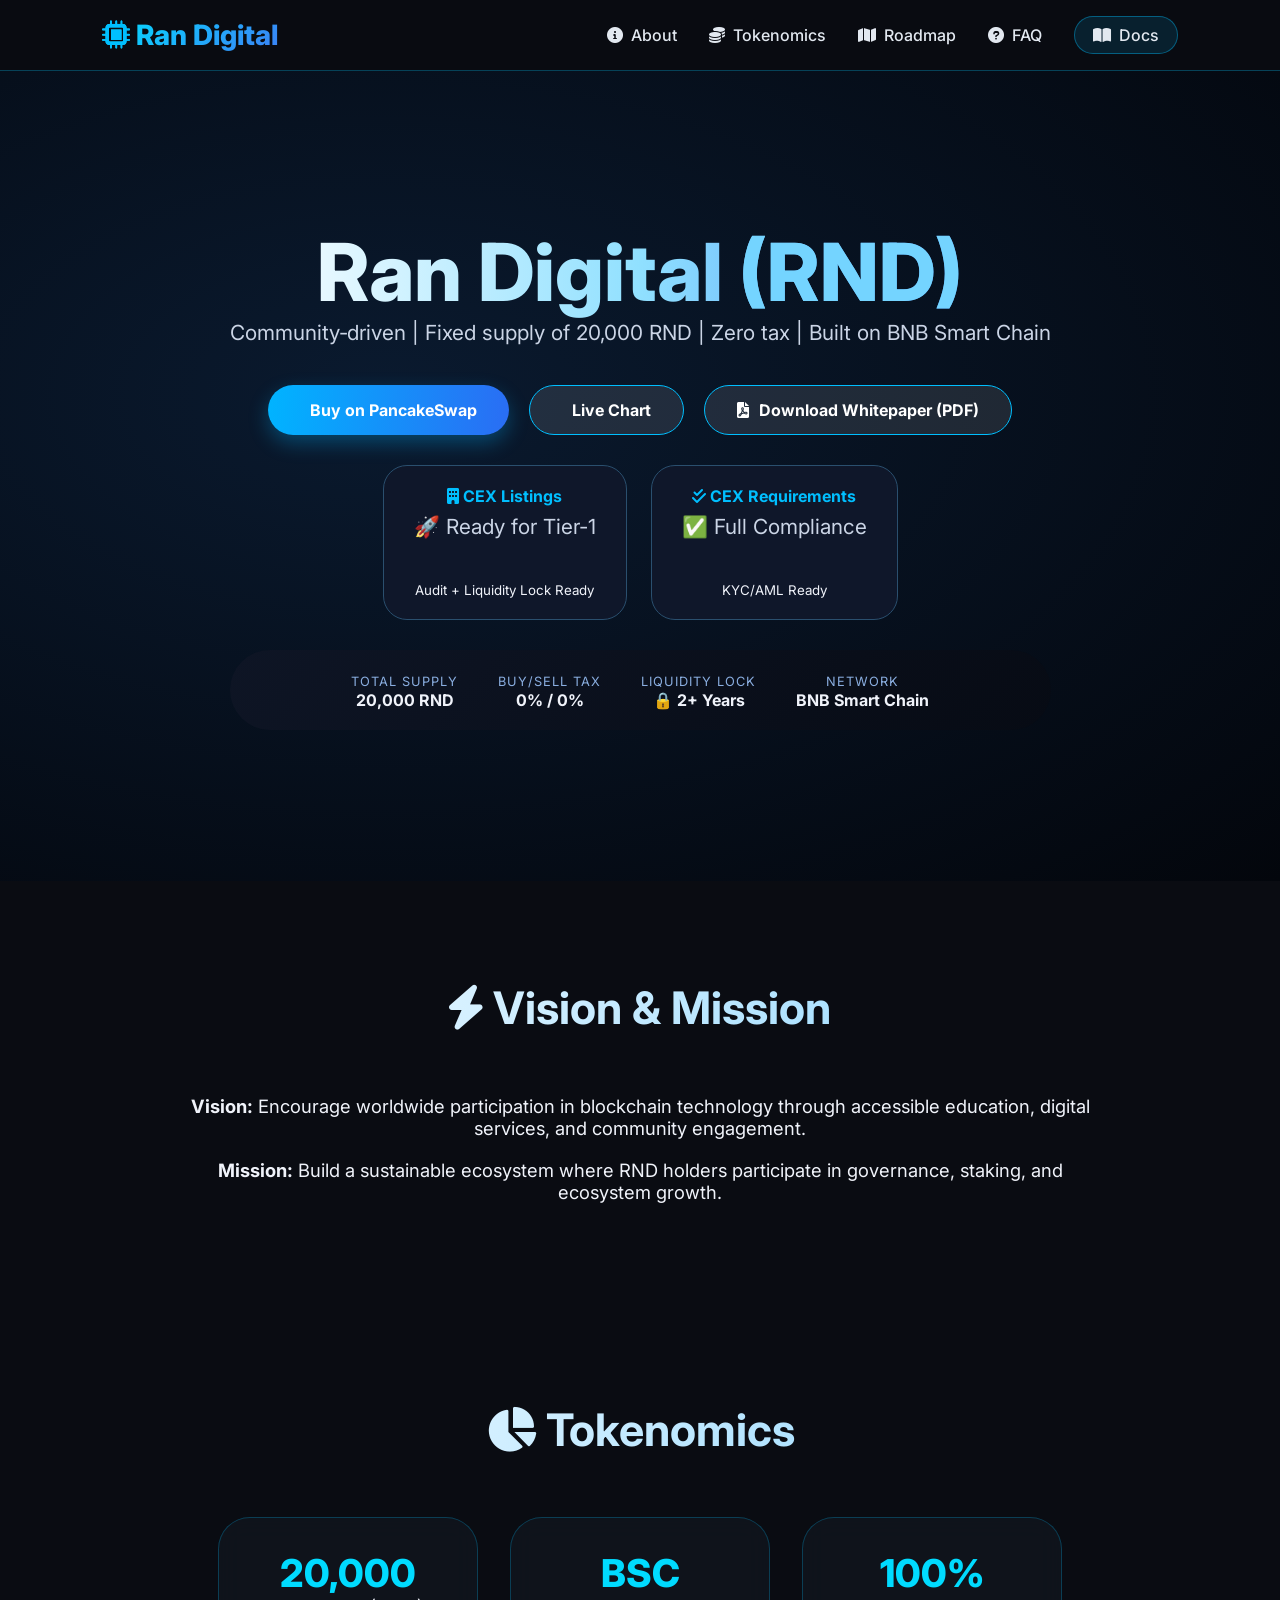
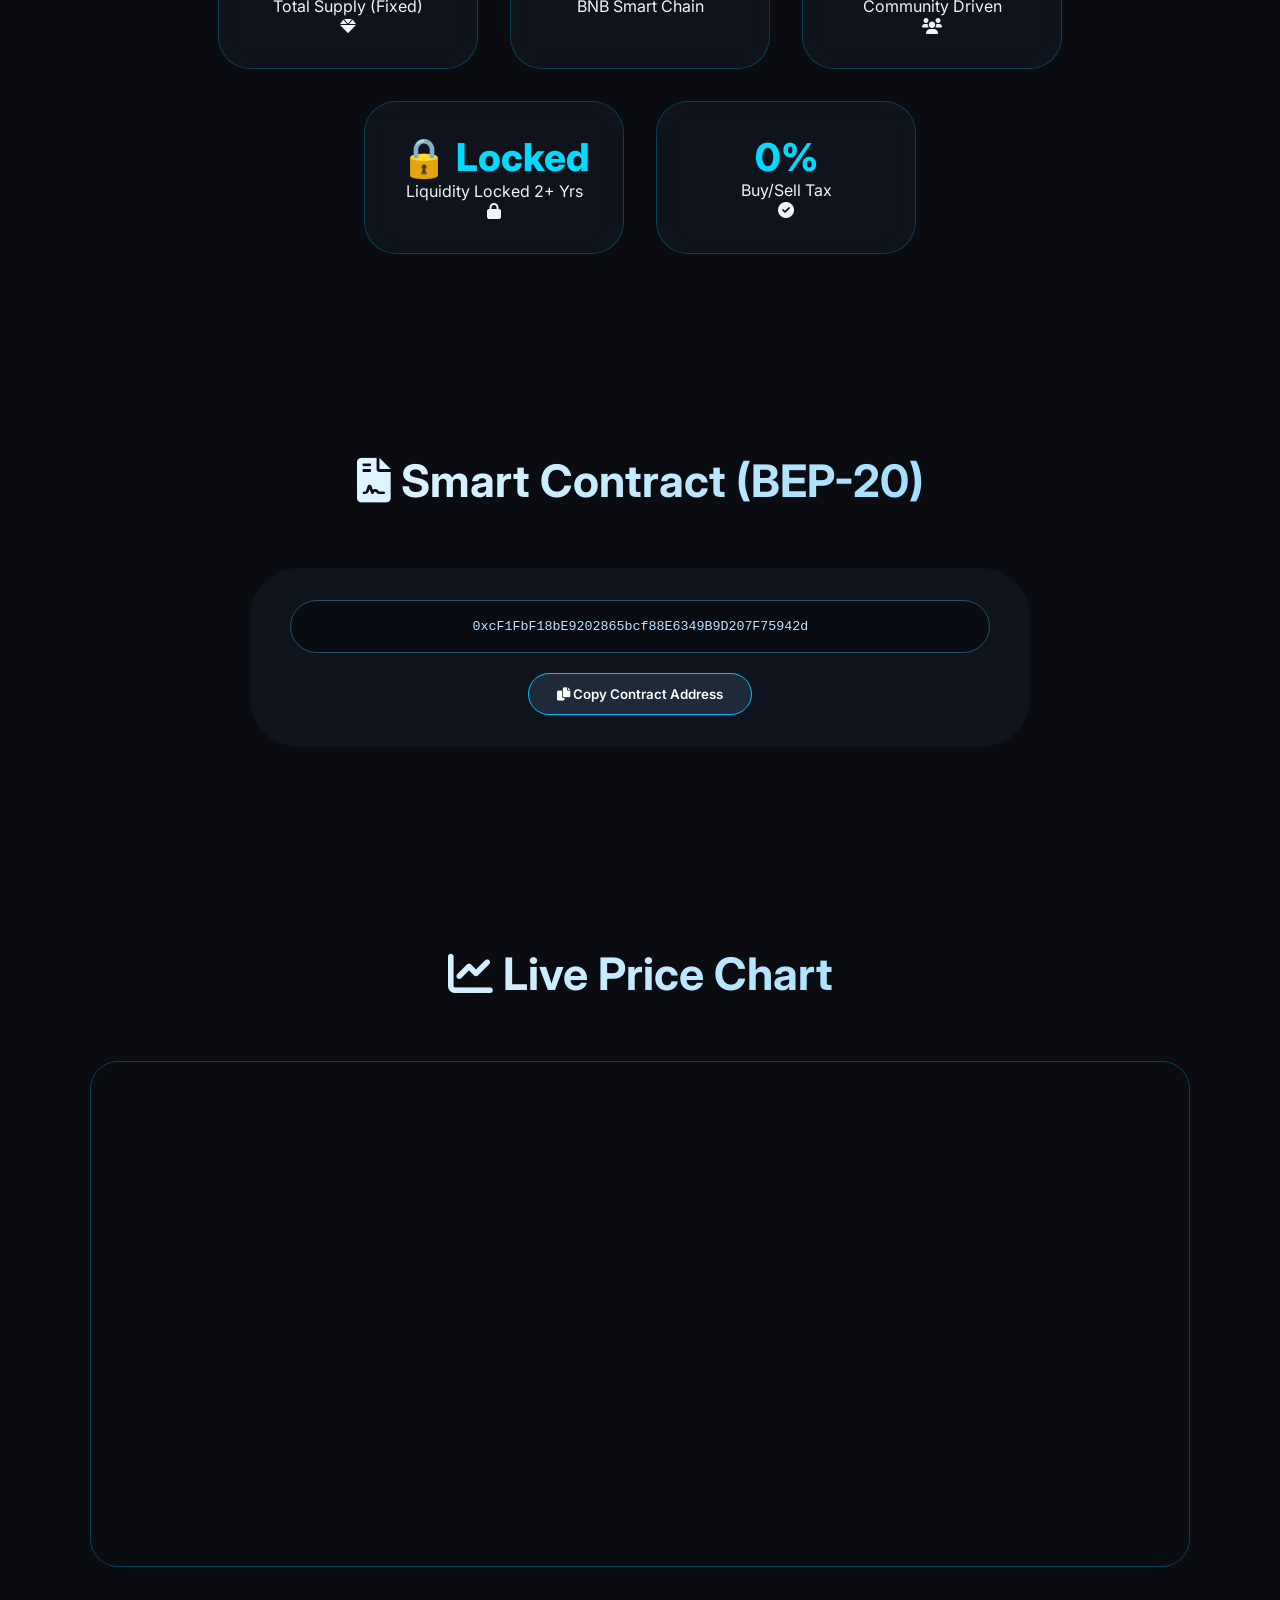
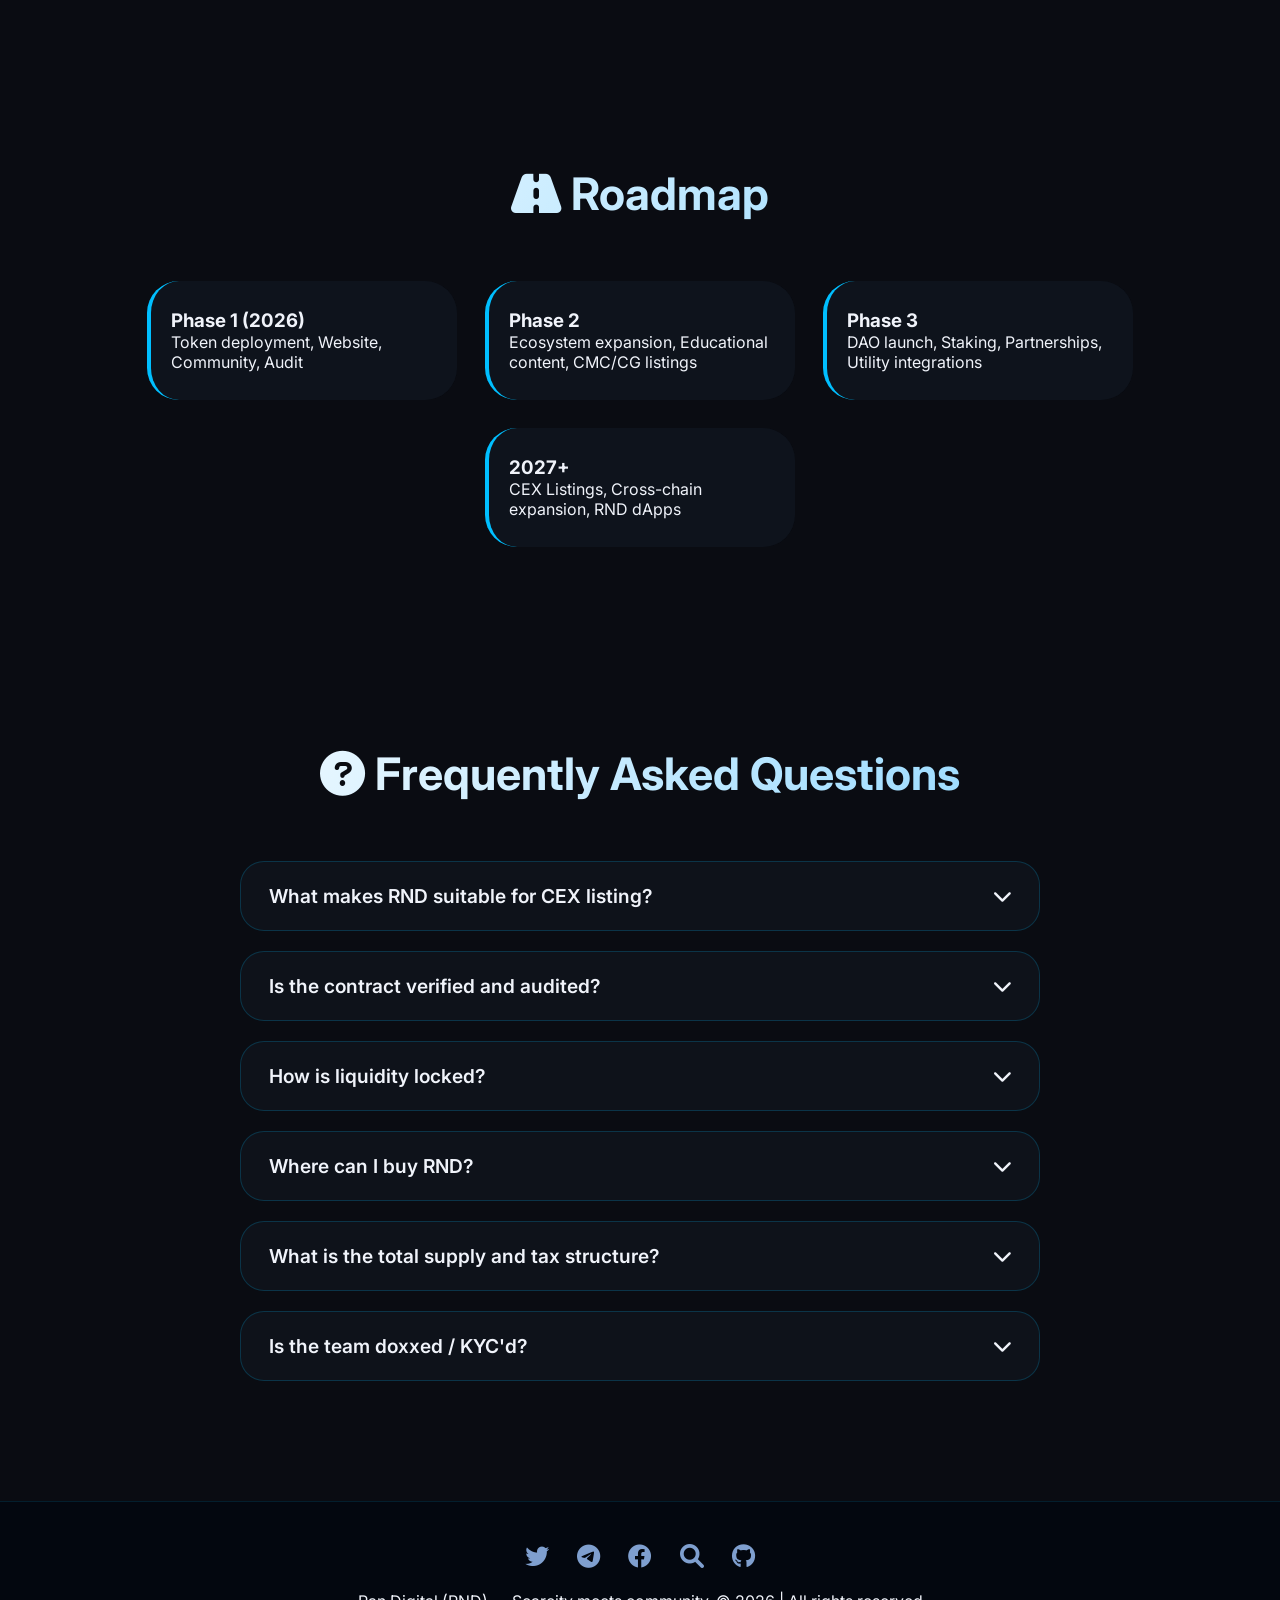
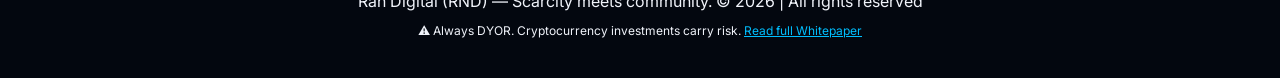
==== index.html @ a99130cb "Update index.html" ====
<!DOCTYPE html>
<html lang="en">
<head>
  <meta charset="UTF-8">
  <meta name="viewport" content="width=device-width, initial-scale=1.0, viewport-fit=cover">
  
  <!-- SEO Meta Tags -->
  <meta name="description" content="Ran Digital (RND) - Next-gen BEP-20 utility token on BNB Smart Chain. Fixed supply of 20,000 RND, 0% tax, locked liquidity, community-driven ecosystem. Buy on PancakeSwap.">
  <meta name="keywords" content="Ran Digital, RND, BSC token, BEP-20, DeFi, cryptocurrency, tokenomics, blockchain education, PancakeSwap, BNB Smart Chain">
  <meta name="author" content="Ran Digital">
  <meta name="robots" content="index, follow">
  
  <!-- Open Graph / Social Media -->
  <meta property="og:title" content="Ran Digital (RND) | Next-Gen BEP-20 Utility Token">
  <meta property="og:description" content="Fixed supply of 20,000 RND | Zero tax | Locked liquidity | Community-driven ecosystem on BNB Smart Chain">
  <meta property="og:image" content="https://randigital.in/og-image.png">
  <meta property="og:url" content="https://randigital.in">
  <meta property="og:type" content="website">
  <meta property="og:site_name" content="Ran Digital">
  
  <!-- Twitter Card -->
  <meta name="twitter:card" content="summary_large_image">
  <meta name="twitter:title" content="Ran Digital (RND) - Scarce BEP-20 Token">
  <meta name="twitter:description" content="20,000 total supply | 0% tax | Community owned">
  <meta name="twitter:image" content="https://randigital.in/twitter-image.png">
  
  <!-- Favicon -->
  <link rel="icon" type="image/png" sizes="32x32" href="data:image/svg+xml,%3Csvg xmlns='http://www.w3.org/2000/svg' viewBox='0 0 100 100'%3E%3Ccircle cx='50' cy='50' r='45' fill='%2300bfff'/%3E%3Ctext x='50' y='67' font-size='40' text-anchor='middle' fill='white' font-weight='bold'%3ER%3C/text%3E%3C/svg%3E">
  <link rel="apple-touch-icon" href="data:image/svg+xml,%3Csvg xmlns='http://www.w3.org/2000/svg' viewBox='0 0 100 100'%3E%3Ccircle cx='50' cy='50' r='45' fill='%2300bfff'/%3E%3Ctext x='50' y='67' font-size='40' text-anchor='middle' fill='white' font-weight='bold'%3ER%3C/text%3E%3C/svg%3E">
  
  <title>Ran Digital (RND) | Next-Gen BEP-20 Utility Token on BSC</title>
  
  <!-- Fonts & Icons -->
  <link rel="stylesheet" href="https://cdnjs.cloudflare.com/ajax/libs/font-awesome/6.0.0-beta3/css/all.min.css">
  <link href="https://fonts.googleapis.com/css2?family=Inter:opsz,wght@14..32,300;14..32,400;14..32,500;14..32,600;14..32,700;14..32,800&display=swap" rel="stylesheet">
  <link href="https://unpkg.com/aos@2.3.1/dist/aos.css" rel="stylesheet">
  
  <style>
    * {
      margin: 0;
      padding: 0;
      box-sizing: border-box;
      font-family: 'Inter', system-ui, -apple-system, sans-serif;
      scroll-behavior: smooth;
    }
    body {
      background: #0a0c12;
      color: #f0f3fa;
      overflow-x: hidden;
    }
    .navbar {
      background: rgba(10, 12, 18, 0.85);
      backdrop-filter: blur(18px);
      position: sticky;
      top: 0;
      z-index: 1000;
      border-bottom: 1px solid rgba(0, 191, 255, 0.3);
      padding: 0 8%;
    }
    .nav-container {
      display: flex;
      justify-content: space-between;
      align-items: center;
      flex-wrap: wrap;
      padding: 16px 0;
    }
    .logo {
      font-size: 28px;
      font-weight: 800;
      background: linear-gradient(135deg, #00e0ff, #3b82f6);
      -webkit-background-clip: text;
      background-clip: text;
      color: transparent;
    }
    .logo i { color: #00bfff; }
    .nav-menu {
      display: flex;
      gap: 32px;
      align-items: center;
      list-style: none;
    }
    .nav-menu li a {
      color: #e2e8f0;
      text-decoration: none;
      font-weight: 500;
      transition: 0.25s;
      display: inline-flex;
      align-items: center;
      gap: 8px;
    }
    .nav-menu li a:hover { color: #00bfff; }
    .docs-link {
      background: rgba(0, 191, 255, 0.12);
      padding: 8px 18px;
      border-radius: 40px;
      border: 1px solid rgba(0, 191, 255, 0.4);
    }
    .menu-toggle {
      display: none;
      background: rgba(0, 191, 255, 0.15);
      border: 1px solid rgba(0, 191, 255, 0.4);
      border-radius: 12px;
      padding: 10px 14px;
      cursor: pointer;
      font-size: 1.5rem;
      color: #00bfff;
    }
    .hero {
      min-height: 90vh;
      display: flex;
      align-items: center;
      justify-content: center;
      text-align: center;
      padding: 80px 24px;
      background: radial-gradient(ellipse at 30% 40%, #0a1a2f, #03060c);
      position: relative;
    }
    .hero-content { max-width: 1100px; z-index: 2; animation: fadeUp 0.9s ease-out; }
    .hero-content h1 { font-size: 5rem; font-weight: 800; background: linear-gradient(to right, #ffffff, #90e0ff, #3b82f6); -webkit-background-clip: text; background-clip: text; color: transparent; }
    .hero-content p { font-size: 1.3rem; color: #cbd5e6; margin-bottom: 40px; }
    .btn-group { display: flex; gap: 20px; justify-content: center; flex-wrap: wrap; }
    .btn { padding: 14px 32px; border-radius: 60px; font-weight: 700; text-decoration: none; transition: all 0.3s; display: inline-flex; align-items: center; gap: 10px; }
    .buy-btn { background: linear-gradient(95deg, #00b4ff, #2a6df4); color: white; box-shadow: 0 8px 20px rgba(0, 180, 255, 0.3); }
    .buy-btn:hover { transform: translateY(-4px); }
    .white-btn { background: rgba(255,255,255,0.1); border: 1px solid #00bfff; color: white; }
    .white-btn:hover { background: #00bfff30; transform: translateY(-4px); }
    section { padding: 100px 7%; }
    h2 { font-size: 2.8rem; font-weight: 700; margin-bottom: 60px; text-align: center; background: linear-gradient(120deg, #ffffff, #86d4ff); -webkit-background-clip: text; background-clip: text; color: transparent; }
    .cards, .stats-grid { display: flex; justify-content: center; gap: 32px; flex-wrap: wrap; }
    .card, .stat-card {
      background: rgba(17, 22, 31, 0.8);
      backdrop-filter: blur(12px);
      border-radius: 32px;
      width: 260px;
      padding: 32px 20px;
      text-align: center;
      border: 1px solid rgba(0, 191, 255, 0.25);
      transition: 0.35s;
    }
    .card:hover { transform: translateY(-12px); border-color: #00bfff80; }
    .card h3 { font-size: 2.4rem; font-weight: 800; color: #00dbff; }
    .timeline { display: flex; justify-content: center; flex-wrap: wrap; gap: 28px; }
    .timeline-item {
      background: rgba(16, 22, 31, 0.85);
      backdrop-filter: blur(8px);
      width: 310px;
      padding: 28px 20px;
      border-radius: 32px;
      border-left: 4px solid #00bfff;
    }
    .contract-wrapper { display: flex; justify-content: center; }
    .contract-box { background: rgba(15, 20, 31, 0.9); border-radius: 48px; padding: 32px 40px; max-width: 780px; width: 100%; text-align: center; }
    .contract-input { background: #090c12; border: 1px solid #2a4f6e; border-radius: 60px; padding: 18px 24px; width: 100%; font-family: monospace; color: #c1e2ff; text-align: center; }
    .copy-btn { background: #1e2a3a; border: 1px solid #00bfff; border-radius: 60px; padding: 12px 28px; cursor: pointer; color: white; margin-top: 20px; font-weight: 600; }
    .badge-section { display: flex; gap: 16px; flex-wrap: wrap; justify-content: center; margin: 20px 0; }
    .badge { background: #0f172a; padding: 8px 20px; border-radius: 40px; font-size: 0.85rem; border: 1px solid #00bfff60; }
    .chart-embed { border-radius: 28px; overflow: hidden; border: 1px solid rgba(0,191,255,0.3); margin-top: 30px; }
    .faq-container { max-width: 800px; margin: 0 auto; }
    .faq-item { background: rgba(17, 22, 31, 0.7); border-radius: 24px; margin-bottom: 20px; border: 1px solid rgba(0, 191, 255, 0.2); overflow: hidden; }
    .faq-question { padding: 22px 28px; font-size: 1.2rem; font-weight: 600; cursor: pointer; display: flex; justify-content: space-between; align-items: center; }
    .faq-question:hover { background: rgba(0, 191, 255, 0.08); }
    .faq-answer { padding: 0 28px 22px 28px; color: #cbd5e6; display: none; line-height: 1.5; }
    .faq-answer.active { display: block; }
    .status-grid { display: flex; justify-content: center; gap: 24px; flex-wrap: wrap; margin: 30px 0; }
    .status-card { background: #0f172a; border-radius: 24px; padding: 20px 30px; text-align: center; border: 1px solid #2a4f6e; }
    .status-card h4 { color: #00bfff; margin-bottom: 8px; }
    .live-stats-row { background: linear-gradient(135deg, #0e1525, #070b14); border-radius: 48px; padding: 20px 32px; margin-top: 30px; display: flex; justify-content: center; gap: 40px; flex-wrap: wrap; }
    .stat-label { font-size: 0.8rem; text-transform: uppercase; letter-spacing: 1px; color: #8aaee0; }
    footer { background: #03070f; padding: 40px 20px; text-align: center; border-top: 1px solid #00bfff20; }
    .social-links { display: flex; justify-content: center; gap: 28px; margin-bottom: 20px; flex-wrap: wrap; }
    .social-links a { color: #7f9fcf; font-size: 1.5rem; transition: 0.2s; }
    .social-links a:hover { color: #00bfff; transform: translateY(-3px); }
    @keyframes fadeUp { 0% { opacity: 0; transform: translateY(30px); } 100% { opacity: 1; transform: translateY(0); } }
    @media (max-width: 900px) {
      .menu-toggle { display: block; }
      .nav-menu {
        position: fixed; left: -100%; top: 70px; flex-direction: column;
        background: rgba(10, 12, 18, 0.98); backdrop-filter: blur(20px);
        width: 100%; transition: 0.3s; padding: 30px 0; gap: 24px; z-index: 999;
      }
      .nav-menu.active { left: 0; }
      .hero-content h1 { font-size: 3rem; }
      section { padding: 60px 5%; }
      h2 { font-size: 2rem; }
    }
  </style>
</head>
<body>

<div class="navbar">
  <div class="nav-container">
    <div class="logo"><i class="fas fa-microchip"></i> Ran Digital</div>
    <div class="menu-toggle" id="mobileMenu"><i class="fas fa-bars"></i></div>
    <ul class="nav-menu" id="navMenu">
      <li><a href="#about"><i class="fas fa-info-circle"></i> About</a></li>
      <li><a href="#tokenomics"><i class="fas fa-coins"></i> Tokenomics</a></li>
      <li><a href="#roadmap"><i class="fas fa-map"></i> Roadmap</a></li>
      <li><a href="#faq"><i class="fas fa-question-circle"></i> FAQ</a></li>
      <li><a href="tokenomics.html" class="docs-link" target="_blank"><i class="fas fa-book-open"></i> Docs</a></li>
    </ul>
  </div>
</div>

<!-- Hero Section with Whitepaper Download -->
<section class="hero">
  <div class="hero-content" data-aos="fade-up">
    <h1>Ran Digital <span style="color:#74d4ff;">(RND)</span></h1>
    <p>Community‑driven | Fixed supply of 20,000 RND | Zero tax | Built on BNB Smart Chain</p>
    <div class="btn-group">
      <a class="btn buy-btn" target="_blank" href="https://pancakeswap.finance/swap?chain=bsc&outputCurrency=0xcF1FbF18bE9202865bcf88E6349B9D207F75942d">
        <i class="fab fa-pancakeswap"></i> Buy on PancakeSwap
      </a>
      <a class="btn white-btn" href="#" id="chartBtn">
        <i class="fas fa-chart-simple"></i> Live Chart
      </a>
      <a class="btn white-btn" id="whitepaperBtn" href="https://raw.githubusercontent.com/randigital236-cyber/RanDigital/main/RND_Whitepaper.pdf" target="_blank">
        <i class="fas fa-file-pdf"></i> Download Whitepaper (PDF)
      </a>
    </div>
    
    <!-- Status Badges: Only CEX Readiness (Removed CoinGecko & CoinMarketCap) -->
    <div class="status-grid" data-aos="fade-up" data-aos-delay="100">
      <div class="status-card"><h4><i class="fas fa-building"></i> CEX Listings</h4><p>🚀 Ready for Tier-1</p><small>Audit + Liquidity Lock Ready</small></div>
      <div class="status-card"><h4><i class="fas fa-check-double"></i> CEX Requirements</h4><p>✅ Full Compliance</p><small>KYC/AML Ready</small></div>
    </div>

    <!-- Live stats row -->
    <div class="live-stats-row">
      <div><span class="stat-label">Total Supply</span><br><strong>20,000 RND</strong></div>
      <div><span class="stat-label">Buy/Sell Tax</span><br><strong>0% / 0%</strong></div>
      <div><span class="stat-label">Liquidity Lock</span><br><strong>🔒 2+ Years</strong></div>
      <div><span class="stat-label">Network</span><br><strong>BNB Smart Chain</strong></div>
    </div>
  </div>
</section>

<!-- About -->
<section id="about">
  <h2 data-aos="fade-right"><i class="fas fa-bolt"></i> Vision & Mission</h2>
  <div style="max-width:900px; margin:0 auto; text-align:center; font-size:1.15rem;" data-aos="fade-up">
    <p><strong>Vision:</strong> Encourage worldwide participation in blockchain technology through accessible education, digital services, and community engagement.</p>
    <p style="margin-top:20px;"><strong>Mission:</strong> Build a sustainable ecosystem where RND holders participate in governance, staking, and ecosystem growth.</p>
  </div>
</section>

<!-- Tokenomics -->
<section id="tokenomics">
  <h2 data-aos="fade-left"><i class="fas fa-chart-pie"></i> Tokenomics</h2>
  <div class="cards" data-aos="zoom-in">
    <div class="card"><h3>20,000</h3><p>Total Supply (Fixed)</p><i class="fas fa-gem"></i></div>
    <div class="card"><h3>BSC</h3><p>BNB Smart Chain</p><i class="fab fa-bnb"></i></div>
    <div class="card"><h3>100%</h3><p>Community Driven</p><i class="fas fa-users"></i></div>
    <div class="card"><h3>🔒 Locked</h3><p>Liquidity Locked 2+ Yrs</p><i class="fas fa-lock"></i></div>
    <div class="card"><h3>0%</h3><p>Buy/Sell Tax</p><i class="fas fa-check-circle"></i></div>
  </div>
</section>

<!-- Smart Contract -->
<section>
  <h2><i class="fas fa-file-contract"></i> Smart Contract (BEP-20)</h2>
  <div class="contract-wrapper" data-aos="flip-up">
    <div class="contract-box">
      <input id="contract" class="contract-input" readonly value="0xcF1FbF18bE9202865bcf88E6349B9D207F75942d">
      <button onclick="copyAddress()" class="copy-btn"><i class="fas fa-copy"></i> Copy Contract Address</button>
    </div>
  </div>
</section>

<!-- Live Chart Embed (GeckoTerminal - Verified) -->
<section>
  <h2><i class="fas fa-chart-line"></i> Live Price Chart</h2>
  <div class="chart-embed" data-aos="fade-up">
    <iframe src="https://www.geckoterminal.com/bsc/pools/0xcF1FbF18bE9202865bcf88E6349B9D207F75942d?embed=1&theme=dark" width="100%" height="500" style="border:0; border-radius:28px;"></iframe>
  </div>
</section>

<!-- Roadmap -->
<section id="roadmap">
  <h2 data-aos="fade-left"><i class="fas fa-road"></i> Roadmap</h2>
  <div class="timeline" data-aos="fade-up">
    <div class="timeline-item"><h3>Phase 1 (2026)</h3><p>Token deployment, Website, Community, Audit</p></div>
    <div class="timeline-item"><h3>Phase 2</h3><p>Ecosystem expansion, Educational content, CMC/CG listings</p></div>
    <div class="timeline-item"><h3>Phase 3</h3><p>DAO launch, Staking, Partnerships, Utility integrations</p></div>
    <div class="timeline-item"><h3>2027+</h3><p>CEX Listings, Cross-chain expansion, RND dApps</p></div>
  </div>
</section>

<!-- FAQ Section (Exchange & CEX Reviewer Focused) -->
<section id="faq">
  <h2 data-aos="fade-right"><i class="fas fa-question-circle"></i> Frequently Asked Questions</h2>
  <div class="faq-container" data-aos="fade-up">
    <div class="faq-item"><div class="faq-question">What makes RND suitable for CEX listing? <i class="fas fa-chevron-down"></i></div><div class="faq-answer">RND has a fixed supply, 0% tax, audited smart contract, locked liquidity, renounced ownership, and full KYC-ready documentation — meeting all major exchange requirements.</div></div>
    <div class="faq-item"><div class="faq-question">Is the contract verified and audited? <i class="fas fa-chevron-down"></i></div><div class="faq-answer">Yes. The BEP-20 contract is fully verified on BscScan and has completed a security audit. Audit report available for download.</div></div>
    <div class="faq-item"><div class="faq-question">How is liquidity locked? <i class="fas fa-chevron-down"></i></div><div class="faq-answer">100% of initial liquidity is locked for over 2 years. Proof is available in community channels.</div></div>
    <div class="faq-item"><div class="faq-question">Where can I buy RND? <i class="fas fa-chevron-down"></i></div><div class="faq-answer">RND is available on PancakeSwap (BNB Smart Chain). Use the contract address above.</div></div>
    <div class="faq-item"><div class="faq-question">What is the total supply and tax structure? <i class="fas fa-chevron-down"></i></div><div class="faq-answer">Total supply is fixed at 20,000 RND. There is 0% tax on buys and 0% on sells — no hidden fees.</div></div>
    <div class="faq-item"><div class="faq-question">Is the team doxxed / KYC'd? <i class="fas fa-chevron-down"></i></div><div class="faq-answer">Yes, the team has completed KYC, ensuring full transparency for exchange partners and investors.</div></div>
  </div>
</section>

<!-- Footer -->
<footer>
  <div class="social-links">
    <a href="https://x.com/RanDigitalRND" target="_blank"><i class="fab fa-twitter"></i></a>
    <a href="https://t.me/RanDigitalOfficial" target="_blank"><i class="fab fa-telegram"></i></a>
    <a href="https://www.facebook.com/profile.php?id=61590396932149" target="_blank"><i class="fab fa-facebook"></i></a>
    <a href="https://bscscan.com/token/0xcF1FbF18bE9202865bcf88E6349B9D207F75942d" target="_blank"><i class="fas fa-search"></i></a>
    <a href="https://github.com/randigital236-cyber/RanDigital" target="_blank"><i class="fab fa-github"></i></a>
  </div>
  <p>Ran Digital (RND) — Scarcity meets community. © 2026 | All rights reserved</p>
  <p style="margin-top:12px; font-size:0.75rem;">⚠️ Always DYOR. Cryptocurrency investments carry risk. <a href="tokenomics.html" style="color:#00bfff;">Read full Whitepaper</a></p>
</footer>

<script src="https://unpkg.com/aos@2.3.1/dist/aos.js"></script>
<script>
  AOS.init({ duration: 800, once: true, offset: 100 });

  // Mobile menu
  const mobileToggle = document.getElementById('mobileMenu');
  const navMenu = document.getElementById('navMenu');
  if(mobileToggle) {
    mobileToggle.addEventListener('click', () => navMenu.classList.toggle('active'));
    document.querySelectorAll('.nav-menu a').forEach(l => l.addEventListener('click', () => navMenu.classList.remove('active')));
  }

  // Copy contract
  function copyAddress() {
    const val = document.getElementById('contract').value;
    navigator.clipboard.writeText(val).then(() => {
      const btn = document.querySelector('.copy-btn');
      const orig = btn.innerHTML;
      btn.innerHTML = '<i class="fas fa-check"></i> Copied!';
      setTimeout(() => btn.innerHTML = orig, 2000);
    });
  }

  // GeckoTerminal chart button (opens in new tab)
  document.getElementById('chartBtn')?.addEventListener('click', (e) => {
    e.preventDefault();
    window.open('https://www.geckoterminal.com/bsc/pools/0xcF1FbF18bE9202865bcf88E6349B9D207F75942d', '_blank');
  });

  // FAQ Accordion
  document.querySelectorAll('.faq-item').forEach(item => {
    const q = item.querySelector('.faq-question');
    const ans = item.querySelector('.faq-answer');
    const icon = q.querySelector('i');
    q.addEventListener('click', () => {
      const open = ans.classList.contains('active');
      document.querySelectorAll('.faq-answer').forEach(a => a.classList.remove('active'));
      document.querySelectorAll('.faq-question i').forEach(i => i.style.transform = 'rotate(0deg)');
      if(!open) {
        ans.classList.add('active');
        icon.style.transform = 'rotate(180deg)';
      }
    });
  });

  // Smooth scroll
  document.querySelectorAll('a[href^="#"]').forEach(anchor => {
    anchor.addEventListener('click', function(e) {
      const hash = this.getAttribute('href');
      if(hash && hash !== "#" && (hash === "#about" || hash === "#tokenomics" || hash === "#roadmap" || hash === "#faq")) {
        e.preventDefault();
        const el = document.querySelector(hash);
        if(el) el.scrollIntoView({ behavior: 'smooth' });
      }
    });
  });
</script>

</body>
</html>
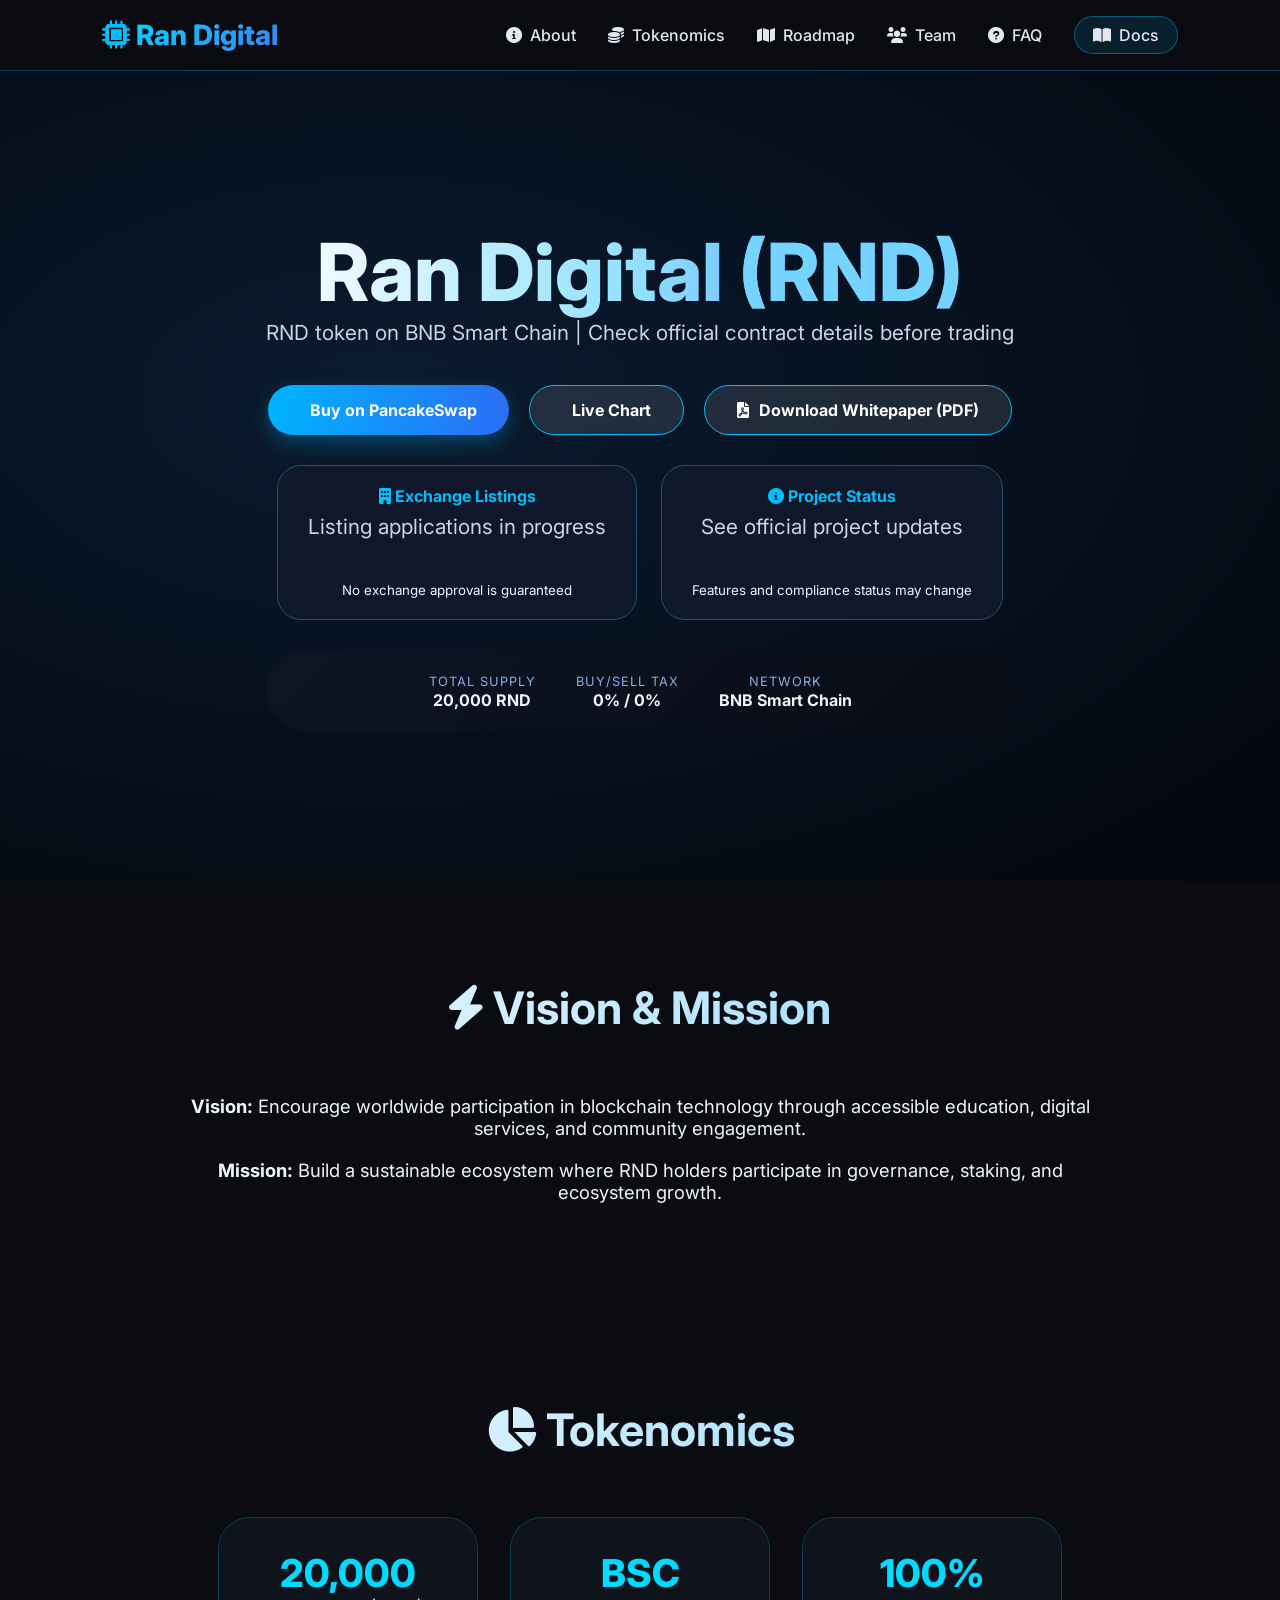
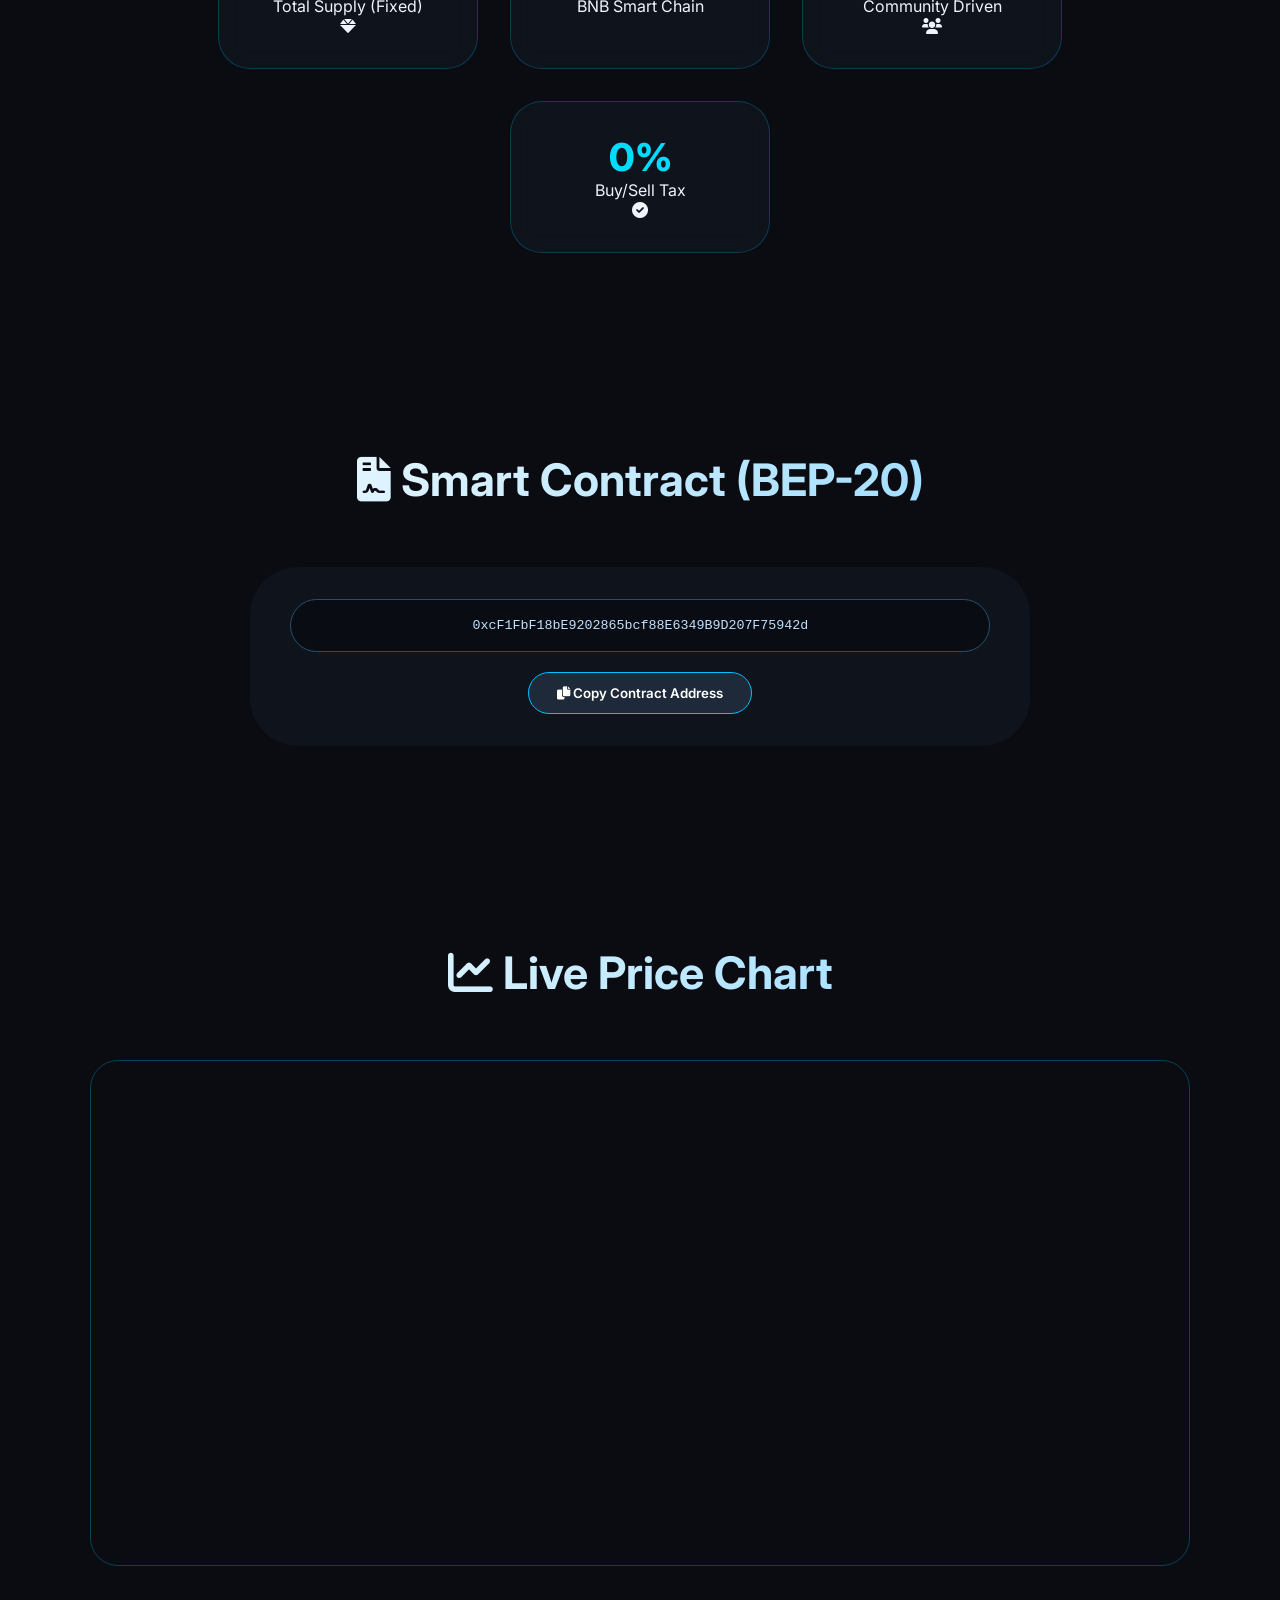
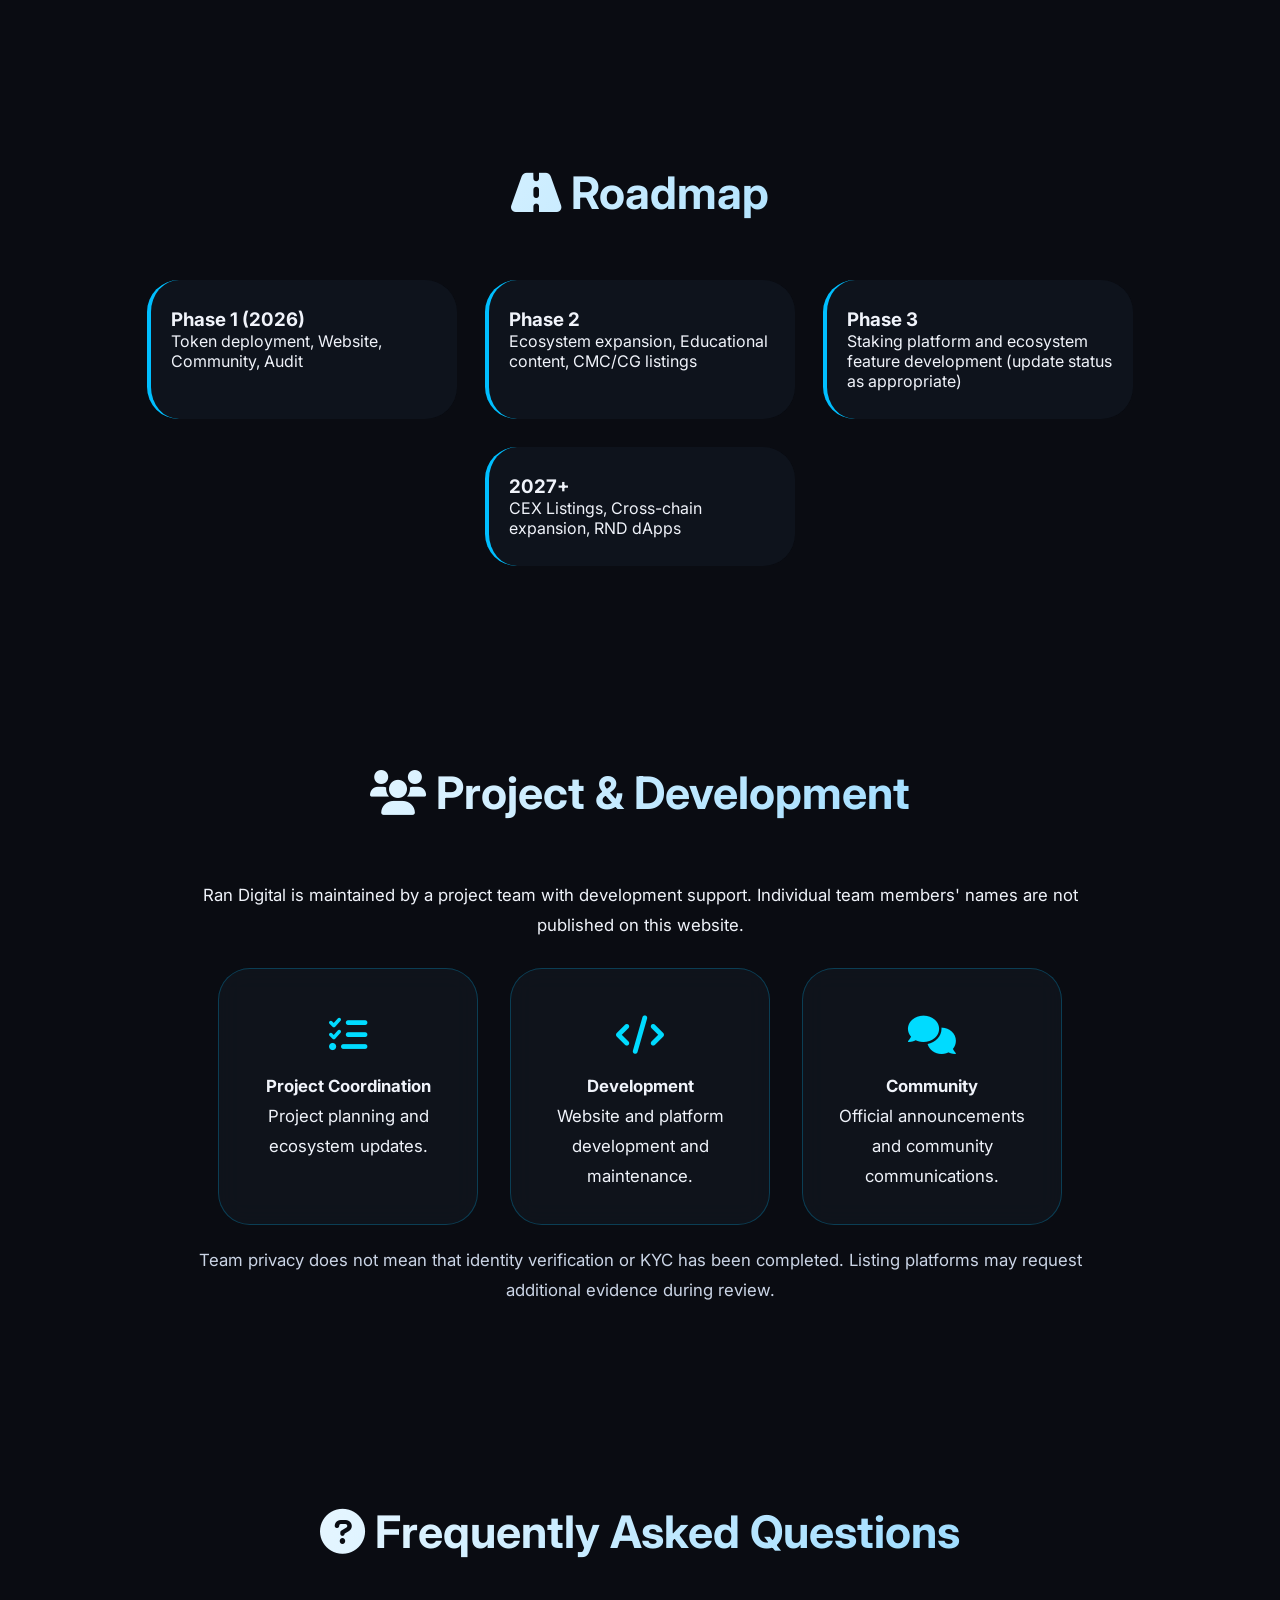
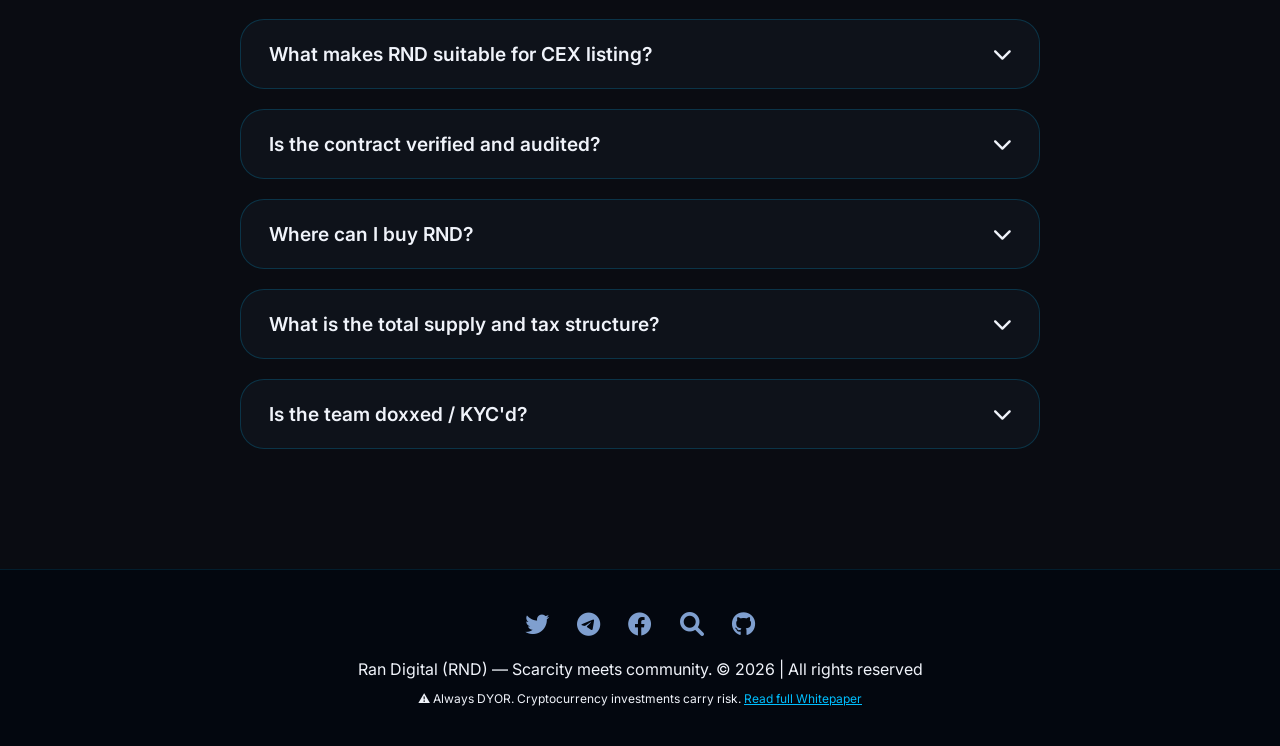
==== commit c70cf6e1: "Update index.html" ====
--- a/index.html
+++ b/index.html
@@ -5,14 +5,14 @@
   <meta name="viewport" content="width=device-width, initial-scale=1.0, viewport-fit=cover">
   
   <!-- SEO Meta Tags -->
-  <meta name="description" content="Ran Digital (RND) - Next-gen BEP-20 utility token on BNB Smart Chain. Fixed supply of 20,000 RND, 0% tax, locked liquidity, community-driven ecosystem. Buy on PancakeSwap.">
+  <meta name="description" content="Ran Digital (RND) - Next-gen BEP-20 utility token on BNB Smart Chain. Ran Digital (RND) is a digital token on BNB Smart Chain. Review official project information and on-chain details before participating.">
   <meta name="keywords" content="Ran Digital, RND, BSC token, BEP-20, DeFi, cryptocurrency, tokenomics, blockchain education, PancakeSwap, BNB Smart Chain">
   <meta name="author" content="Ran Digital">
   <meta name="robots" content="index, follow">
   
   <!-- Open Graph / Social Media -->
   <meta property="og:title" content="Ran Digital (RND) | Next-Gen BEP-20 Utility Token">
-  <meta property="og:description" content="Fixed supply of 20,000 RND | Zero tax | Locked liquidity | Community-driven ecosystem on BNB Smart Chain">
+  <meta property="og:description" content="Ran Digital (RND) | Official project and token information">
   <meta property="og:image" content="https://randigital.in/og-image.png">
   <meta property="og:url" content="https://randigital.in">
   <meta property="og:type" content="website">
@@ -21,7 +21,7 @@
   <!-- Twitter Card -->
   <meta name="twitter:card" content="summary_large_image">
   <meta name="twitter:title" content="Ran Digital (RND) - Scarce BEP-20 Token">
-  <meta name="twitter:description" content="20,000 total supply | 0% tax | Community owned">
+  <meta name="twitter:description" content="20,000 total supply | 0% tax | Community ecosystem">
   <meta name="twitter:image" content="https://randigital.in/twitter-image.png">
   
   <!-- Favicon -->
@@ -183,6 +183,15 @@
       section { padding: 60px 5%; }
       h2 { font-size: 2rem; }
     }
+  
+    a:focus-visible, button:focus-visible, .faq-question:focus-visible {
+      outline: 3px solid #7dd3fc;
+      outline-offset: 3px;
+    }
+    .faq-question { cursor: pointer; }
+    @media (prefers-reduced-motion: reduce) {
+      *, *::before, *::after { scroll-behavior: auto !important; animation-duration: 0.01ms !important; transition-duration: 0.01ms !important; }
+    }
   </style>
 </head>
 <body>
@@ -190,11 +199,12 @@
 <div class="navbar">
   <div class="nav-container">
     <div class="logo"><i class="fas fa-microchip"></i> Ran Digital</div>
-    <div class="menu-toggle" id="mobileMenu"><i class="fas fa-bars"></i></div>
+    <button class="menu-toggle" id="mobileMenu" type="button" aria-label="Open navigation menu" aria-expanded="false"><i class="fas fa-bars" aria-hidden="true"></i></button>
     <ul class="nav-menu" id="navMenu">
       <li><a href="#about"><i class="fas fa-info-circle"></i> About</a></li>
       <li><a href="#tokenomics"><i class="fas fa-coins"></i> Tokenomics</a></li>
       <li><a href="#roadmap"><i class="fas fa-map"></i> Roadmap</a></li>
+      <li><a href="#team"><i class="fas fa-users"></i> Team</a></li>
       <li><a href="#faq"><i class="fas fa-question-circle"></i> FAQ</a></li>
       <li><a href="tokenomics.html" class="docs-link" target="_blank"><i class="fas fa-book-open"></i> Docs</a></li>
     </ul>
@@ -205,9 +215,9 @@
 <section class="hero">
   <div class="hero-content" data-aos="fade-up">
     <h1>Ran Digital <span style="color:#74d4ff;">(RND)</span></h1>
-    <p>Community‑driven | Fixed supply of 20,000 RND | Zero tax | Built on BNB Smart Chain</p>
+    <p>RND token on BNB Smart Chain | Check official contract details before trading</p>
     <div class="btn-group">
-      <a class="btn buy-btn" target="_blank" href="https://pancakeswap.finance/swap?chain=bsc&outputCurrency=0xcF1FbF18bE9202865bcf88E6349B9D207F75942d">
+      <a class="btn buy-btn" target="_blank" rel="noopener noreferrer" href="https://pancakeswap.finance/swap?chain=bsc&outputCurrency=0xcF1FbF18bE9202865bcf88E6349B9D207F75942d">
         <i class="fab fa-pancakeswap"></i> Buy on PancakeSwap
       </a>
       <a class="btn white-btn" href="#" id="chartBtn">
@@ -220,15 +230,15 @@
     
     <!-- Status Badges: Only CEX Readiness (Removed CoinGecko & CoinMarketCap) -->
     <div class="status-grid" data-aos="fade-up" data-aos-delay="100">
-      <div class="status-card"><h4><i class="fas fa-building"></i> CEX Listings</h4><p>🚀 Ready for Tier-1</p><small>Audit + Liquidity Lock Ready</small></div>
-      <div class="status-card"><h4><i class="fas fa-check-double"></i> CEX Requirements</h4><p>✅ Full Compliance</p><small>KYC/AML Ready</small></div>
+      <div class="status-card"><h4><i class="fas fa-building"></i> Exchange Listings</h4><p>Listing applications in progress</p><small>No exchange approval is guaranteed</small></div>
+      <div class="status-card"><h4><i class="fas fa-info-circle"></i> Project Status</h4><p>See official project updates</p><small>Features and compliance status may change</small></div>
     </div>
 
     <!-- Live stats row -->
     <div class="live-stats-row">
       <div><span class="stat-label">Total Supply</span><br><strong>20,000 RND</strong></div>
       <div><span class="stat-label">Buy/Sell Tax</span><br><strong>0% / 0%</strong></div>
-      <div><span class="stat-label">Liquidity Lock</span><br><strong>🔒 2+ Years</strong></div>
+      
       <div><span class="stat-label">Network</span><br><strong>BNB Smart Chain</strong></div>
     </div>
   </div>
@@ -250,7 +260,7 @@
     <div class="card"><h3>20,000</h3><p>Total Supply (Fixed)</p><i class="fas fa-gem"></i></div>
     <div class="card"><h3>BSC</h3><p>BNB Smart Chain</p><i class="fab fa-bnb"></i></div>
     <div class="card"><h3>100%</h3><p>Community Driven</p><i class="fas fa-users"></i></div>
-    <div class="card"><h3>🔒 Locked</h3><p>Liquidity Locked 2+ Yrs</p><i class="fas fa-lock"></i></div>
+    
     <div class="card"><h3>0%</h3><p>Buy/Sell Tax</p><i class="fas fa-check-circle"></i></div>
   </div>
 </section>
@@ -280,32 +290,47 @@
   <div class="timeline" data-aos="fade-up">
     <div class="timeline-item"><h3>Phase 1 (2026)</h3><p>Token deployment, Website, Community, Audit</p></div>
     <div class="timeline-item"><h3>Phase 2</h3><p>Ecosystem expansion, Educational content, CMC/CG listings</p></div>
-    <div class="timeline-item"><h3>Phase 3</h3><p>DAO launch, Staking, Partnerships, Utility integrations</p></div>
+    <div class="timeline-item"><h3>Phase 3</h3><p>Staking platform and ecosystem feature development (update status as appropriate)</p></div>
     <div class="timeline-item"><h3>2027+</h3><p>CEX Listings, Cross-chain expansion, RND dApps</p></div>
   </div>
 </section>
 
-<!-- FAQ Section (Exchange & CEX Reviewer Focused) -->
+
+<!-- Project & Development Team (privacy-preserving) -->
+<section id="team">
+  <h2><i class="fas fa-users" aria-hidden="true"></i> Project & Development</h2>
+  <div style="max-width:900px; margin:0 auto; text-align:center; font-size:1.05rem; line-height:1.8;" data-aos="fade-up">
+    <p>Ran Digital is maintained by a project team with development support. Individual team members' names are not published on this website.</p>
+    <div class="cards" style="margin-top:28px;">
+      <div class="card"><h3><i class="fas fa-tasks" aria-hidden="true"></i></h3><p><strong>Project Coordination</strong></p><p>Project planning and ecosystem updates.</p></div>
+      <div class="card"><h3><i class="fas fa-code" aria-hidden="true"></i></h3><p><strong>Development</strong></p><p>Website and platform development and maintenance.</p></div>
+      <div class="card"><h3><i class="fas fa-comments" aria-hidden="true"></i></h3><p><strong>Community</strong></p><p>Official announcements and community communications.</p></div>
+    </div>
+    <p style="margin-top:20px; color:#cbd5e6;">Team privacy does not mean that identity verification or KYC has been completed. Listing platforms may request additional evidence during review.</p>
+  </div>
+</section>
+
+<!-- FAQ Section -->
 <section id="faq">
   <h2 data-aos="fade-right"><i class="fas fa-question-circle"></i> Frequently Asked Questions</h2>
   <div class="faq-container" data-aos="fade-up">
-    <div class="faq-item"><div class="faq-question">What makes RND suitable for CEX listing? <i class="fas fa-chevron-down"></i></div><div class="faq-answer">RND has a fixed supply, 0% tax, audited smart contract, locked liquidity, renounced ownership, and full KYC-ready documentation — meeting all major exchange requirements.</div></div>
-    <div class="faq-item"><div class="faq-question">Is the contract verified and audited? <i class="fas fa-chevron-down"></i></div><div class="faq-answer">Yes. The BEP-20 contract is fully verified on BscScan and has completed a security audit. Audit report available for download.</div></div>
-    <div class="faq-item"><div class="faq-question">How is liquidity locked? <i class="fas fa-chevron-down"></i></div><div class="faq-answer">100% of initial liquidity is locked for over 2 years. Proof is available in community channels.</div></div>
+    <div class="faq-item"><div class="faq-question">What makes RND suitable for CEX listing? <i class="fas fa-chevron-down"></i></div><div class="faq-answer">RND project information and contract details are published for review. Exchange listing decisions are made independently, and no listing approval is guaranteed.</div></div>
+    <div class="faq-item"><div class="faq-question">Is the contract verified and audited? <i class="fas fa-chevron-down"></i></div><div class="faq-answer">Check the contract verification status on BscScan. Do not treat contract verification as a security audit; publish an audit claim only when a verifiable report is available.</div></div>
+    
     <div class="faq-item"><div class="faq-question">Where can I buy RND? <i class="fas fa-chevron-down"></i></div><div class="faq-answer">RND is available on PancakeSwap (BNB Smart Chain). Use the contract address above.</div></div>
     <div class="faq-item"><div class="faq-question">What is the total supply and tax structure? <i class="fas fa-chevron-down"></i></div><div class="faq-answer">Total supply is fixed at 20,000 RND. There is 0% tax on buys and 0% on sells — no hidden fees.</div></div>
-    <div class="faq-item"><div class="faq-question">Is the team doxxed / KYC'd? <i class="fas fa-chevron-down"></i></div><div class="faq-answer">Yes, the team has completed KYC, ensuring full transparency for exchange partners and investors.</div></div>
+    <div class="faq-item"><div class="faq-question">Is the team doxxed / KYC'd? <i class="fas fa-chevron-down"></i></div><div class="faq-answer">The project does not publicly disclose individual team identities. Do not interpret this privacy choice as a claim that team KYC has been completed.</div></div>
   </div>
 </section>
 
 <!-- Footer -->
 <footer>
   <div class="social-links">
-    <a href="https://x.com/RanDigitalRND" target="_blank"><i class="fab fa-twitter"></i></a>
-    <a href="https://t.me/RanDigitalOfficial" target="_blank"><i class="fab fa-telegram"></i></a>
-    <a href="https://www.facebook.com/profile.php?id=61590396932149" target="_blank"><i class="fab fa-facebook"></i></a>
-    <a href="https://bscscan.com/token/0xcF1FbF18bE9202865bcf88E6349B9D207F75942d" target="_blank"><i class="fas fa-search"></i></a>
-    <a href="https://github.com/randigital236-cyber/RanDigital" target="_blank"><i class="fab fa-github"></i></a>
+    <a href="https://x.com/RanDigitalRND" target="_blank" rel="noopener noreferrer" aria-label="Ran Digital on X"><i class="fab fa-twitter" aria-hidden="true"></i></a>
+    <a href="https://t.me/RanDigitalOfficial" target="_blank" rel="noopener noreferrer" aria-label="Ran Digital on Telegram"><i class="fab fa-telegram" aria-hidden="true"></i></a>
+    <a href="https://www.facebook.com/profile.php?id=61590396932149" target="_blank" rel="noopener noreferrer" aria-label="Ran Digital on Facebook"><i class="fab fa-facebook" aria-hidden="true"></i></a>
+    <a href="https://bscscan.com/token/0xcF1FbF18bE9202865bcf88E6349B9D207F75942d" target="_blank" rel="noopener noreferrer" aria-label="View RND on BscScan"><i class="fas fa-search" aria-hidden="true"></i></a>
+    <a href="https://github.com/randigital236-cyber/RanDigital" target="_blank" rel="noopener noreferrer" aria-label="Ran Digital GitHub"><i class="fab fa-github" aria-hidden="true"></i></a>
   </div>
   <p>Ran Digital (RND) — Scarcity meets community. © 2026 | All rights reserved</p>
   <p style="margin-top:12px; font-size:0.75rem;">⚠️ Always DYOR. Cryptocurrency investments carry risk. <a href="tokenomics.html" style="color:#00bfff;">Read full Whitepaper</a></p>
@@ -319,14 +344,15 @@
   const mobileToggle = document.getElementById('mobileMenu');
   const navMenu = document.getElementById('navMenu');
   if(mobileToggle) {
-    mobileToggle.addEventListener('click', () => navMenu.classList.toggle('active'));
+    mobileToggle.addEventListener('click', () => { const isOpen = navMenu.classList.toggle('active'); mobileToggle.setAttribute('aria-expanded', String(isOpen)); });
     document.querySelectorAll('.nav-menu a').forEach(l => l.addEventListener('click', () => navMenu.classList.remove('active')));
   }
 
   // Copy contract
   function copyAddress() {
     const val = document.getElementById('contract').value;
-    navigator.clipboard.writeText(val).then(() => {
+    if (!navigator.clipboard) { window.prompt("Copy contract address:", val); return; }
+  navigator.clipboard.writeText(val).then(() => {
       const btn = document.querySelector('.copy-btn');
       const orig = btn.innerHTML;
       btn.innerHTML = '<i class="fas fa-check"></i> Copied!';
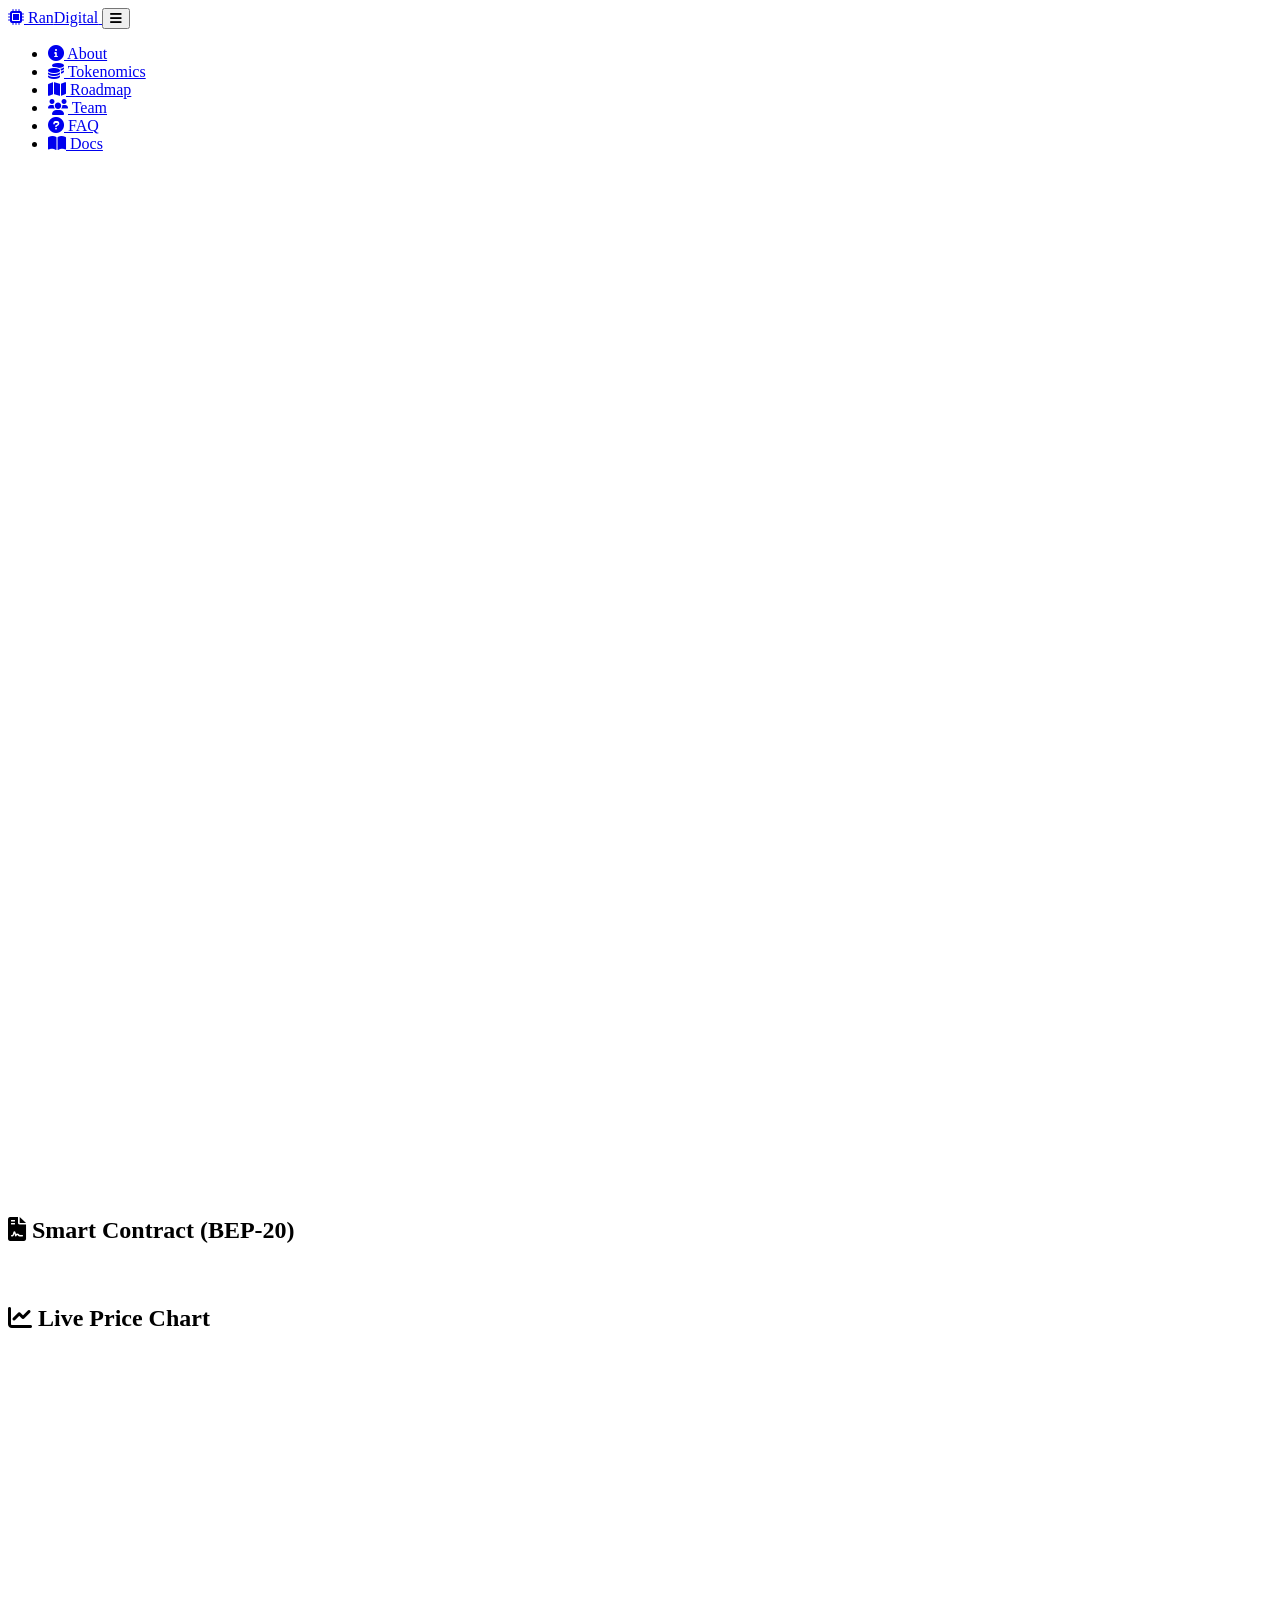
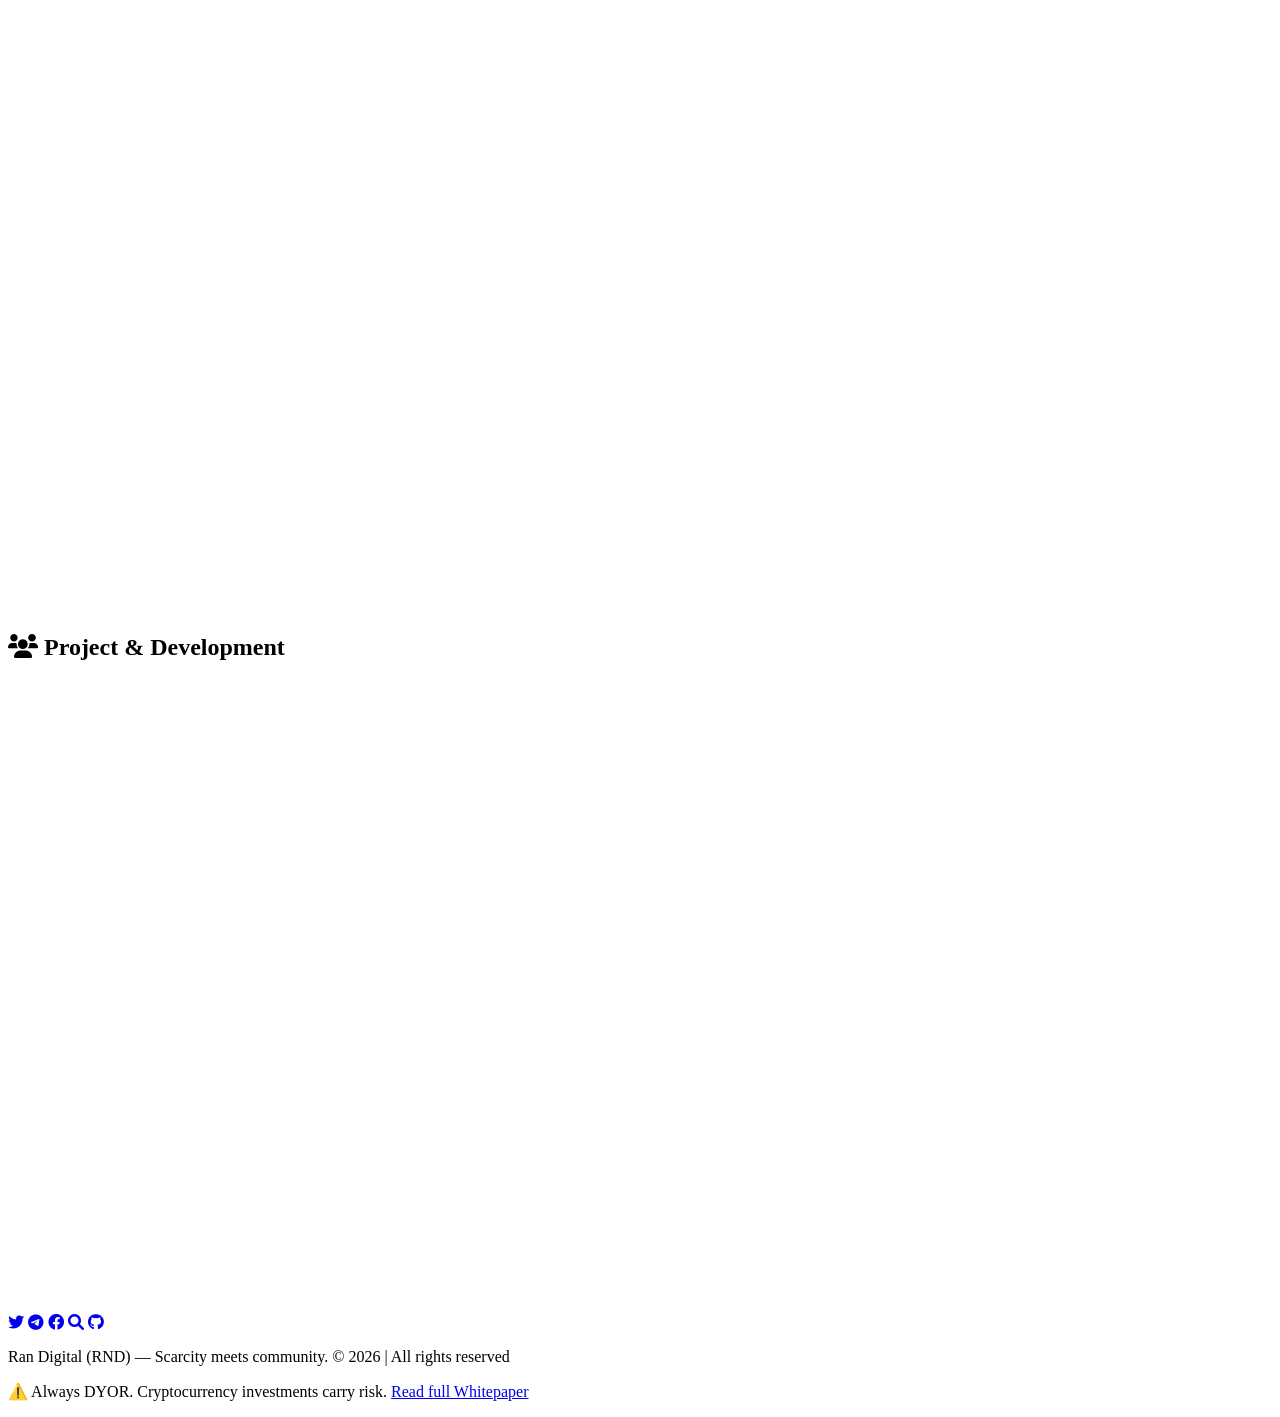
==== commit 31b315d4: "Update index.html" ====
--- a/index.html
+++ b/index.html
@@ -1,399 +1,226 @@
 <!DOCTYPE html>
 <html lang="en">
 <head>
-  <meta charset="UTF-8">
-  <meta name="viewport" content="width=device-width, initial-scale=1.0, viewport-fit=cover">
-  
+  <meta charset="UTF-8" />
+  <meta name="viewport" content="width=device-width, initial-scale=1.0, viewport-fit=cover" />
+
   <!-- SEO Meta Tags -->
-  <meta name="description" content="Ran Digital (RND) - Next-gen BEP-20 utility token on BNB Smart Chain. Ran Digital (RND) is a digital token on BNB Smart Chain. Review official project information and on-chain details before participating.">
-  <meta name="keywords" content="Ran Digital, RND, BSC token, BEP-20, DeFi, cryptocurrency, tokenomics, blockchain education, PancakeSwap, BNB Smart Chain">
-  <meta name="author" content="Ran Digital">
-  <meta name="robots" content="index, follow">
-  
+  <meta name="description" content="Ran Digital (RND) - Next-gen BEP-20 utility token on BNB Smart Chain. Ran Digital (RND) is a digital token on BNB Smart Chain. Review official project information and on-chain details before participating." />
+  <meta name="keywords" content="Ran Digital, RND, BSC token, BEP-20, DeFi, cryptocurrency, tokenomics, blockchain education, PancakeSwap, BNB Smart Chain" />
+  <meta name="author" content="Ran Digital" />
+  <meta name="robots" content="index, follow" />
+
   <!-- Open Graph / Social Media -->
-  <meta property="og:title" content="Ran Digital (RND) | Next-Gen BEP-20 Utility Token">
-  <meta property="og:description" content="Ran Digital (RND) | Official project and token information">
-  <meta property="og:image" content="https://randigital.in/og-image.png">
-  <meta property="og:url" content="https://randigital.in">
-  <meta property="og:type" content="website">
-  <meta property="og:site_name" content="Ran Digital">
-  
+  <meta property="og:title" content="Ran Digital (RND) | Next-Gen BEP-20 Utility Token" />
+  <meta property="og:description" content="Ran Digital (RND) | Official project and token information" />
+  <meta property="og:image" content="https://randigital.in/rnd-og-image.png" />
+  <meta property="og:url" content="https://randigital.in" />
+  <meta property="og:type" content="website" />
+  <meta property="og:site_name" content="Ran Digital" />
+
   <!-- Twitter Card -->
-  <meta name="twitter:card" content="summary_large_image">
-  <meta name="twitter:title" content="Ran Digital (RND) - Scarce BEP-20 Token">
-  <meta name="twitter:description" content="20,000 total supply | 0% tax | Community ecosystem">
-  <meta name="twitter:image" content="https://randigital.in/twitter-image.png">
-  
+  <meta name="twitter:card" content="summary_large_image" />
+  <meta name="twitter:title" content="Ran Digital (RND) - Scarce BEP-20 Token" />
+  <meta name="twitter:description" content="20,000 total supply | 0% tax | Community ecosystem" />
+  <meta name="twitter:image" content="https://randigital.in/rnd-twitter-image.png" />
+
   <!-- Favicon -->
-  <link rel="icon" type="image/png" sizes="32x32" href="data:image/svg+xml,%3Csvg xmlns='http://www.w3.org/2000/svg' viewBox='0 0 100 100'%3E%3Ccircle cx='50' cy='50' r='45' fill='%2300bfff'/%3E%3Ctext x='50' y='67' font-size='40' text-anchor='middle' fill='white' font-weight='bold'%3ER%3C/text%3E%3C/svg%3E">
-  <link rel="apple-touch-icon" href="data:image/svg+xml,%3Csvg xmlns='http://www.w3.org/2000/svg' viewBox='0 0 100 100'%3E%3Ccircle cx='50' cy='50' r='45' fill='%2300bfff'/%3E%3Ctext x='50' y='67' font-size='40' text-anchor='middle' fill='white' font-weight='bold'%3ER%3C/text%3E%3C/svg%3E">
-  
+  <link rel="icon" type="image/png" sizes="32x32" href="data:image/svg+xml,%3Csvg xmlns='http://www.w3.org/2000/svg' viewBox='0 0 100 100'%3E%3Ccircle cx='50' cy='50' r='45' fill='%2300bfff'/%3E%3Ctext x='50' y='67' font-size='40' text-anchor='middle' fill='white' font-weight='bold'%3ER%3C/text%3E%3C/svg%3E" />
+  <link rel="apple-touch-icon" href="data:image/svg+xml,%3Csvg xmlns='http://www.w3.org/2000/svg' viewBox='0 0 100 100'%3E%3Ccircle cx='50' cy='50' r='45' fill='%2300bfff'/%3E%3Ctext x='50' y='67' font-size='40' text-anchor='middle' fill='white' font-weight='bold'%3ER%3C/text%3E%3C/svg%3E" />
+
   <title>Ran Digital (RND) | Next-Gen BEP-20 Utility Token on BSC</title>
-  
+
   <!-- Fonts & Icons -->
-  <link rel="stylesheet" href="https://cdnjs.cloudflare.com/ajax/libs/font-awesome/6.0.0-beta3/css/all.min.css">
-  <link href="https://fonts.googleapis.com/css2?family=Inter:opsz,wght@14..32,300;14..32,400;14..32,500;14..32,600;14..32,700;14..32,800&display=swap" rel="stylesheet">
-  <link href="https://unpkg.com/aos@2.3.1/dist/aos.css" rel="stylesheet">
-  
-  <style>
-    * {
-      margin: 0;
-      padding: 0;
-      box-sizing: border-box;
-      font-family: 'Inter', system-ui, -apple-system, sans-serif;
-      scroll-behavior: smooth;
-    }
-    body {
-      background: #0a0c12;
-      color: #f0f3fa;
-      overflow-x: hidden;
-    }
-    .navbar {
-      background: rgba(10, 12, 18, 0.85);
-      backdrop-filter: blur(18px);
-      position: sticky;
-      top: 0;
-      z-index: 1000;
-      border-bottom: 1px solid rgba(0, 191, 255, 0.3);
-      padding: 0 8%;
-    }
-    .nav-container {
-      display: flex;
-      justify-content: space-between;
-      align-items: center;
-      flex-wrap: wrap;
-      padding: 16px 0;
-    }
-    .logo {
-      font-size: 28px;
-      font-weight: 800;
-      background: linear-gradient(135deg, #00e0ff, #3b82f6);
-      -webkit-background-clip: text;
-      background-clip: text;
-      color: transparent;
-    }
-    .logo i { color: #00bfff; }
-    .nav-menu {
-      display: flex;
-      gap: 32px;
-      align-items: center;
-      list-style: none;
-    }
-    .nav-menu li a {
-      color: #e2e8f0;
-      text-decoration: none;
-      font-weight: 500;
-      transition: 0.25s;
-      display: inline-flex;
-      align-items: center;
-      gap: 8px;
-    }
-    .nav-menu li a:hover { color: #00bfff; }
-    .docs-link {
-      background: rgba(0, 191, 255, 0.12);
-      padding: 8px 18px;
-      border-radius: 40px;
-      border: 1px solid rgba(0, 191, 255, 0.4);
-    }
-    .menu-toggle {
-      display: none;
-      background: rgba(0, 191, 255, 0.15);
-      border: 1px solid rgba(0, 191, 255, 0.4);
-      border-radius: 12px;
-      padding: 10px 14px;
-      cursor: pointer;
-      font-size: 1.5rem;
-      color: #00bfff;
-    }
-    .hero {
-      min-height: 90vh;
-      display: flex;
-      align-items: center;
-      justify-content: center;
-      text-align: center;
-      padding: 80px 24px;
-      background: radial-gradient(ellipse at 30% 40%, #0a1a2f, #03060c);
-      position: relative;
-    }
-    .hero-content { max-width: 1100px; z-index: 2; animation: fadeUp 0.9s ease-out; }
-    .hero-content h1 { font-size: 5rem; font-weight: 800; background: linear-gradient(to right, #ffffff, #90e0ff, #3b82f6); -webkit-background-clip: text; background-clip: text; color: transparent; }
-    .hero-content p { font-size: 1.3rem; color: #cbd5e6; margin-bottom: 40px; }
-    .btn-group { display: flex; gap: 20px; justify-content: center; flex-wrap: wrap; }
-    .btn { padding: 14px 32px; border-radius: 60px; font-weight: 700; text-decoration: none; transition: all 0.3s; display: inline-flex; align-items: center; gap: 10px; }
-    .buy-btn { background: linear-gradient(95deg, #00b4ff, #2a6df4); color: white; box-shadow: 0 8px 20px rgba(0, 180, 255, 0.3); }
-    .buy-btn:hover { transform: translateY(-4px); }
-    .white-btn { background: rgba(255,255,255,0.1); border: 1px solid #00bfff; color: white; }
-    .white-btn:hover { background: #00bfff30; transform: translateY(-4px); }
-    section { padding: 100px 7%; }
-    h2 { font-size: 2.8rem; font-weight: 700; margin-bottom: 60px; text-align: center; background: linear-gradient(120deg, #ffffff, #86d4ff); -webkit-background-clip: text; background-clip: text; color: transparent; }
-    .cards, .stats-grid { display: flex; justify-content: center; gap: 32px; flex-wrap: wrap; }
-    .card, .stat-card {
-      background: rgba(17, 22, 31, 0.8);
-      backdrop-filter: blur(12px);
-      border-radius: 32px;
-      width: 260px;
-      padding: 32px 20px;
-      text-align: center;
-      border: 1px solid rgba(0, 191, 255, 0.25);
-      transition: 0.35s;
-    }
-    .card:hover { transform: translateY(-12px); border-color: #00bfff80; }
-    .card h3 { font-size: 2.4rem; font-weight: 800; color: #00dbff; }
-    .timeline { display: flex; justify-content: center; flex-wrap: wrap; gap: 28px; }
-    .timeline-item {
-      background: rgba(16, 22, 31, 0.85);
-      backdrop-filter: blur(8px);
-      width: 310px;
-      padding: 28px 20px;
-      border-radius: 32px;
-      border-left: 4px solid #00bfff;
-    }
-    .contract-wrapper { display: flex; justify-content: center; }
-    .contract-box { background: rgba(15, 20, 31, 0.9); border-radius: 48px; padding: 32px 40px; max-width: 780px; width: 100%; text-align: center; }
-    .contract-input { background: #090c12; border: 1px solid #2a4f6e; border-radius: 60px; padding: 18px 24px; width: 100%; font-family: monospace; color: #c1e2ff; text-align: center; }
-    .copy-btn { background: #1e2a3a; border: 1px solid #00bfff; border-radius: 60px; padding: 12px 28px; cursor: pointer; color: white; margin-top: 20px; font-weight: 600; }
-    .badge-section { display: flex; gap: 16px; flex-wrap: wrap; justify-content: center; margin: 20px 0; }
-    .badge { background: #0f172a; padding: 8px 20px; border-radius: 40px; font-size: 0.85rem; border: 1px solid #00bfff60; }
-    .chart-embed { border-radius: 28px; overflow: hidden; border: 1px solid rgba(0,191,255,0.3); margin-top: 30px; }
-    .faq-container { max-width: 800px; margin: 0 auto; }
-    .faq-item { background: rgba(17, 22, 31, 0.7); border-radius: 24px; margin-bottom: 20px; border: 1px solid rgba(0, 191, 255, 0.2); overflow: hidden; }
-    .faq-question { padding: 22px 28px; font-size: 1.2rem; font-weight: 600; cursor: pointer; display: flex; justify-content: space-between; align-items: center; }
-    .faq-question:hover { background: rgba(0, 191, 255, 0.08); }
-    .faq-answer { padding: 0 28px 22px 28px; color: #cbd5e6; display: none; line-height: 1.5; }
-    .faq-answer.active { display: block; }
-    .status-grid { display: flex; justify-content: center; gap: 24px; flex-wrap: wrap; margin: 30px 0; }
-    .status-card { background: #0f172a; border-radius: 24px; padding: 20px 30px; text-align: center; border: 1px solid #2a4f6e; }
-    .status-card h4 { color: #00bfff; margin-bottom: 8px; }
-    .live-stats-row { background: linear-gradient(135deg, #0e1525, #070b14); border-radius: 48px; padding: 20px 32px; margin-top: 30px; display: flex; justify-content: center; gap: 40px; flex-wrap: wrap; }
-    .stat-label { font-size: 0.8rem; text-transform: uppercase; letter-spacing: 1px; color: #8aaee0; }
-    footer { background: #03070f; padding: 40px 20px; text-align: center; border-top: 1px solid #00bfff20; }
-    .social-links { display: flex; justify-content: center; gap: 28px; margin-bottom: 20px; flex-wrap: wrap; }
-    .social-links a { color: #7f9fcf; font-size: 1.5rem; transition: 0.2s; }
-    .social-links a:hover { color: #00bfff; transform: translateY(-3px); }
-    @keyframes fadeUp { 0% { opacity: 0; transform: translateY(30px); } 100% { opacity: 1; transform: translateY(0); } }
-    @media (max-width: 900px) {
-      .menu-toggle { display: block; }
-      .nav-menu {
-        position: fixed; left: -100%; top: 70px; flex-direction: column;
-        background: rgba(10, 12, 18, 0.98); backdrop-filter: blur(20px);
-        width: 100%; transition: 0.3s; padding: 30px 0; gap: 24px; z-index: 999;
-      }
-      .nav-menu.active { left: 0; }
-      .hero-content h1 { font-size: 3rem; }
-      section { padding: 60px 5%; }
-      h2 { font-size: 2rem; }
-    }
-  
-    a:focus-visible, button:focus-visible, .faq-question:focus-visible {
-      outline: 3px solid #7dd3fc;
-      outline-offset: 3px;
-    }
-    .faq-question { cursor: pointer; }
-    @media (prefers-reduced-motion: reduce) {
-      *, *::before, *::after { scroll-behavior: auto !important; animation-duration: 0.01ms !important; transition-duration: 0.01ms !important; }
-    }
-  </style>
+  <link rel="stylesheet" href="https://cdnjs.cloudflare.com/ajax/libs/font-awesome/6.0.0-beta3/css/all.min.css" />
+  <link href="https://fonts.googleapis.com/css2?family=Inter:opsz,wght@14..32,300;14..32,400;14..32,500;14..32,600;14..32,700;14..32,800&family=Space+Grotesk:wght@500;600;700&display=swap" rel="stylesheet" />
+  <link href="https://unpkg.com/aos@2.3.1/dist/aos.css" rel="stylesheet" />
+
+  <!-- Styles -->
+  <link rel="stylesheet" href="rnd.css" />
 </head>
 <body>
 
-<div class="navbar">
-  <div class="nav-container">
-    <div class="logo"><i class="fas fa-microchip"></i> Ran Digital</div>
-    <button class="menu-toggle" id="mobileMenu" type="button" aria-label="Open navigation menu" aria-expanded="false"><i class="fas fa-bars" aria-hidden="true"></i></button>
-    <ul class="nav-menu" id="navMenu">
-      <li><a href="#about"><i class="fas fa-info-circle"></i> About</a></li>
-      <li><a href="#tokenomics"><i class="fas fa-coins"></i> Tokenomics</a></li>
-      <li><a href="#roadmap"><i class="fas fa-map"></i> Roadmap</a></li>
-      <li><a href="#team"><i class="fas fa-users"></i> Team</a></li>
-      <li><a href="#faq"><i class="fas fa-question-circle"></i> FAQ</a></li>
-      <li><a href="tokenomics.html" class="docs-link" target="_blank"><i class="fas fa-book-open"></i> Docs</a></li>
-    </ul>
+  <!-- Animated Background -->
+  <div class="bg-orbs" aria-hidden="true">
+    <span class="orb orb-1"></span>
+    <span class="orb orb-2"></span>
+    <span class="orb orb-3"></span>
+    <div class="grid-overlay"></div>
   </div>
-</div>
-
-<!-- Hero Section with Whitepaper Download -->
-<section class="hero">
-  <div class="hero-content" data-aos="fade-up">
-    <h1>Ran Digital <span style="color:#74d4ff;">(RND)</span></h1>
-    <p>RND token on BNB Smart Chain | Check official contract details before trading</p>
-    <div class="btn-group">
-      <a class="btn buy-btn" target="_blank" rel="noopener noreferrer" href="https://pancakeswap.finance/swap?chain=bsc&outputCurrency=0xcF1FbF18bE9202865bcf88E6349B9D207F75942d">
-        <i class="fab fa-pancakeswap"></i> Buy on PancakeSwap
+
+  <!-- Navbar -->
+  <header class="navbar">
+    <div class="nav-container">
+      <a href="#" class="logo">
+        <span class="logo-mark"><i class="fas fa-microchip"></i></span>
+        <span class="logo-text">Ran<span>Digital</span></span>
       </a>
-      <a class="btn white-btn" href="#" id="chartBtn">
-        <i class="fas fa-chart-simple"></i> Live Chart
-      </a>
-      <a class="btn white-btn" id="whitepaperBtn" href="https://raw.githubusercontent.com/randigital236-cyber/RanDigital/main/RND_Whitepaper.pdf" target="_blank">
-        <i class="fas fa-file-pdf"></i> Download Whitepaper (PDF)
-      </a>
-    </div>
-    
-    <!-- Status Badges: Only CEX Readiness (Removed CoinGecko & CoinMarketCap) -->
-    <div class="status-grid" data-aos="fade-up" data-aos-delay="100">
-      <div class="status-card"><h4><i class="fas fa-building"></i> Exchange Listings</h4><p>Listing applications in progress</p><small>No exchange approval is guaranteed</small></div>
-      <div class="status-card"><h4><i class="fas fa-info-circle"></i> Project Status</h4><p>See official project updates</p><small>Features and compliance status may change</small></div>
-    </div>
-
-    <!-- Live stats row -->
-    <div class="live-stats-row">
-      <div><span class="stat-label">Total Supply</span><br><strong>20,000 RND</strong></div>
-      <div><span class="stat-label">Buy/Sell Tax</span><br><strong>0% / 0%</strong></div>
-      
-      <div><span class="stat-label">Network</span><br><strong>BNB Smart Chain</strong></div>
-    </div>
-  </div>
-</section>
-
-<!-- About -->
-<section id="about">
-  <h2 data-aos="fade-right"><i class="fas fa-bolt"></i> Vision & Mission</h2>
-  <div style="max-width:900px; margin:0 auto; text-align:center; font-size:1.15rem;" data-aos="fade-up">
-    <p><strong>Vision:</strong> Encourage worldwide participation in blockchain technology through accessible education, digital services, and community engagement.</p>
-    <p style="margin-top:20px;"><strong>Mission:</strong> Build a sustainable ecosystem where RND holders participate in governance, staking, and ecosystem growth.</p>
-  </div>
-</section>
-
-<!-- Tokenomics -->
-<section id="tokenomics">
-  <h2 data-aos="fade-left"><i class="fas fa-chart-pie"></i> Tokenomics</h2>
-  <div class="cards" data-aos="zoom-in">
-    <div class="card"><h3>20,000</h3><p>Total Supply (Fixed)</p><i class="fas fa-gem"></i></div>
-    <div class="card"><h3>BSC</h3><p>BNB Smart Chain</p><i class="fab fa-bnb"></i></div>
-    <div class="card"><h3>100%</h3><p>Community Driven</p><i class="fas fa-users"></i></div>
-    
-    <div class="card"><h3>0%</h3><p>Buy/Sell Tax</p><i class="fas fa-check-circle"></i></div>
-  </div>
-</section>
-
-<!-- Smart Contract -->
-<section>
-  <h2><i class="fas fa-file-contract"></i> Smart Contract (BEP-20)</h2>
-  <div class="contract-wrapper" data-aos="flip-up">
-    <div class="contract-box">
-      <input id="contract" class="contract-input" readonly value="0xcF1FbF18bE9202865bcf88E6349B9D207F75942d">
-      <button onclick="copyAddress()" class="copy-btn"><i class="fas fa-copy"></i> Copy Contract Address</button>
-    </div>
-  </div>
-</section>
-
-<!-- Live Chart Embed (GeckoTerminal - Verified) -->
-<section>
-  <h2><i class="fas fa-chart-line"></i> Live Price Chart</h2>
-  <div class="chart-embed" data-aos="fade-up">
-    <iframe src="https://www.geckoterminal.com/bsc/pools/0xcF1FbF18bE9202865bcf88E6349B9D207F75942d?embed=1&theme=dark" width="100%" height="500" style="border:0; border-radius:28px;"></iframe>
-  </div>
-</section>
-
-<!-- Roadmap -->
-<section id="roadmap">
-  <h2 data-aos="fade-left"><i class="fas fa-road"></i> Roadmap</h2>
-  <div class="timeline" data-aos="fade-up">
-    <div class="timeline-item"><h3>Phase 1 (2026)</h3><p>Token deployment, Website, Community, Audit</p></div>
-    <div class="timeline-item"><h3>Phase 2</h3><p>Ecosystem expansion, Educational content, CMC/CG listings</p></div>
-    <div class="timeline-item"><h3>Phase 3</h3><p>Staking platform and ecosystem feature development (update status as appropriate)</p></div>
-    <div class="timeline-item"><h3>2027+</h3><p>CEX Listings, Cross-chain expansion, RND dApps</p></div>
-  </div>
-</section>
-
-
-<!-- Project & Development Team (privacy-preserving) -->
-<section id="team">
-  <h2><i class="fas fa-users" aria-hidden="true"></i> Project & Development</h2>
-  <div style="max-width:900px; margin:0 auto; text-align:center; font-size:1.05rem; line-height:1.8;" data-aos="fade-up">
-    <p>Ran Digital is maintained by a project team with development support. Individual team members' names are not published on this website.</p>
-    <div class="cards" style="margin-top:28px;">
-      <div class="card"><h3><i class="fas fa-tasks" aria-hidden="true"></i></h3><p><strong>Project Coordination</strong></p><p>Project planning and ecosystem updates.</p></div>
-      <div class="card"><h3><i class="fas fa-code" aria-hidden="true"></i></h3><p><strong>Development</strong></p><p>Website and platform development and maintenance.</p></div>
-      <div class="card"><h3><i class="fas fa-comments" aria-hidden="true"></i></h3><p><strong>Community</strong></p><p>Official announcements and community communications.</p></div>
-    </div>
-    <p style="margin-top:20px; color:#cbd5e6;">Team privacy does not mean that identity verification or KYC has been completed. Listing platforms may request additional evidence during review.</p>
-  </div>
-</section>
-
-<!-- FAQ Section -->
-<section id="faq">
-  <h2 data-aos="fade-right"><i class="fas fa-question-circle"></i> Frequently Asked Questions</h2>
-  <div class="faq-container" data-aos="fade-up">
-    <div class="faq-item"><div class="faq-question">What makes RND suitable for CEX listing? <i class="fas fa-chevron-down"></i></div><div class="faq-answer">RND project information and contract details are published for review. Exchange listing decisions are made independently, and no listing approval is guaranteed.</div></div>
-    <div class="faq-item"><div class="faq-question">Is the contract verified and audited? <i class="fas fa-chevron-down"></i></div><div class="faq-answer">Check the contract verification status on BscScan. Do not treat contract verification as a security audit; publish an audit claim only when a verifiable report is available.</div></div>
-    
-    <div class="faq-item"><div class="faq-question">Where can I buy RND? <i class="fas fa-chevron-down"></i></div><div class="faq-answer">RND is available on PancakeSwap (BNB Smart Chain). Use the contract address above.</div></div>
-    <div class="faq-item"><div class="faq-question">What is the total supply and tax structure? <i class="fas fa-chevron-down"></i></div><div class="faq-answer">Total supply is fixed at 20,000 RND. There is 0% tax on buys and 0% on sells — no hidden fees.</div></div>
-    <div class="faq-item"><div class="faq-question">Is the team doxxed / KYC'd? <i class="fas fa-chevron-down"></i></div><div class="faq-answer">The project does not publicly disclose individual team identities. Do not interpret this privacy choice as a claim that team KYC has been completed.</div></div>
-  </div>
-</section>
-
-<!-- Footer -->
-<footer>
-  <div class="social-links">
-    <a href="https://x.com/RanDigitalRND" target="_blank" rel="noopener noreferrer" aria-label="Ran Digital on X"><i class="fab fa-twitter" aria-hidden="true"></i></a>
-    <a href="https://t.me/RanDigitalOfficial" target="_blank" rel="noopener noreferrer" aria-label="Ran Digital on Telegram"><i class="fab fa-telegram" aria-hidden="true"></i></a>
-    <a href="https://www.facebook.com/profile.php?id=61590396932149" target="_blank" rel="noopener noreferrer" aria-label="Ran Digital on Facebook"><i class="fab fa-facebook" aria-hidden="true"></i></a>
-    <a href="https://bscscan.com/token/0xcF1FbF18bE9202865bcf88E6349B9D207F75942d" target="_blank" rel="noopener noreferrer" aria-label="View RND on BscScan"><i class="fas fa-search" aria-hidden="true"></i></a>
-    <a href="https://github.com/randigital236-cyber/RanDigital" target="_blank" rel="noopener noreferrer" aria-label="Ran Digital GitHub"><i class="fab fa-github" aria-hidden="true"></i></a>
-  </div>
-  <p>Ran Digital (RND) — Scarcity meets community. © 2026 | All rights reserved</p>
-  <p style="margin-top:12px; font-size:0.75rem;">⚠️ Always DYOR. Cryptocurrency investments carry risk. <a href="tokenomics.html" style="color:#00bfff;">Read full Whitepaper</a></p>
-</footer>
-
-<script src="https://unpkg.com/aos@2.3.1/dist/aos.js"></script>
-<script>
-  AOS.init({ duration: 800, once: true, offset: 100 });
-
-  // Mobile menu
-  const mobileToggle = document.getElementById('mobileMenu');
-  const navMenu = document.getElementById('navMenu');
-  if(mobileToggle) {
-    mobileToggle.addEventListener('click', () => { const isOpen = navMenu.classList.toggle('active'); mobileToggle.setAttribute('aria-expanded', String(isOpen)); });
-    document.querySelectorAll('.nav-menu a').forEach(l => l.addEventListener('click', () => navMenu.classList.remove('active')));
-  }
-
-  // Copy contract
-  function copyAddress() {
-    const val = document.getElementById('contract').value;
-    if (!navigator.clipboard) { window.prompt("Copy contract address:", val); return; }
-  navigator.clipboard.writeText(val).then(() => {
-      const btn = document.querySelector('.copy-btn');
-      const orig = btn.innerHTML;
-      btn.innerHTML = '<i class="fas fa-check"></i> Copied!';
-      setTimeout(() => btn.innerHTML = orig, 2000);
-    });
-  }
-
-  // GeckoTerminal chart button (opens in new tab)
-  document.getElementById('chartBtn')?.addEventListener('click', (e) => {
-    e.preventDefault();
-    window.open('https://www.geckoterminal.com/bsc/pools/0xcF1FbF18bE9202865bcf88E6349B9D207F75942d', '_blank');
-  });
-
-  // FAQ Accordion
-  document.querySelectorAll('.faq-item').forEach(item => {
-    const q = item.querySelector('.faq-question');
-    const ans = item.querySelector('.faq-answer');
-    const icon = q.querySelector('i');
-    q.addEventListener('click', () => {
-      const open = ans.classList.contains('active');
-      document.querySelectorAll('.faq-answer').forEach(a => a.classList.remove('active'));
-      document.querySelectorAll('.faq-question i').forEach(i => i.style.transform = 'rotate(0deg)');
-      if(!open) {
-        ans.classList.add('active');
-        icon.style.transform = 'rotate(180deg)';
-      }
-    });
-  });
-
-  // Smooth scroll
-  document.querySelectorAll('a[href^="#"]').forEach(anchor => {
-    anchor.addEventListener('click', function(e) {
-      const hash = this.getAttribute('href');
-      if(hash && hash !== "#" && (hash === "#about" || hash === "#tokenomics" || hash === "#roadmap" || hash === "#faq")) {
-        e.preventDefault();
-        const el = document.querySelector(hash);
-        if(el) el.scrollIntoView({ behavior: 'smooth' });
-      }
-    });
-  });
-</script>
-
+
+      <button class="menu-toggle" id="mobileMenu" type="button" aria-label="Open navigation menu" aria-expanded="false">
+        <i class="fas fa-bars" aria-hidden="true"></i>
+      </button>
+
+      <nav>
+        <ul class="nav-menu" id="navMenu">
+          <li><a href="#about"><i class="fas fa-info-circle"></i> About</a></li>
+          <li><a href="rnd-tokenomics.html"><i class="fas fa-coins"></i> Tokenomics</a></li>
+          <li><a href="#roadmap"><i class="fas fa-map"></i> Roadmap</a></li>
+          <li><a href="#team"><i class="fas fa-users"></i> Team</a></li>
+          <li><a href="#faq"><i class="fas fa-question-circle"></i> FAQ</a></li>
+          <li><a href="rnd-tokenomics.html" class="docs-link" target="_blank"><i class="fas fa-book-open"></i> Docs</a></li>
+        </ul>
+      </nav>
+    </div>
+  </header>
+
+  <!-- Hero Section -->
+  <section class="hero">
+    <div class="hero-content" data-aos="fade-up">
+      <span class="hero-badge"><i class="fas fa-bolt"></i> Live on BNB Smart Chain</span>
+      <h1>Ran Digital <span class="grad-text">(RND)</span></h1>
+      <p class="hero-sub">A scarce, community-driven BEP-20 utility token. Check official contract details before trading.</p>
+
+      <div class="btn-group">
+        <a class="btn buy-btn" target="_blank" rel="noopener noreferrer" href="https://pancakeswap.finance/swap?chain=bsc&outputCurrency=0xcF1FbF18bE9202865bcf88E6349B9D207F75942d">
+          <i class="fab fa-pancakeswap"></i> Buy on PancakeSwap
+        </a>
+        <a class="btn white-btn" href="#" id="chartBtn">
+          <i class="fas fa-chart-simple"></i> Live Chart
+        </a>
+        <a class="btn white-btn" id="whitepaperBtn" href="https://raw.githubusercontent.com/randigital236-cyber/RanDigital/main/RND_Whitepaper.pdf" target="_blank">
+          <i class="fas fa-file-pdf"></i> Whitepaper
+        </a>
+      </div>
+
+      <!-- Status Cards -->
+      <div class="status-grid" data-aos="fade-up" data-aos-delay="100">
+        <div class="status-card">
+          <h4><i class="fas fa-building"></i> Exchange Listings</h4>
+          <p>Listing applications in progress</p>
+          <small>No exchange approval is guaranteed</small>
+        </div>
+        <div class="status-card">
+          <h4><i class="fas fa-info-circle"></i> Project Status</h4>
+          <p>See official project updates</p>
+          <small>Features and compliance status may change</small>
+        </div>
+      </div>
+
+      <!-- Live Stats -->
+      <div class="live-stats-row">
+        <div class="live-stat"><span class="stat-label">Total Supply</span><strong>20,000 RND</strong></div>
+        <div class="live-stat"><span class="stat-label">Buy/Sell Tax</span><strong>0% / 0%</strong></div>
+        <div class="live-stat"><span class="stat-label">Network</span><strong>BNB Smart Chain</strong></div>
+      </div>
+    </div>
+  </section>
+
+  <!-- About -->
+  <section id="about">
+    <h2 data-aos="fade-right"><i class="fas fa-bolt"></i> Vision &amp; Mission</h2>
+    <div class="section-narrow" data-aos="fade-up">
+      <p><strong>Vision:</strong> Encourage worldwide participation in blockchain technology through accessible education, digital services, and community engagement.</p>
+      <p><strong>Mission:</strong> Build a sustainable ecosystem where RND holders participate in governance, staking, and ecosystem growth.</p>
+    </div>
+  </section>
+
+  <!-- Tokenomics -->
+  <section id="tokenomics">
+    <h2 data-aos="fade-left"><i class="fas fa-chart-pie"></i> Tokenomics</h2>
+    <div class="cards" data-aos="zoom-in">
+      <div class="card"><h3>20,000</h3><p>Total Supply (Fixed)</p><i class="fas fa-gem"></i></div>
+      <div class="card"><h3>BSC</h3><p>BNB Smart Chain</p><i class="fab fa-bnb"></i></div>
+      <div class="card"><h3>100%</h3><p>Community Driven</p><i class="fas fa-users"></i></div>
+      <div class="card"><h3>0%</h3><p>Buy/Sell Tax</p><i class="fas fa-check-circle"></i></div>
+    </div>
+  </section>
+
+  <!-- Smart Contract -->
+  <section>
+    <h2><i class="fas fa-file-contract"></i> Smart Contract (BEP-20)</h2>
+    <div class="contract-wrapper" data-aos="flip-up">
+      <div class="contract-box">
+        <input id="contract" class="contract-input" readonly value="0xcF1FbF18bE9202865bcf88E6349B9D207F75942d" />
+        <button onclick="copyAddress()" class="copy-btn"><i class="fas fa-copy"></i> Copy Contract Address</button>
+      </div>
+    </div>
+  </section>
+
+  <!-- Live Chart Embed -->
+  <section>
+    <h2><i class="fas fa-chart-line"></i> Live Price Chart</h2>
+    <div class="chart-embed" data-aos="fade-up">
+      <iframe src="https://www.geckoterminal.com/bsc/pools/0xcF1FbF18bE9202865bcf88E6349B9D207F75942d?embed=1&theme=dark" width="100%" height="500" style="border:0; border-radius:28px;" loading="lazy" title="RND Live Price Chart"></iframe>
+    </div>
+  </section>
+
+  <!-- Roadmap -->
+  <section id="roadmap">
+    <h2 data-aos="fade-left"><i class="fas fa-road"></i> Roadmap</h2>
+    <div class="timeline" data-aos="fade-up">
+      <div class="timeline-item"><h3>Phase 1 (2026)</h3><p>Token deployment, Website, Community, Audit</p></div>
+      <div class="timeline-item"><h3>Phase 2</h3><p>Ecosystem expansion, Educational content, CMC/CG listings</p></div>
+      <div class="timeline-item"><h3>Phase 3</h3><p>Staking platform and ecosystem feature development (update status as appropriate)</p></div>
+      <div class="timeline-item"><h3>2027+</h3><p>CEX Listings, Cross-chain expansion, RND dApps</p></div>
+    </div>
+  </section>
+
+  <!-- Team -->
+  <section id="team">
+    <h2><i class="fas fa-users"></i> Project &amp; Development</h2>
+    <div class="section-narrow" data-aos="fade-up">
+      <p>Ran Digital is maintained by a project team with development support. Individual team members' names are not published on this website.</p>
+      <div class="cards cards-team">
+        <div class="card"><h3><i class="fas fa-tasks"></i></h3><p><strong>Project Coordination</strong></p><p>Project planning and ecosystem updates.</p></div>
+        <div class="card"><h3><i class="fas fa-code"></i></h3><p><strong>Development</strong></p><p>Website and platform development and maintenance.</p></div>
+        <div class="card"><h3><i class="fas fa-comments"></i></h3><p><strong>Community</strong></p><p>Official announcements and community communications.</p></div>
+      </div>
+      <p class="muted-note">Team privacy does not mean that identity verification or KYC has been completed. Listing platforms may request additional evidence during review.</p>
+    </div>
+  </section>
+
+  <!-- FAQ -->
+  <section id="faq">
+    <h2 data-aos="fade-right"><i class="fas fa-question-circle"></i> Frequently Asked Questions</h2>
+    <div class="faq-container" data-aos="fade-up">
+      <div class="faq-item">
+        <div class="faq-question">What makes RND suitable for CEX listing? <i class="fas fa-chevron-down"></i></div>
+        <div class="faq-answer">RND project information and contract details are published for review. Exchange listing decisions are made independently, and no listing approval is guaranteed.</div>
+      </div>
+      <div class="faq-item">
+        <div class="faq-question">Is the contract verified and audited? <i class="fas fa-chevron-down"></i></div>
+        <div class="faq-answer">Check the contract verification status on BscScan. Do not treat contract verification as a security audit; publish an audit claim only when a verifiable report is available.</div>
+      </div>
+      <div class="faq-item">
+        <div class="faq-question">Where can I buy RND? <i class="fas fa-chevron-down"></i></div>
+        <div class="faq-answer">RND is available on PancakeSwap (BNB Smart Chain). Use the contract address above.</div>
+      </div>
+      <div class="faq-item">
+        <div class="faq-question">What is the total supply and tax structure? <i class="fas fa-chevron-down"></i></div>
+        <div class="faq-answer">Total supply is fixed at 20,000 RND. There is 0% tax on buys and 0% on sells — no hidden fees.</div>
+      </div>
+      <div class="faq-item">
+        <div class="faq-question">Is the team doxxed / KYC'd? <i class="fas fa-chevron-down"></i></div>
+        <div class="faq-answer">The project does not publicly disclose individual team identities. Do not interpret this privacy choice as a claim that team KYC has been completed.</div>
+      </div>
+    </div>
+  </section>
+
+  <!-- Footer -->
+  <footer>
+    <div class="social-links">
+      <a href="https://x.com/RanDigitalRND" target="_blank" rel="noopener noreferrer" aria-label="Ran Digital on X"><i class="fab fa-twitter"></i></a>
+      <a href="https://t.me/RanDigitalOfficial" target="_blank" rel="noopener noreferrer" aria-label="Ran Digital on Telegram"><i class="fab fa-telegram"></i></a>
+      <a href="https://www.facebook.com/profile.php?id=61590396932149" target="_blank" rel="noopener noreferrer" aria-label="Ran Digital on Facebook"><i class="fab fa-facebook"></i></a>
+      <a href="https://bscscan.com/token/0xcF1FbF18bE9202865bcf88E6349B9D207F75942d" target="_blank" rel="noopener noreferrer" aria-label="View RND on BscScan"><i class="fas fa-search"></i></a>
+      <a href="https://github.com/randigital236-cyber/RanDigital" target="_blank" rel="noopener noreferrer" aria-label="Ran Digital GitHub"><i class="fab fa-github"></i></a>
+    </div>
+    <p>Ran Digital (RND) — Scarcity meets community. © 2026 | All rights reserved</p>
+    <p class="disclaimer">⚠️ Always DYOR. Cryptocurrency investments carry risk. <a href="rnd-tokenomics.html">Read full Whitepaper</a></p>
+  </footer>
+
+  <!-- Scripts -->
+  <script src="https://unpkg.com/aos@2.3.1/dist/aos.js"></script>
+  <script src="rnd.js"></script>
 </body>
 </html>
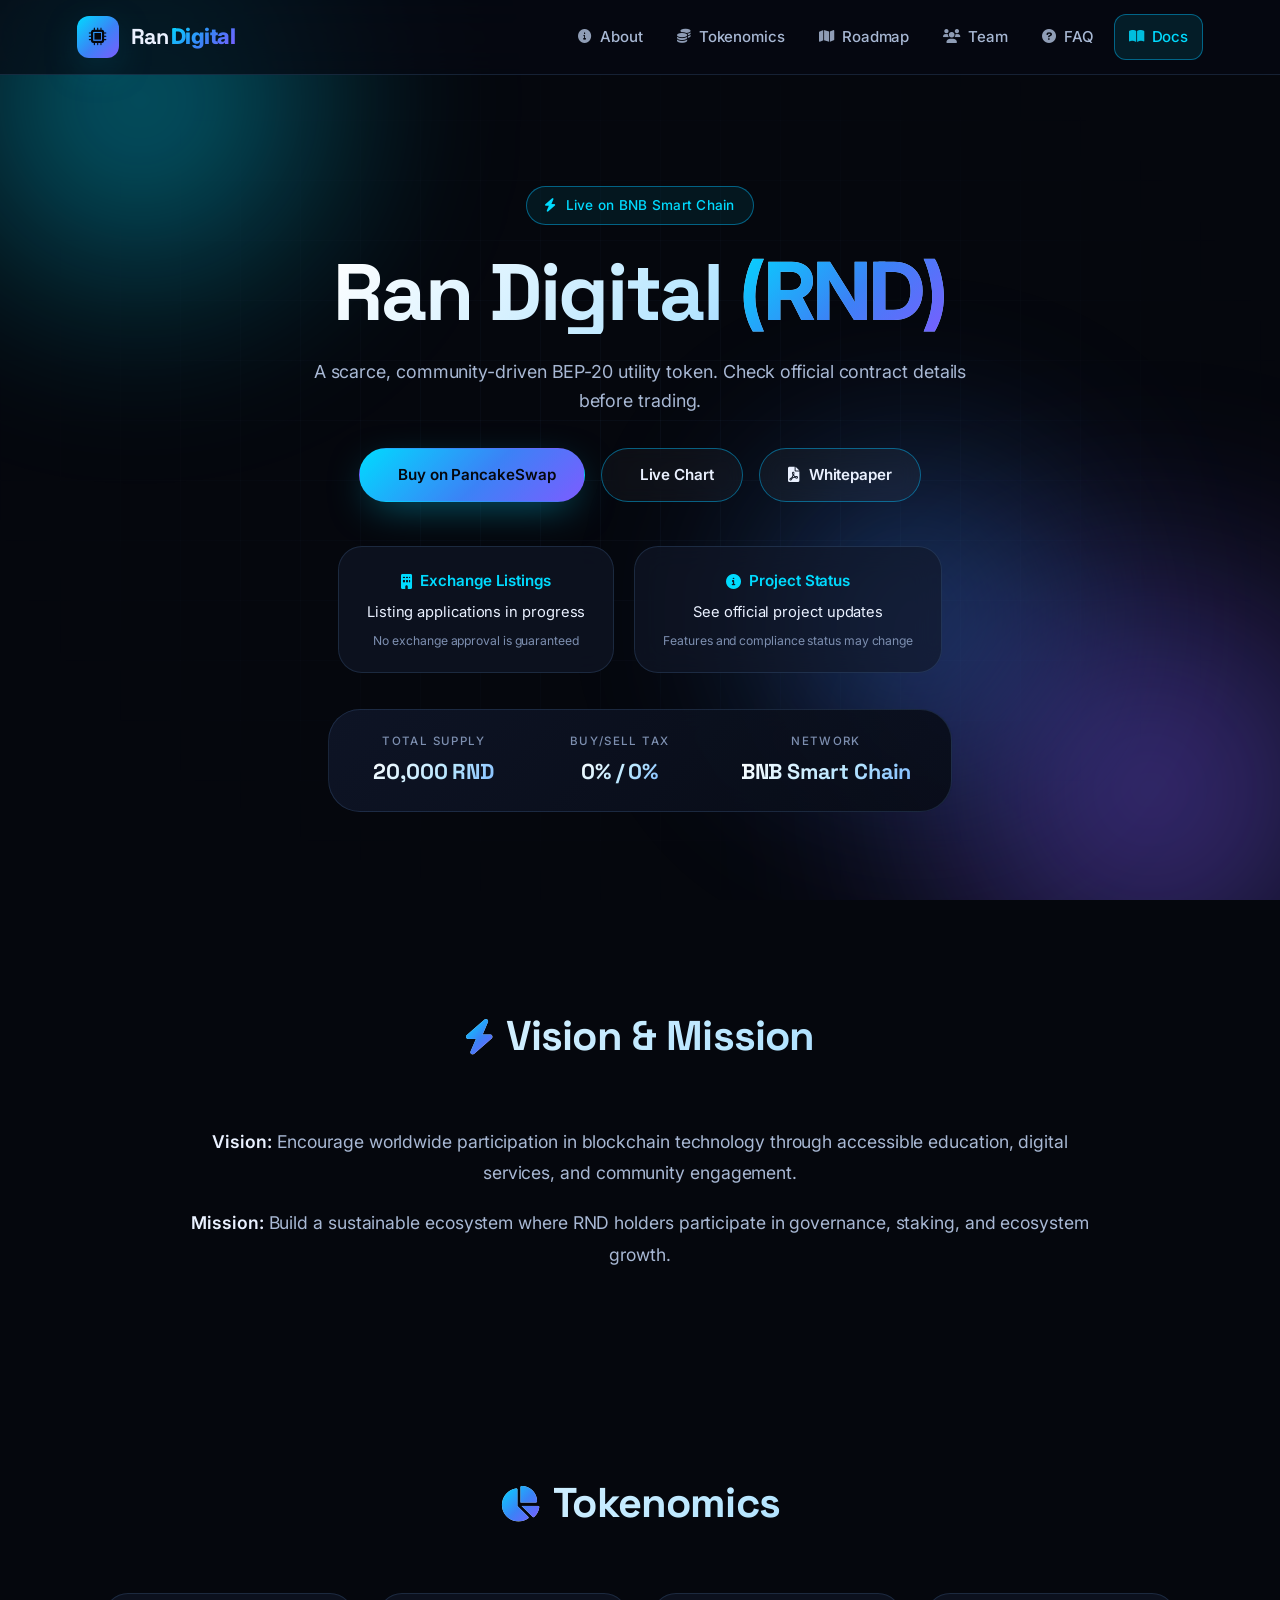
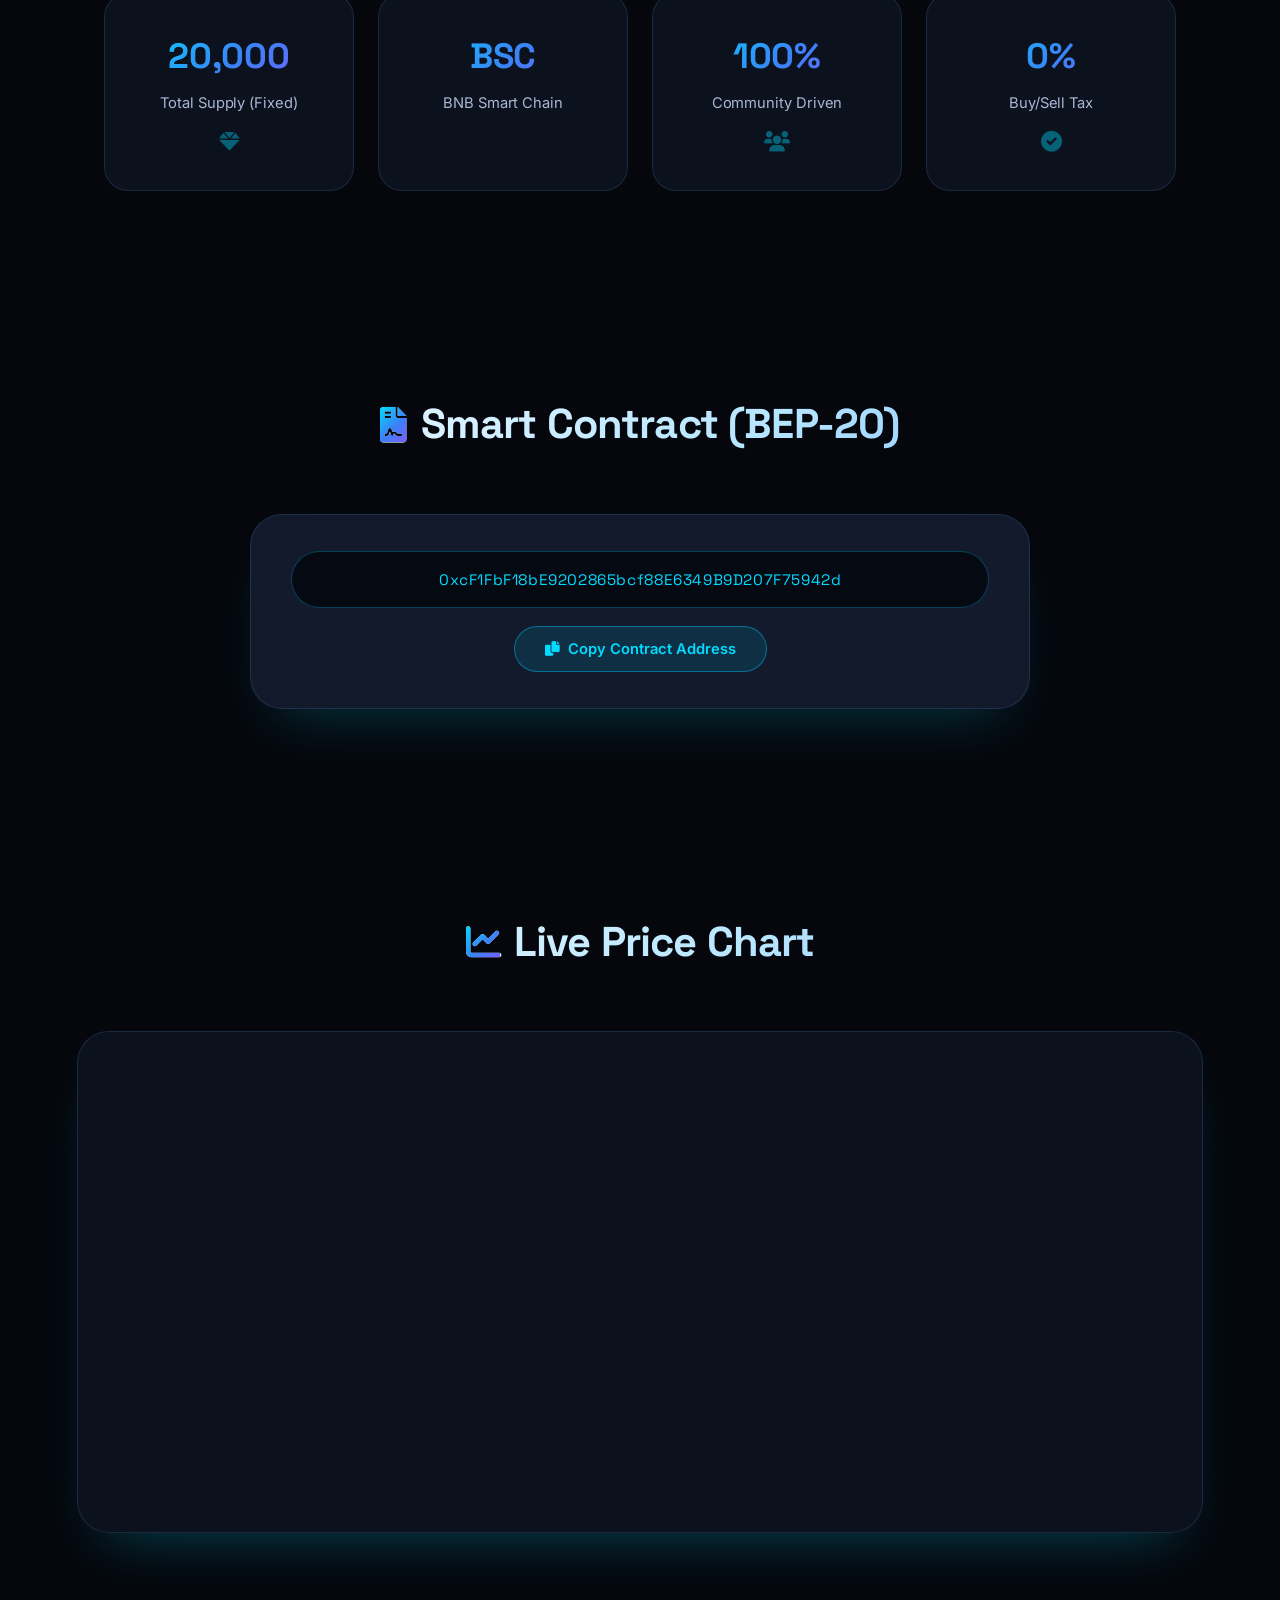
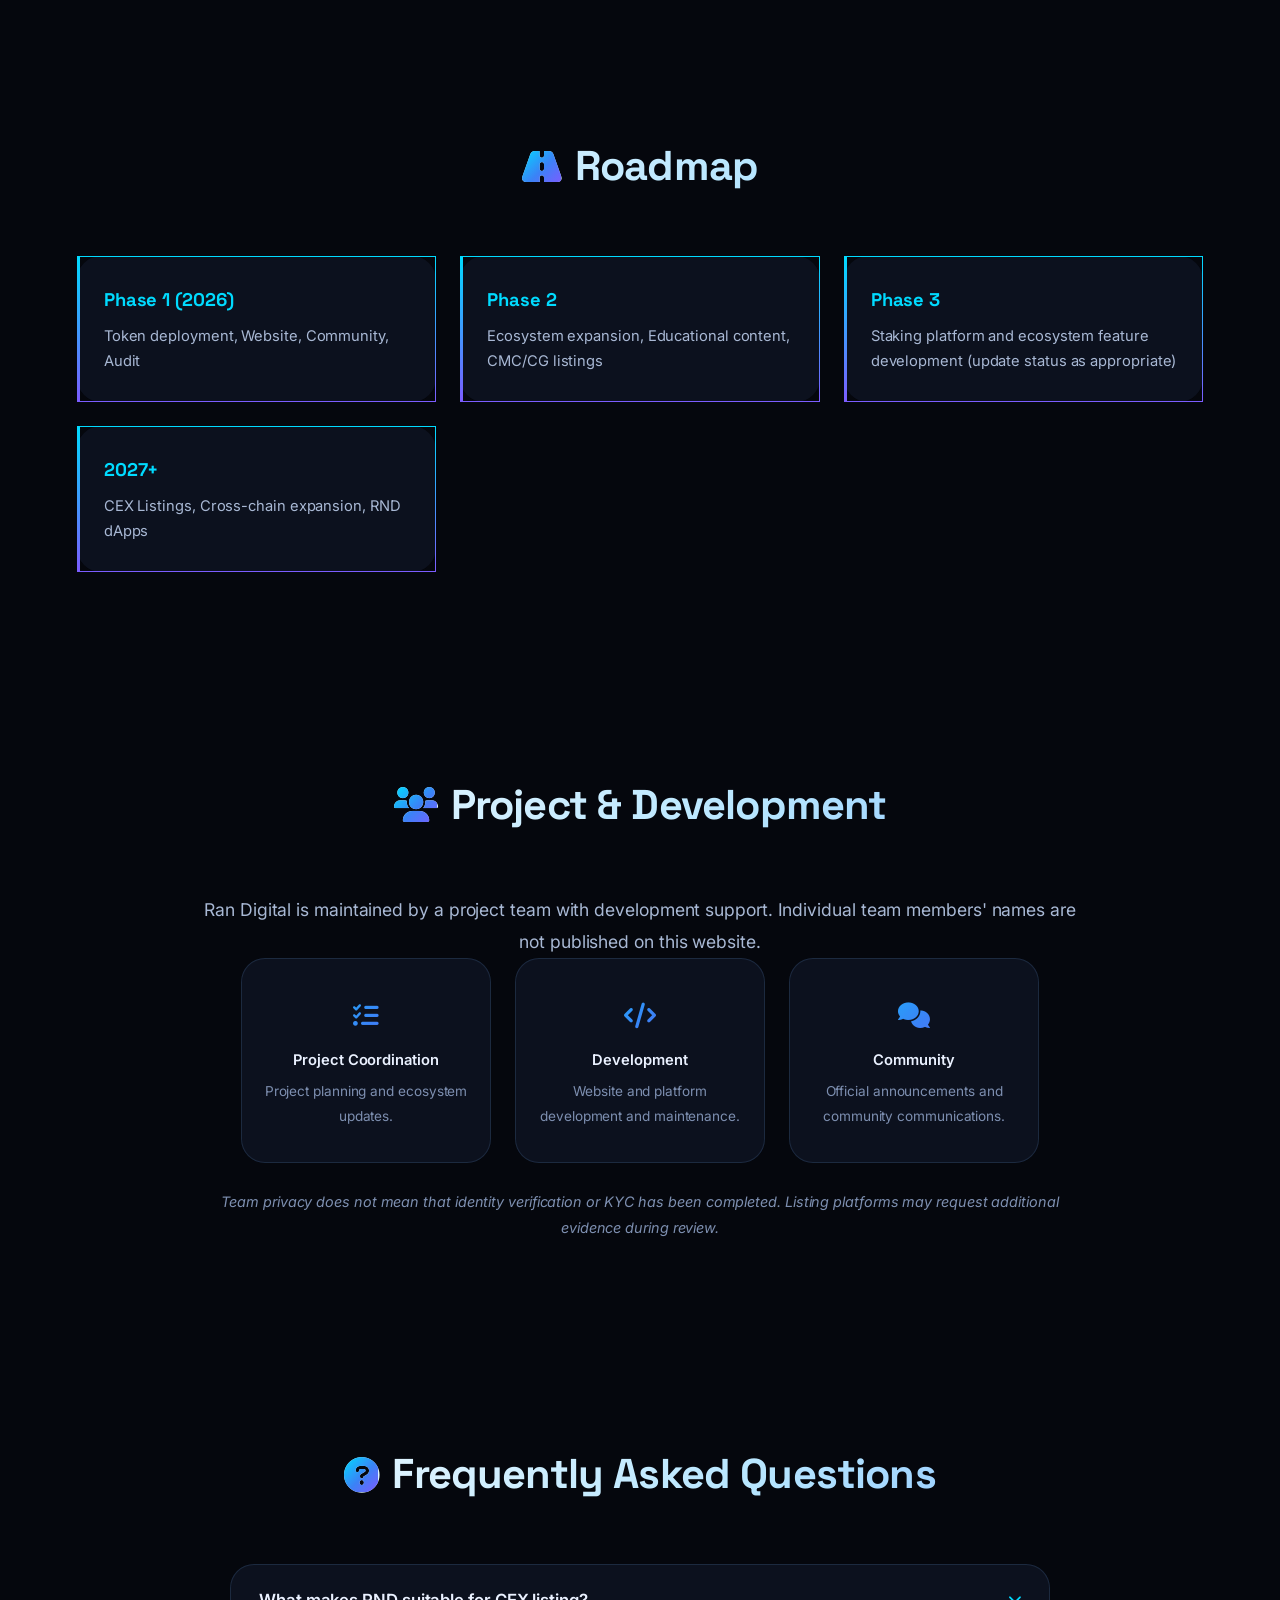
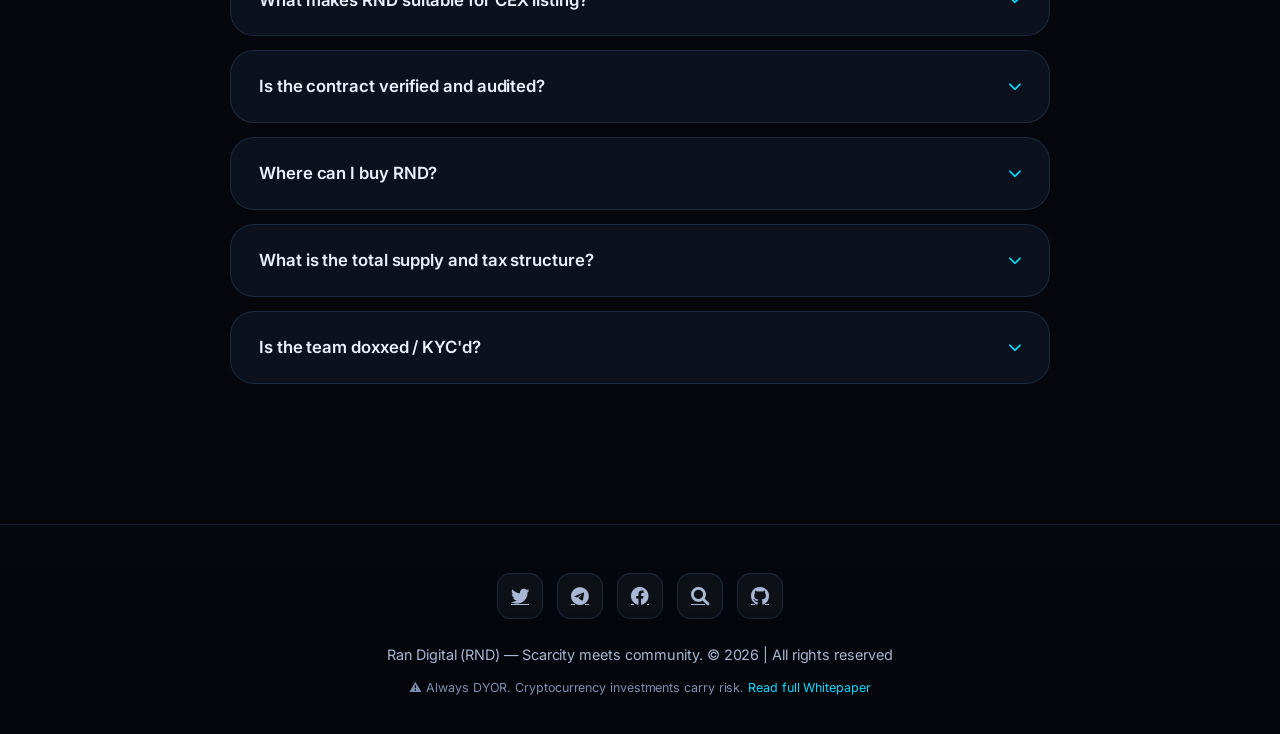
==== commit 4df762db: "Update index.html" ====
--- a/index.html
+++ b/index.html
@@ -56,7 +56,7 @@
         <span class="logo-text">Ran<span>Digital</span></span>
       </a>
 
-      <button class="menu-toggle" id="mobileMenu" type="button" aria-label="Open navigation menu" aria-expanded="false">
+      <button class="menu-toggle" id="mobileMenu" type="button" aria-label="Open navigation menu" aria-expanded="false" aria-controls="navMenu">
         <i class="fas fa-bars" aria-hidden="true"></i>
       </button>
 
@@ -67,7 +67,7 @@
           <li><a href="#roadmap"><i class="fas fa-map"></i> Roadmap</a></li>
           <li><a href="#team"><i class="fas fa-users"></i> Team</a></li>
           <li><a href="#faq"><i class="fas fa-question-circle"></i> FAQ</a></li>
-          <li><a href="rnd-tokenomics.html" class="docs-link" target="_blank"><i class="fas fa-book-open"></i> Docs</a></li>
+          <li><a href="rnd-tokenomics.html" class="docs-link" target="_blank" rel="noopener"><i class="fas fa-book-open"></i> Docs</a></li>
         </ul>
       </nav>
     </div>
@@ -87,7 +87,7 @@
         <a class="btn white-btn" href="#" id="chartBtn">
           <i class="fas fa-chart-simple"></i> Live Chart
         </a>
-        <a class="btn white-btn" id="whitepaperBtn" href="https://raw.githubusercontent.com/randigital236-cyber/RanDigital/main/RND_Whitepaper.pdf" target="_blank">
+        <a class="btn white-btn" id="whitepaperBtn" href="https://raw.githubusercontent.com/randigital236-cyber/RanDigital/main/RND_Whitepaper.pdf" target="_blank" rel="noopener">
           <i class="fas fa-file-pdf"></i> Whitepaper
         </a>
       </div>
@@ -140,8 +140,8 @@
     <h2><i class="fas fa-file-contract"></i> Smart Contract (BEP-20)</h2>
     <div class="contract-wrapper" data-aos="flip-up">
       <div class="contract-box">
-        <input id="contract" class="contract-input" readonly value="0xcF1FbF18bE9202865bcf88E6349B9D207F75942d" />
-        <button onclick="copyAddress()" class="copy-btn"><i class="fas fa-copy"></i> Copy Contract Address</button>
+        <input id="contract" class="contract-input" readonly value="0xcF1FbF18bE9202865bcf88E6349B9D207F75942d" aria-label="RND contract address" />
+        <button onclick="copyAddress()" class="copy-btn" type="button"><i class="fas fa-copy"></i> Copy Contract Address</button>
       </div>
     </div>
   </section>
@@ -184,23 +184,23 @@
     <h2 data-aos="fade-right"><i class="fas fa-question-circle"></i> Frequently Asked Questions</h2>
     <div class="faq-container" data-aos="fade-up">
       <div class="faq-item">
-        <div class="faq-question">What makes RND suitable for CEX listing? <i class="fas fa-chevron-down"></i></div>
+        <div class="faq-question" role="button" tabindex="0" aria-expanded="false">What makes RND suitable for CEX listing? <i class="fas fa-chevron-down"></i></div>
         <div class="faq-answer">RND project information and contract details are published for review. Exchange listing decisions are made independently, and no listing approval is guaranteed.</div>
       </div>
       <div class="faq-item">
-        <div class="faq-question">Is the contract verified and audited? <i class="fas fa-chevron-down"></i></div>
+        <div class="faq-question" role="button" tabindex="0" aria-expanded="false">Is the contract verified and audited? <i class="fas fa-chevron-down"></i></div>
         <div class="faq-answer">Check the contract verification status on BscScan. Do not treat contract verification as a security audit; publish an audit claim only when a verifiable report is available.</div>
       </div>
       <div class="faq-item">
-        <div class="faq-question">Where can I buy RND? <i class="fas fa-chevron-down"></i></div>
+        <div class="faq-question" role="button" tabindex="0" aria-expanded="false">Where can I buy RND? <i class="fas fa-chevron-down"></i></div>
         <div class="faq-answer">RND is available on PancakeSwap (BNB Smart Chain). Use the contract address above.</div>
       </div>
       <div class="faq-item">
-        <div class="faq-question">What is the total supply and tax structure? <i class="fas fa-chevron-down"></i></div>
+        <div class="faq-question" role="button" tabindex="0" aria-expanded="false">What is the total supply and tax structure? <i class="fas fa-chevron-down"></i></div>
         <div class="faq-answer">Total supply is fixed at 20,000 RND. There is 0% tax on buys and 0% on sells — no hidden fees.</div>
       </div>
       <div class="faq-item">
-        <div class="faq-question">Is the team doxxed / KYC'd? <i class="fas fa-chevron-down"></i></div>
+        <div class="faq-question" role="button" tabindex="0" aria-expanded="false">Is the team doxxed / KYC'd? <i class="fas fa-chevron-down"></i></div>
         <div class="faq-answer">The project does not publicly disclose individual team identities. Do not interpret this privacy choice as a claim that team KYC has been completed.</div>
       </div>
     </div>
--- a/rnd.css
+++ b/rnd.css
@@ -0,0 +1,877 @@
+/* =========================================================
+   Ran Digital (RND) — Professional Blockchain UI
+   ========================================================= */
+
+/* ---------- Design Tokens ---------- */
+:root {
+  --bg-0: #05070d;
+  --bg-1: #0a0e18;
+  --bg-2: #0f1424;
+  --surface: rgba(18, 24, 40, 0.65);
+  --surface-strong: rgba(22, 30, 50, 0.85);
+  --border: rgba(120, 180, 255, 0.15);
+  --border-strong: rgba(0, 191, 255, 0.45);
+  --text: #eaf1ff;
+  --text-dim: #a8b8d4;
+  --text-muted: #7d8fb0;
+  --cyan: #00dbff;
+  --blue: #3b82f6;
+  --violet: #7c5cff;
+  --grad-primary: linear-gradient(135deg, #00dbff 0%, #3b82f6 55%, #7c5cff 100%);
+  --grad-soft: linear-gradient(135deg, #ffffff 0%, #b7e6ff 60%, #7cb8ff 100%);
+  --shadow-glow: 0 12px 40px -12px rgba(0, 219, 255, 0.5);
+  --radius-lg: 24px;
+  --radius-xl: 32px;
+  --radius-pill: 999px;
+  --nav-height: 72px;
+}
+
+/* ---------- Reset ---------- */
+* {
+  margin: 0;
+  padding: 0;
+  box-sizing: border-box;
+  font-family: 'Inter', system-ui, -apple-system, sans-serif;
+  scroll-behavior: smooth;
+  -webkit-tap-highlight-color: transparent;
+}
+
+html, body { overflow-x: hidden; }
+
+body {
+  background: var(--bg-0);
+  color: var(--text);
+  min-height: 100vh;
+  line-height: 1.6;
+  font-weight: 400;
+  letter-spacing: -0.005em;
+  position: relative;
+}
+
+/* Body scroll lock when mobile menu is open */
+body.nav-open { overflow: hidden; }
+
+/* ---------- Animated Background ---------- */
+.bg-orbs {
+  position: fixed;
+  inset: 0;
+  z-index: -1;
+  overflow: hidden;
+  pointer-events: none;
+}
+.orb {
+  position: absolute;
+  border-radius: 50%;
+  filter: blur(90px);
+  opacity: 0.55;
+  animation: float 18s ease-in-out infinite;
+}
+.orb-1 {
+  width: 520px; height: 520px;
+  background: radial-gradient(circle, #00dbff 0%, transparent 70%);
+  top: -160px; left: -120px;
+}
+.orb-2 {
+  width: 620px; height: 620px;
+  background: radial-gradient(circle, #7c5cff 0%, transparent 70%);
+  bottom: -200px; right: -180px;
+  animation-delay: -6s;
+}
+.orb-3 {
+  width: 420px; height: 420px;
+  background: radial-gradient(circle, #3b82f6 0%, transparent 70%);
+  top: 45%; left: 55%;
+  animation-delay: -12s;
+}
+.grid-overlay {
+  position: absolute;
+  inset: 0;
+  background-image:
+    linear-gradient(rgba(120, 180, 255, 0.05) 1px, transparent 1px),
+    linear-gradient(90deg, rgba(120, 180, 255, 0.05) 1px, transparent 1px);
+  background-size: 60px 60px;
+  mask-image: radial-gradient(ellipse at center, rgba(0,0,0,0.8), transparent 75%);
+  -webkit-mask-image: radial-gradient(ellipse at center, rgba(0,0,0,0.8), transparent 75%);
+}
+@keyframes float {
+  0%, 100% { transform: translate(0, 0) scale(1); }
+  50% { transform: translate(40px, -30px) scale(1.08); }
+}
+
+/* ---------- Navbar ---------- */
+.navbar {
+  position: sticky;
+  top: 0;
+  z-index: 1000;
+  background: rgba(6, 9, 18, 0.72);
+  backdrop-filter: blur(20px);
+  -webkit-backdrop-filter: blur(20px);
+  border-bottom: 1px solid var(--border);
+  padding: 0 clamp(16px, 6vw, 90px);
+  transition: background 0.3s ease;
+}
+.nav-container {
+  display: flex;
+  justify-content: space-between;
+  align-items: center;
+  flex-wrap: nowrap;
+  gap: 16px;
+  padding: 14px 0;
+  max-width: 1400px;
+  margin: 0 auto;
+  min-height: var(--nav-height);
+}
+.logo {
+  display: inline-flex;
+  align-items: center;
+  gap: 12px;
+  text-decoration: none;
+  font-weight: 800;
+  font-size: 1.35rem;
+  letter-spacing: -0.02em;
+  flex-shrink: 0;
+}
+.logo-mark {
+  width: 42px;
+  height: 42px;
+  display: grid;
+  place-items: center;
+  border-radius: 12px;
+  background: var(--grad-primary);
+  color: #05070d;
+  font-size: 1.1rem;
+  box-shadow: var(--shadow-glow);
+  flex-shrink: 0;
+}
+.logo-text { color: var(--text); font-family: 'Space Grotesk', sans-serif; }
+.logo-text span {
+  background: var(--grad-primary);
+  -webkit-background-clip: text;
+  background-clip: text;
+  color: transparent;
+  margin-left: 2px;
+}
+
+.nav-menu {
+  display: flex;
+  gap: 6px;
+  align-items: center;
+  list-style: none;
+}
+.nav-menu li a {
+  color: var(--text-dim);
+  text-decoration: none;
+  font-weight: 500;
+  font-size: 0.94rem;
+  padding: 10px 14px;
+  border-radius: 12px;
+  transition: 0.25s ease;
+  display: inline-flex;
+  align-items: center;
+  gap: 8px;
+}
+.nav-menu li a:hover {
+  color: var(--text);
+  background: rgba(0, 191, 255, 0.08);
+}
+.nav-menu li a i { font-size: 0.85rem; opacity: 0.85; }
+.docs-link {
+  background: rgba(0, 219, 255, 0.1) !important;
+  border: 1px solid var(--border-strong);
+  color: var(--cyan) !important;
+}
+.docs-link:hover { background: rgba(0, 219, 255, 0.2) !important; }
+
+.menu-toggle {
+  display: none;
+  background: rgba(0, 219, 255, 0.1);
+  border: 1px solid var(--border-strong);
+  border-radius: 12px;
+  padding: 10px 14px;
+  cursor: pointer;
+  font-size: 1.2rem;
+  color: var(--cyan);
+  transition: 0.25s;
+  margin-left: auto;
+  flex-shrink: 0;
+}
+.menu-toggle:hover { background: rgba(0, 219, 255, 0.2); }
+
+/* ---------- Hero ---------- */
+.hero {
+  min-height: 92vh;
+  display: flex;
+  align-items: center;
+  justify-content: center;
+  text-align: center;
+  padding: 90px clamp(20px, 5vw, 60px) 70px;
+  position: relative;
+}
+.hero-content {
+  max-width: 1080px;
+  z-index: 2;
+  display: flex;
+  flex-direction: column;
+  align-items: center;
+  gap: 24px;
+}
+.hero-badge {
+  display: inline-flex;
+  align-items: center;
+  gap: 10px;
+  padding: 8px 18px;
+  border-radius: var(--radius-pill);
+  background: rgba(0, 219, 255, 0.08);
+  border: 1px solid var(--border-strong);
+  color: var(--cyan);
+  font-size: 0.85rem;
+  font-weight: 500;
+  letter-spacing: 0.02em;
+}
+.hero-badge i { animation: pulse 2s infinite; }
+@keyframes pulse {
+  0%, 100% { opacity: 1; }
+  50% { opacity: 0.4; }
+}
+
+.hero-content h1 {
+  font-family: 'Space Grotesk', 'Inter', sans-serif;
+  font-size: clamp(2.4rem, 6.5vw, 5rem);
+  font-weight: 700;
+  line-height: 1.05;
+  letter-spacing: -0.03em;
+  background: var(--grad-soft);
+  -webkit-background-clip: text;
+  background-clip: text;
+  color: transparent;
+}
+.hero-content h1 .grad-text {
+  background: var(--grad-primary);
+  -webkit-background-clip: text;
+  background-clip: text;
+  color: transparent;
+}
+.hero-sub {
+  font-size: clamp(1rem, 1.4vw, 1.2rem);
+  color: var(--text-dim);
+  max-width: 680px;
+  margin: 0 auto;
+}
+
+/* ---------- Buttons ---------- */
+.btn-group {
+  display: flex;
+  gap: 16px;
+  justify-content: center;
+  flex-wrap: wrap;
+  margin-top: 8px;
+}
+.btn {
+  padding: 14px 28px;
+  border-radius: var(--radius-pill);
+  font-weight: 600;
+  font-size: 0.95rem;
+  text-decoration: none;
+  transition: all 0.3s cubic-bezier(0.4, 0, 0.2, 1);
+  display: inline-flex;
+  align-items: center;
+  gap: 10px;
+  border: 1px solid transparent;
+  cursor: pointer;
+}
+.buy-btn {
+  background: var(--grad-primary);
+  color: #05070d;
+  box-shadow: var(--shadow-glow);
+}
+.buy-btn:hover {
+  transform: translateY(-3px);
+  box-shadow: 0 18px 45px -12px rgba(0, 219, 255, 0.7);
+}
+.white-btn {
+  background: rgba(255, 255, 255, 0.04);
+  border-color: var(--border-strong);
+  color: var(--text);
+  backdrop-filter: blur(10px);
+}
+.white-btn:hover {
+  background: rgba(0, 219, 255, 0.12);
+  border-color: var(--cyan);
+  transform: translateY(-3px);
+}
+
+/* ---------- Status Grid ---------- */
+.status-grid {
+  display: flex;
+  justify-content: center;
+  gap: 20px;
+  flex-wrap: wrap;
+  margin-top: 20px;
+  width: 100%;
+}
+.status-card {
+  background: var(--surface);
+  border: 1px solid var(--border);
+  border-radius: var(--radius-lg);
+  padding: 22px 28px;
+  min-width: 260px;
+  text-align: center;
+  backdrop-filter: blur(14px);
+  -webkit-backdrop-filter: blur(14px);
+  transition: 0.3s;
+}
+.status-card:hover {
+  border-color: var(--border-strong);
+  transform: translateY(-3px);
+}
+.status-card h4 {
+  color: var(--cyan);
+  font-size: 0.95rem;
+  font-weight: 600;
+  margin-bottom: 8px;
+  display: flex;
+  align-items: center;
+  justify-content: center;
+  gap: 8px;
+}
+.status-card p { color: var(--text); font-size: 0.92rem; }
+.status-card small {
+  display: block;
+  margin-top: 6px;
+  color: var(--text-muted);
+  font-size: 0.76rem;
+}
+
+/* ---------- Live Stats ---------- */
+.live-stats-row {
+  background: linear-gradient(135deg, rgba(15, 22, 40, 0.9), rgba(8, 12, 22, 0.9));
+  border: 1px solid var(--border);
+  border-radius: var(--radius-xl);
+  padding: 22px 40px;
+  margin-top: 12px;
+  display: flex;
+  justify-content: center;
+  gap: 56px;
+  flex-wrap: wrap;
+  backdrop-filter: blur(14px);
+}
+.live-stat {
+  display: flex;
+  flex-direction: column;
+  align-items: center;
+  gap: 4px;
+  min-width: 130px;
+}
+.stat-label {
+  font-size: 0.72rem;
+  text-transform: uppercase;
+  letter-spacing: 0.12em;
+  color: var(--text-muted);
+  font-weight: 500;
+}
+.live-stat strong {
+  font-family: 'Space Grotesk', sans-serif;
+  font-size: 1.35rem;
+  font-weight: 700;
+  background: var(--grad-soft);
+  -webkit-background-clip: text;
+  background-clip: text;
+  color: transparent;
+}
+
+/* ---------- Sections ---------- */
+section {
+  padding: 100px clamp(20px, 6vw, 90px);
+  max-width: 1400px;
+  margin: 0 auto;
+  position: relative;
+}
+h2 {
+  font-family: 'Space Grotesk', sans-serif;
+  font-size: clamp(1.8rem, 3.5vw, 2.6rem);
+  font-weight: 700;
+  margin-bottom: 56px;
+  text-align: center;
+  letter-spacing: -0.02em;
+  background: var(--grad-soft);
+  -webkit-background-clip: text;
+  background-clip: text;
+  color: transparent;
+  display: flex;
+  align-items: center;
+  justify-content: center;
+  gap: 14px;
+  flex-wrap: wrap;
+}
+h2 i {
+  background: var(--grad-primary);
+  -webkit-background-clip: text;
+  background-clip: text;
+  color: transparent;
+  font-size: 0.85em;
+}
+
+.section-narrow {
+  max-width: 900px;
+  margin: 0 auto;
+  text-align: center;
+  font-size: 1.1rem;
+  color: var(--text-dim);
+  line-height: 1.8;
+}
+.section-narrow p + p { margin-top: 18px; }
+.section-narrow strong { color: var(--text); font-weight: 600; }
+
+/* ---------- Cards ---------- */
+.cards {
+  display: flex;
+  justify-content: center;
+  gap: 24px;
+  flex-wrap: wrap;
+}
+.card {
+  background: var(--surface);
+  backdrop-filter: blur(14px);
+  -webkit-backdrop-filter: blur(14px);
+  border: 1px solid var(--border);
+  border-radius: var(--radius-lg);
+  width: 250px;
+  padding: 34px 22px;
+  text-align: center;
+  transition: 0.35s cubic-bezier(0.4, 0, 0.2, 1);
+  position: relative;
+  overflow: hidden;
+}
+.card::before {
+  content: '';
+  position: absolute;
+  inset: 0;
+  border-radius: inherit;
+  padding: 1px;
+  background: linear-gradient(135deg, rgba(0, 219, 255, 0.5), transparent 60%);
+  -webkit-mask: linear-gradient(#000 0 0) content-box, linear-gradient(#000 0 0);
+  -webkit-mask-composite: xor;
+  mask-composite: exclude;
+  opacity: 0;
+  transition: opacity 0.35s;
+  pointer-events: none;
+}
+.card:hover {
+  transform: translateY(-8px);
+  border-color: transparent;
+  box-shadow: 0 20px 45px -20px rgba(0, 219, 255, 0.5);
+}
+.card:hover::before { opacity: 1; }
+.card h3 {
+  font-family: 'Space Grotesk', sans-serif;
+  font-size: 2.2rem;
+  font-weight: 700;
+  background: var(--grad-primary);
+  -webkit-background-clip: text;
+  background-clip: text;
+  color: transparent;
+  margin-bottom: 8px;
+}
+.card p { color: var(--text-dim); font-size: 0.92rem; }
+.card > i {
+  display: inline-block;
+  margin-top: 16px;
+  font-size: 1.3rem;
+  color: rgba(0, 219, 255, 0.4);
+  transition: 0.3s;
+}
+.card:hover > i { color: var(--cyan); transform: scale(1.15); }
+
+.cards-team .card h3 { font-size: 1.6rem; }
+.cards-team .card p + p { margin-top: 6px; color: var(--text-muted); font-size: 0.85rem; }
+
+.muted-note {
+  margin-top: 26px;
+  color: var(--text-muted);
+  font-size: 0.9rem;
+  font-style: italic;
+}
+
+/* ---------- Timeline ---------- */
+.timeline {
+  display: grid;
+  grid-template-columns: repeat(auto-fit, minmax(280px, 1fr));
+  gap: 24px;
+  max-width: 1200px;
+  margin: 0 auto;
+}
+.timeline-item {
+  background: var(--surface);
+  backdrop-filter: blur(14px);
+  border: 1px solid var(--border);
+  border-left: 3px solid transparent;
+  border-image: linear-gradient(180deg, var(--cyan), var(--violet)) 1;
+  border-radius: var(--radius-lg);
+  padding: 28px 24px;
+  transition: 0.35s;
+  position: relative;
+}
+.timeline-item:hover {
+  transform: translateY(-6px);
+  box-shadow: 0 20px 45px -22px rgba(0, 219, 255, 0.5);
+}
+.timeline-item h3 {
+  font-family: 'Space Grotesk', sans-serif;
+  font-size: 1.15rem;
+  font-weight: 700;
+  color: var(--cyan);
+  margin-bottom: 10px;
+}
+.timeline-item p { color: var(--text-dim); font-size: 0.92rem; line-height: 1.65; }
+
+/* ---------- Contract Box ---------- */
+.contract-wrapper {
+  display: flex;
+  justify-content: center;
+}
+.contract-box {
+  background: var(--surface-strong);
+  backdrop-filter: blur(18px);
+  border: 1px solid var(--border);
+  border-radius: var(--radius-xl);
+  padding: 36px 40px;
+  max-width: 780px;
+  width: 100%;
+  text-align: center;
+  box-shadow: 0 30px 60px -30px rgba(0, 219, 255, 0.25);
+}
+.contract-input {
+  background: rgba(5, 8, 16, 0.9);
+  border: 1px solid rgba(0, 191, 255, 0.3);
+  border-radius: var(--radius-pill);
+  padding: 18px 24px;
+  width: 100%;
+  font-family: 'Space Grotesk', monospace;
+  font-size: 0.95rem;
+  letter-spacing: 0.04em;
+  color: var(--cyan);
+  text-align: center;
+  outline: none;
+  transition: 0.3s;
+}
+.contract-input:focus { border-color: var(--cyan); box-shadow: 0 0 0 4px rgba(0, 219, 255, 0.15); }
+.copy-btn {
+  background: rgba(0, 219, 255, 0.12);
+  border: 1px solid var(--border-strong);
+  border-radius: var(--radius-pill);
+  padding: 13px 30px;
+  cursor: pointer;
+  color: var(--cyan);
+  margin-top: 18px;
+  font-weight: 600;
+  font-size: 0.92rem;
+  font-family: inherit;
+  transition: 0.3s;
+  display: inline-flex;
+  align-items: center;
+  gap: 8px;
+}
+.copy-btn:hover {
+  background: var(--grad-primary);
+  color: #05070d;
+  transform: translateY(-2px);
+  box-shadow: var(--shadow-glow);
+}
+
+/* ---------- Chart Embed ---------- */
+.chart-embed {
+  border-radius: var(--radius-xl);
+  overflow: hidden;
+  border: 1px solid var(--border);
+  box-shadow: 0 30px 60px -30px rgba(0, 219, 255, 0.3);
+  background: var(--surface);
+}
+.chart-embed iframe { display: block; }
+
+/* ---------- FAQ ---------- */
+.faq-container {
+  max-width: 820px;
+  margin: 0 auto;
+  display: flex;
+  flex-direction: column;
+  gap: 14px;
+}
+.faq-item {
+  background: var(--surface);
+  backdrop-filter: blur(14px);
+  border: 1px solid var(--border);
+  border-radius: var(--radius-lg);
+  overflow: hidden;
+  transition: border-color 0.3s, box-shadow 0.3s;
+}
+.faq-item:hover { border-color: rgba(0, 219, 255, 0.35); }
+.faq-question {
+  padding: 22px 28px;
+  font-size: 1.05rem;
+  font-weight: 600;
+  cursor: pointer;
+  display: flex;
+  justify-content: space-between;
+  align-items: center;
+  gap: 16px;
+  color: var(--text);
+  transition: background 0.25s;
+  user-select: none;
+}
+.faq-question:hover { background: rgba(0, 219, 255, 0.05); }
+.faq-question i {
+  color: var(--cyan);
+  transition: transform 0.3s ease;
+  font-size: 0.85rem;
+  flex-shrink: 0;
+}
+.faq-answer {
+  padding: 0 28px;
+  color: var(--text-dim);
+  line-height: 1.7;
+  font-size: 0.94rem;
+  max-height: 0;
+  overflow: hidden;
+  transition: max-height 0.4s ease, padding 0.4s ease;
+}
+.faq-answer.active {
+  max-height: 320px;
+  padding: 0 28px 22px;
+}
+
+/* ---------- Footer ---------- */
+footer {
+  background: linear-gradient(180deg, rgba(6, 9, 18, 0.5), rgba(3, 5, 10, 1));
+  border-top: 1px solid var(--border);
+  padding: 48px 24px 36px;
+  text-align: center;
+  margin-top: 40px;
+}
+.social-links {
+  display: flex;
+  justify-content: center;
+  gap: 14px;
+  margin-bottom: 24px;
+  flex-wrap: wrap;
+}
+.social-links a {
+  width: 46px;
+  height: 46px;
+  display: grid;
+  place-items: center;
+  border-radius: 14px;
+  background: rgba(255, 255, 255, 0.04);
+  border: 1px solid var(--border);
+  color: var(--text-dim);
+  font-size: 1.15rem;
+  transition: 0.3s;
+}
+.social-links a:hover {
+  color: var(--cyan);
+  border-color: var(--border-strong);
+  background: rgba(0, 219, 255, 0.1);
+  transform: translateY(-3px);
+}
+footer p { color: var(--text-dim); font-size: 0.9rem; }
+.disclaimer {
+  margin-top: 12px;
+  font-size: 0.78rem !important;
+  color: var(--text-muted) !important;
+}
+.disclaimer a { color: var(--cyan); text-decoration: none; }
+.disclaimer a:hover { text-decoration: underline; }
+
+/* ---------- Focus States (Accessibility) ---------- */
+a:focus-visible,
+button:focus-visible,
+.faq-question:focus-visible,
+.contract-input:focus-visible {
+  outline: 2px solid var(--cyan);
+  outline-offset: 3px;
+}
+
+/* ---------- Reduced Motion ---------- */
+@media (prefers-reduced-motion: reduce) {
+  *, *::before, *::after {
+    scroll-behavior: auto !important;
+    animation-duration: 0.01ms !important;
+    transition-duration: 0.01ms !important;
+  }
+  .orb { animation: none; }
+}
+
+/* =========================================================
+   RESPONSIVE — Mobile Navbar (Final, hardened)
+   ========================================================= */
+
+/* ---------- Tablet / Mobile (≤960px) ---------- */
+@media (max-width: 960px) {
+
+  .navbar {
+    width: 100%;
+    padding-left: 16px;
+    padding-right: 16px;
+  }
+
+  .nav-container {
+    display: flex;
+    flex-direction: row;
+    justify-content: space-between;
+    align-items: center;
+    flex-wrap: nowrap;
+    width: 100%;
+    min-height: var(--nav-height);
+    gap: 12px;
+  }
+
+  .logo {
+    flex: 0 1 auto;
+    min-width: 0;
+    margin-right: auto;
+    overflow: hidden;
+    white-space: nowrap;
+    text-overflow: ellipsis;
+  }
+
+  .nav-container > nav {
+    position: static;
+    display: contents;
+  }
+
+  .menu-toggle {
+    display: inline-flex;
+    align-items: center;
+    justify-content: center;
+    width: 44px;
+    height: 44px;
+    padding: 0;
+    margin: 0 0 0 auto;
+    flex: 0 0 44px;
+    order: 2;
+    position: relative;
+    z-index: 1002;
+    cursor: pointer;
+  }
+
+  .nav-menu {
+    position: fixed;
+    top: calc(var(--nav-height) + 12px);
+    left: 12px;
+    right: 12px;
+    width: auto;
+    max-width: none;
+    box-sizing: border-box;
+    display: flex;
+    flex-direction: column;
+    align-items: stretch;
+    padding: 16px;
+    gap: 6px;
+    background: rgba(6, 9, 18, 0.98);
+    border: 1px solid var(--border);
+    border-radius: 16px;
+    box-shadow: 0 20px 40px -20px rgba(0, 0, 0, 0.7);
+    transform: translateY(-150%);
+    opacity: 0;
+    visibility: hidden;
+    pointer-events: none;
+    transition:
+      transform 0.3s ease,
+      opacity 0.3s ease,
+      visibility 0.3s ease;
+    z-index: 1001;
+    max-height: calc(100vh - var(--nav-height) - 24px);
+    overflow-y: auto;
+    -webkit-overflow-scrolling: touch;
+  }
+
+  .nav-menu.active {
+    transform: translateY(0);
+    opacity: 1;
+    visibility: visible;
+    pointer-events: auto;
+  }
+
+  .nav-menu li,
+  .nav-menu li a {
+    width: 100%;
+  }
+
+  .nav-menu li a {
+    display: flex;
+    align-items: center;
+    padding: 14px 16px;
+    font-size: 1rem;
+  }
+
+  .docs-link {
+    justify-content: flex-start;
+    text-align: left;
+  }
+
+  /* Sections / layout */
+  section { padding: 70px 20px; }
+  h2 { margin-bottom: 40px; }
+  .live-stats-row { gap: 28px; padding: 22px 24px; }
+  .contract-box { padding: 28px 24px; }
+}
+
+/* ---------- Small phones (≤560px) ---------- */
+@media (max-width: 560px) {
+  .navbar {
+    padding-left: 12px;
+    padding-right: 12px;
+  }
+
+  .nav-container {
+    gap: 8px;
+  }
+
+  .logo {
+    font-size: 1.05rem;
+    gap: 8px;
+  }
+
+  .logo-mark {
+    width: 34px;
+    height: 34px;
+    border-radius: 10px;
+    font-size: 0.9rem;
+  }
+
+  .menu-toggle {
+    width: 44px;
+    height: 44px;
+    flex-basis: 44px;
+    font-size: 1.05rem;
+  }
+
+  .nav-menu {
+    left: 8px;
+    right: 8px;
+    padding: 14px;
+  }
+
+  .nav-menu li a {
+    padding: 13px 14px;
+    font-size: 0.98rem;
+  }
+
+  .hero { padding: 70px 18px 50px; min-height: auto; }
+  .btn { width: 100%; justify-content: center; }
+  .btn-group { flex-direction: column; align-items: stretch; gap: 12px; }
+  .card { width: 100%; }
+  .timeline { grid-template-columns: 1fr; }
+  .live-stat { min-width: 100px; }
+  .live-stat strong { font-size: 1.1rem; }
+  .status-card { min-width: 100%; }
+  .faq-question { font-size: 0.95rem; padding: 18px 20px; }
+  .faq-answer.active { padding: 0 20px 18px; }
+  .social-links a { width: 42px; height: 42px; font-size: 1rem; }
+}
+
+/* ---------- Very small phones (≤380px) ---------- */
+@media (max-width: 380px) {
+  .logo-text { font-size: 1rem; }
+  .logo-mark { width: 32px; height: 32px; font-size: 0.85rem; }
+  .menu-toggle { width: 42px; height: 42px; flex-basis: 42px; }
+}
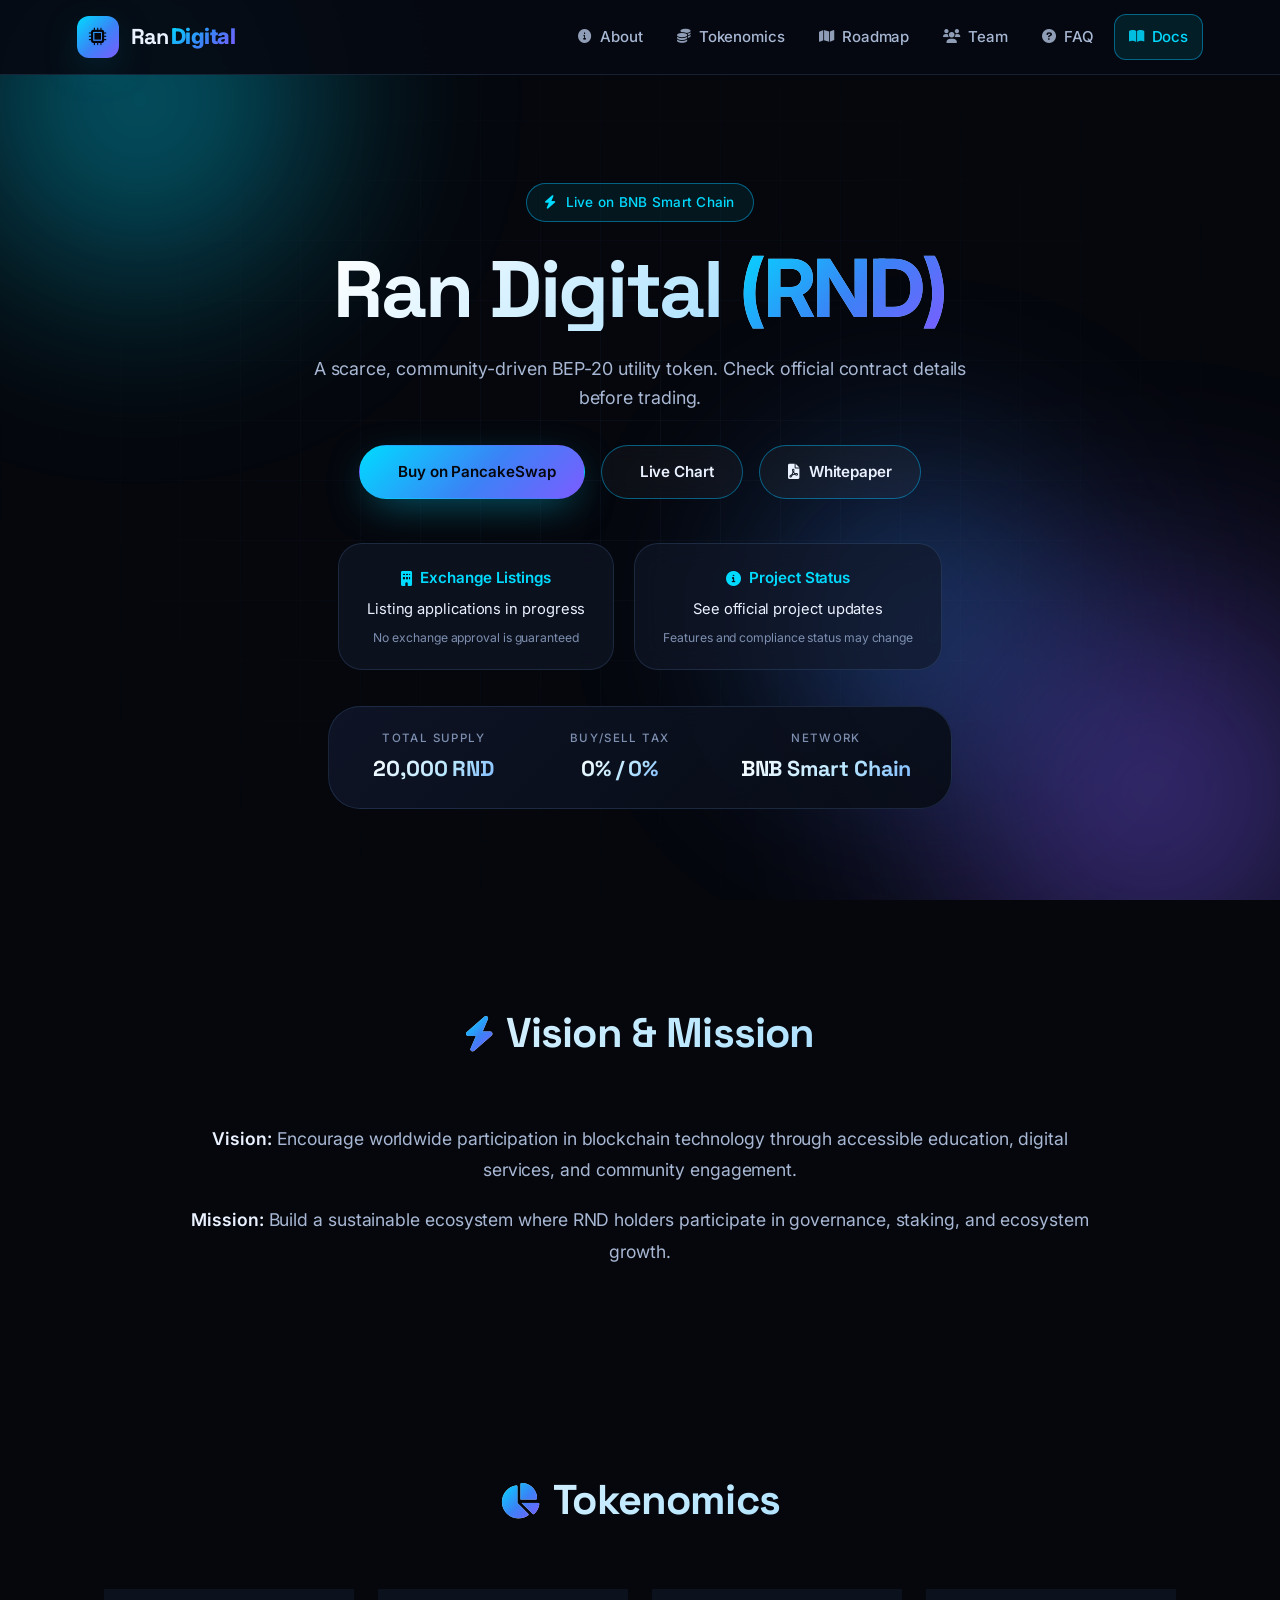
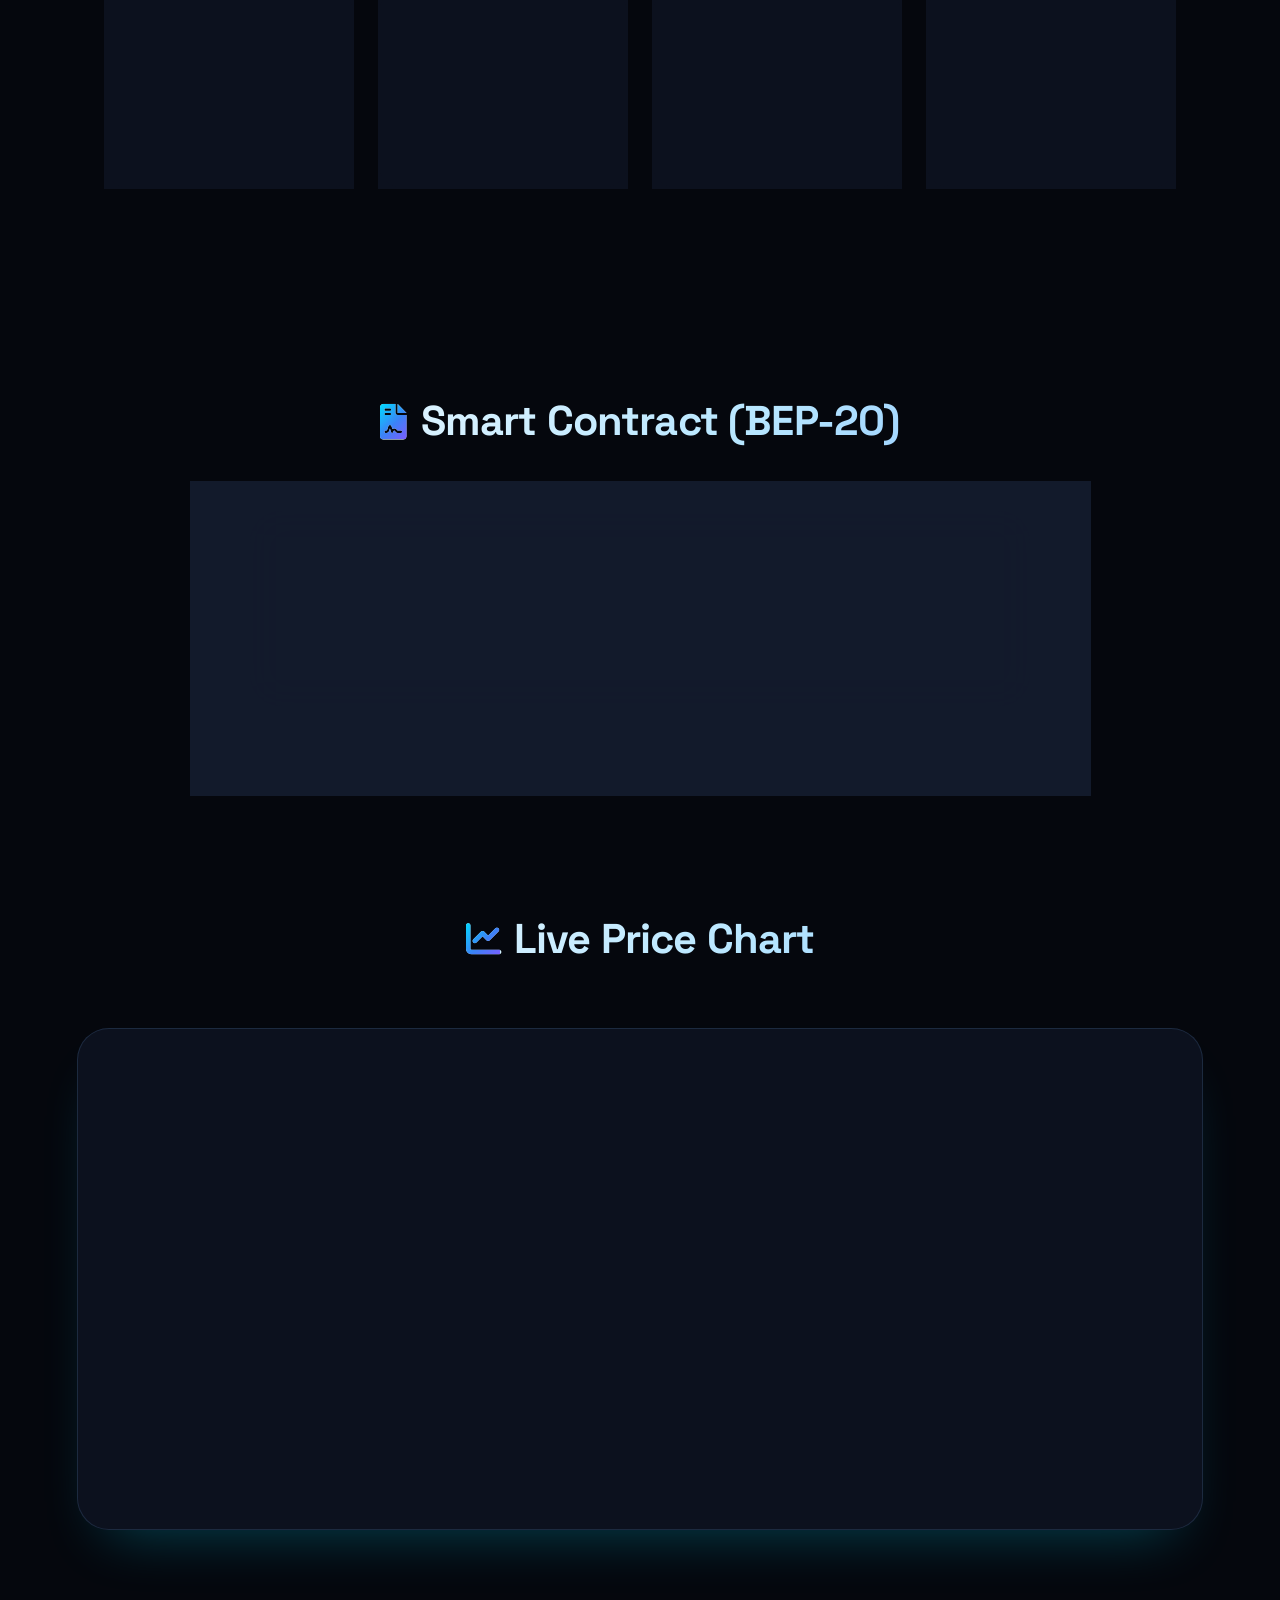
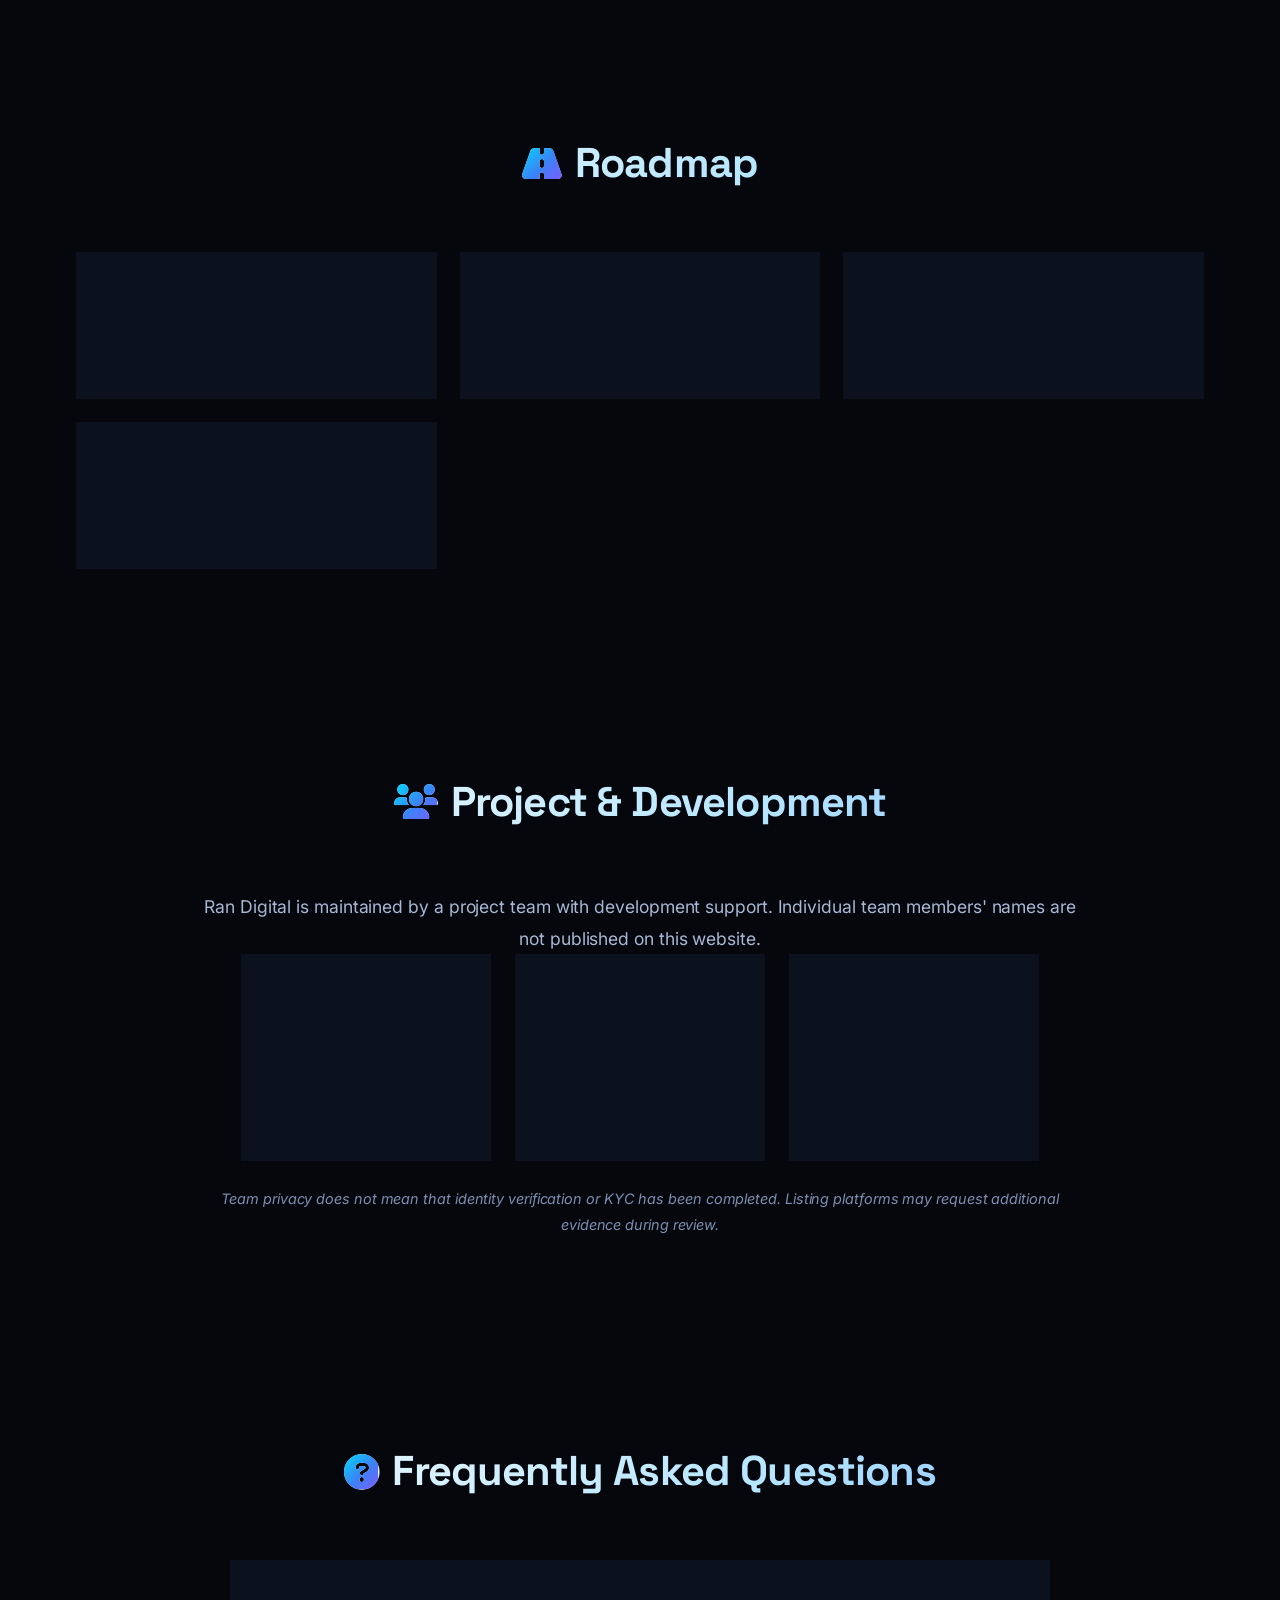
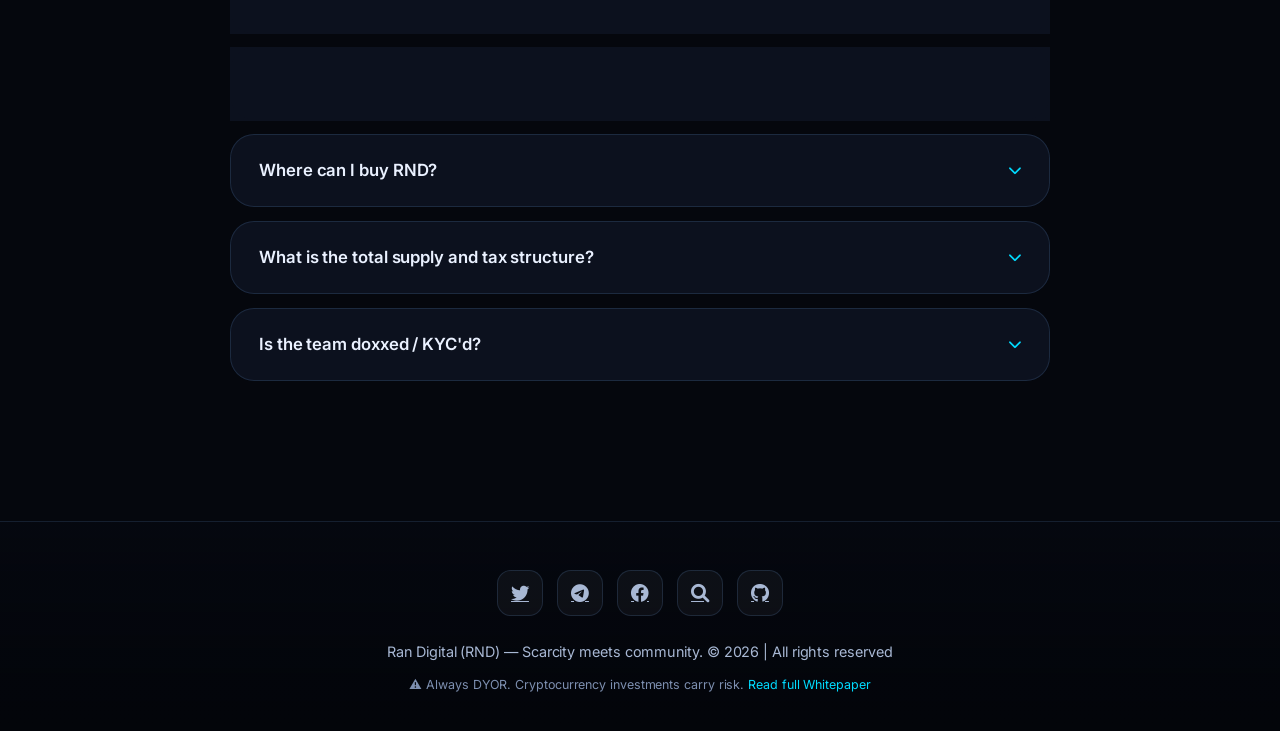
==== commit 12e17708: "Update index.html" ====
--- a/index.html
+++ b/index.html
@@ -48,7 +48,7 @@
     <div class="grid-overlay"></div>
   </div>
 
-  <!-- Navbar -->
+  <!-- Navbar (fixed) -->
   <header class="navbar">
     <div class="nav-container">
       <a href="#" class="logo">
--- a/rnd.css
+++ b/rnd.css
@@ -1,5 +1,6 @@
 /* =========================================================
    Ran Digital (RND) — Professional Blockchain UI
+   Fixed Navbar Version
    ========================================================= */
 
 /* ---------- Design Tokens ---------- */
@@ -32,10 +33,13 @@
   padding: 0;
   box-sizing: border-box;
   font-family: 'Inter', system-ui, -apple-system, sans-serif;
+  -webkit-tap-highlight-color: transparent;
+}
+
+html {
   scroll-behavior: smooth;
-  -webkit-tap-highlight-color: transparent;
-}
-
+  scroll-padding-top: calc(var(--nav-height) + 12px);
+}
 html, body { overflow-x: hidden; }
 
 body {
@@ -46,10 +50,13 @@
   font-weight: 400;
   letter-spacing: -0.005em;
   position: relative;
-}
-
-/* Body scroll lock when mobile menu is open */
-body.nav-open { overflow: hidden; }
+  padding-top: var(--nav-height);   /* ← content navbar के नीचे न छिपे */
+}
+
+/* Scroll lock जब mobile menu खुला हो */
+body.nav-open {
+  overflow: hidden;
+}
 
 /* ---------- Animated Background ---------- */
 .bg-orbs {
@@ -98,17 +105,20 @@
   50% { transform: translate(40px, -30px) scale(1.08); }
 }
 
-/* ---------- Navbar ---------- */
+/* ---------- Navbar (Fixed) ---------- */
 .navbar {
-  position: sticky;
+  position: fixed;
   top: 0;
+  left: 0;
+  right: 0;
+  width: 100%;
   z-index: 1000;
-  background: rgba(6, 9, 18, 0.72);
+  background: rgba(6, 9, 18, 0.92);
   backdrop-filter: blur(20px);
   -webkit-backdrop-filter: blur(20px);
   border-bottom: 1px solid var(--border);
   padding: 0 clamp(16px, 6vw, 90px);
-  transition: background 0.3s ease;
+  transition: background 0.3s ease, box-shadow 0.3s ease;
 }
 .nav-container {
   display: flex;
@@ -681,7 +691,7 @@
 .disclaimer a { color: var(--cyan); text-decoration: none; }
 .disclaimer a:hover { text-decoration: underline; }
 
-/* ---------- Focus States (Accessibility) ---------- */
+/* ---------- Focus States ---------- */
 a:focus-visible,
 button:focus-visible,
 .faq-question:focus-visible,
@@ -701,25 +711,18 @@
 }
 
 /* =========================================================
-   RESPONSIVE — Mobile Navbar (Final, hardened)
+   RESPONSIVE — Mobile Navbar (Fixed version)
    ========================================================= */
 
 /* ---------- Tablet / Mobile (≤960px) ---------- */
 @media (max-width: 960px) {
 
   .navbar {
-    width: 100%;
     padding-left: 16px;
     padding-right: 16px;
   }
 
   .nav-container {
-    display: flex;
-    flex-direction: row;
-    justify-content: space-between;
-    align-items: center;
-    flex-wrap: nowrap;
-    width: 100%;
     min-height: var(--nav-height);
     gap: 12px;
   }
@@ -808,7 +811,6 @@
     text-align: left;
   }
 
-  /* Sections / layout */
   section { padding: 70px 20px; }
   h2 { margin-bottom: 40px; }
   .live-stats-row { gap: 28px; padding: 22px 24px; }
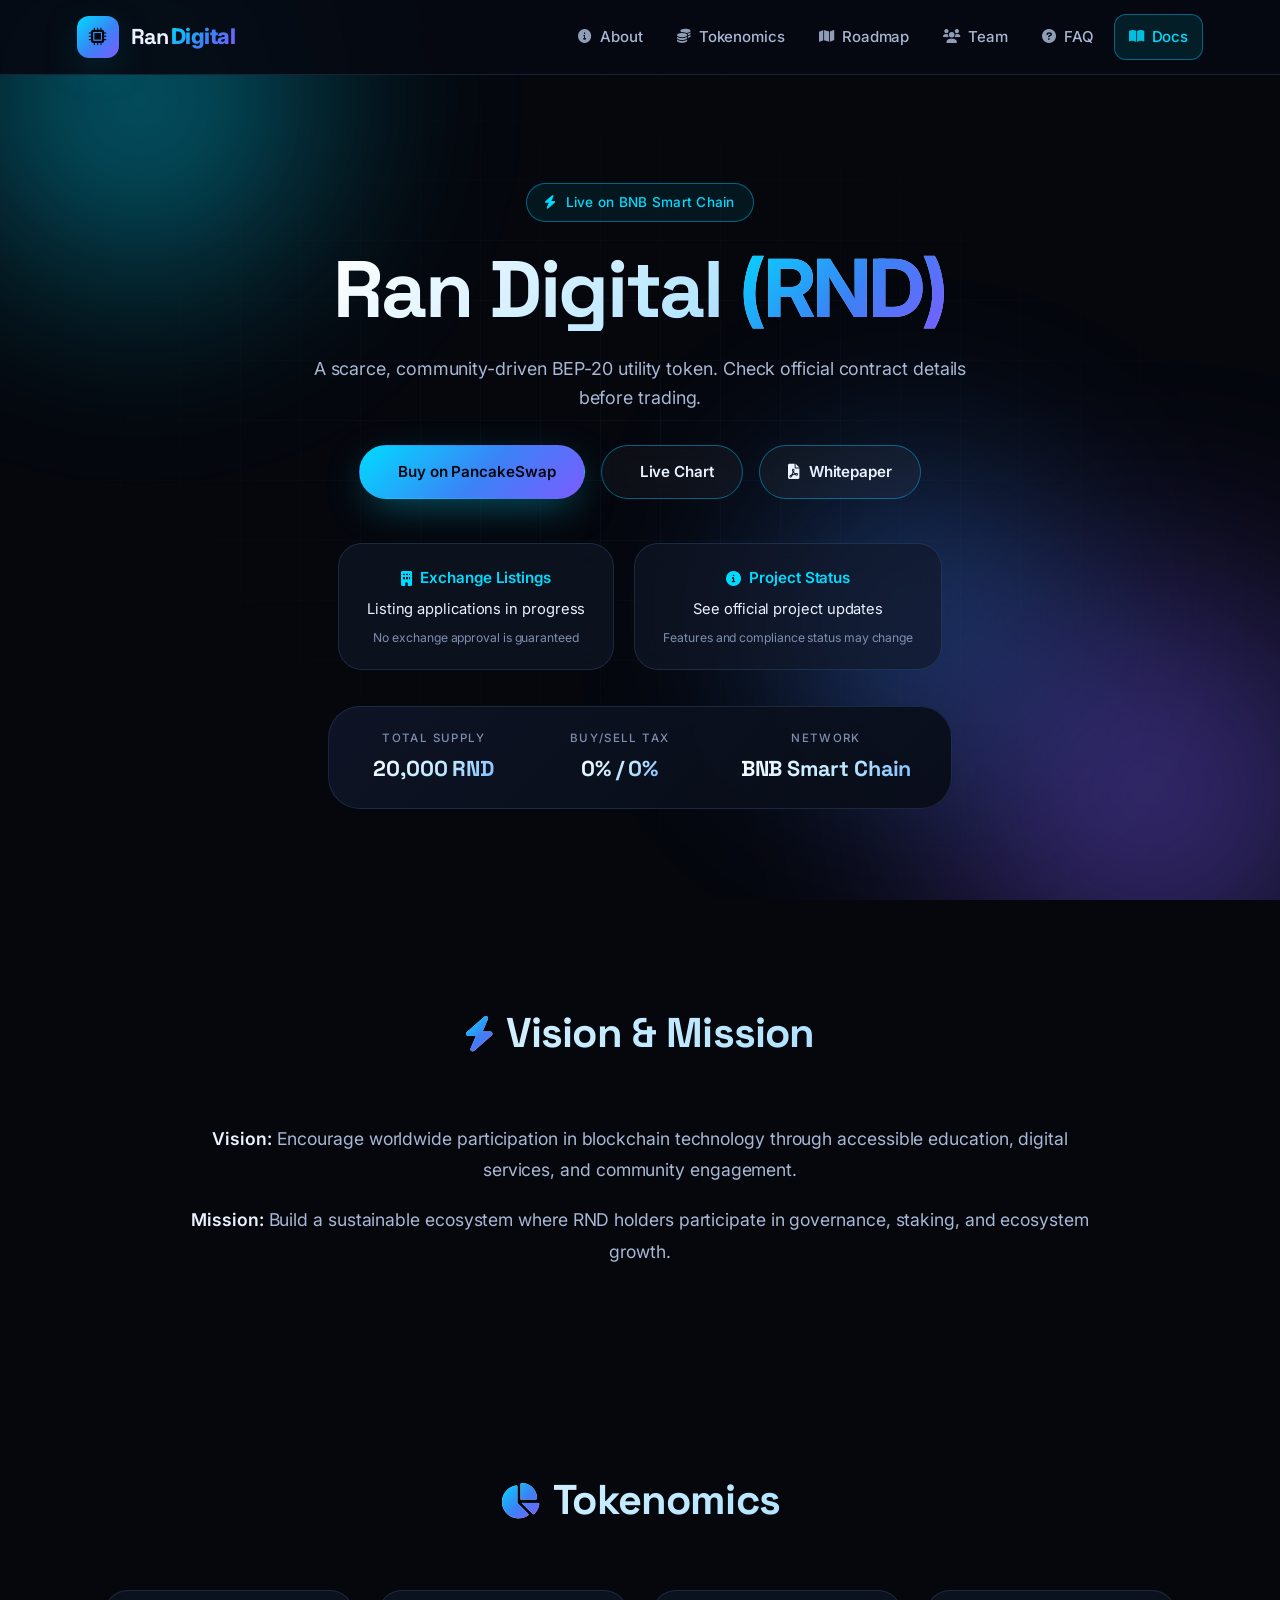
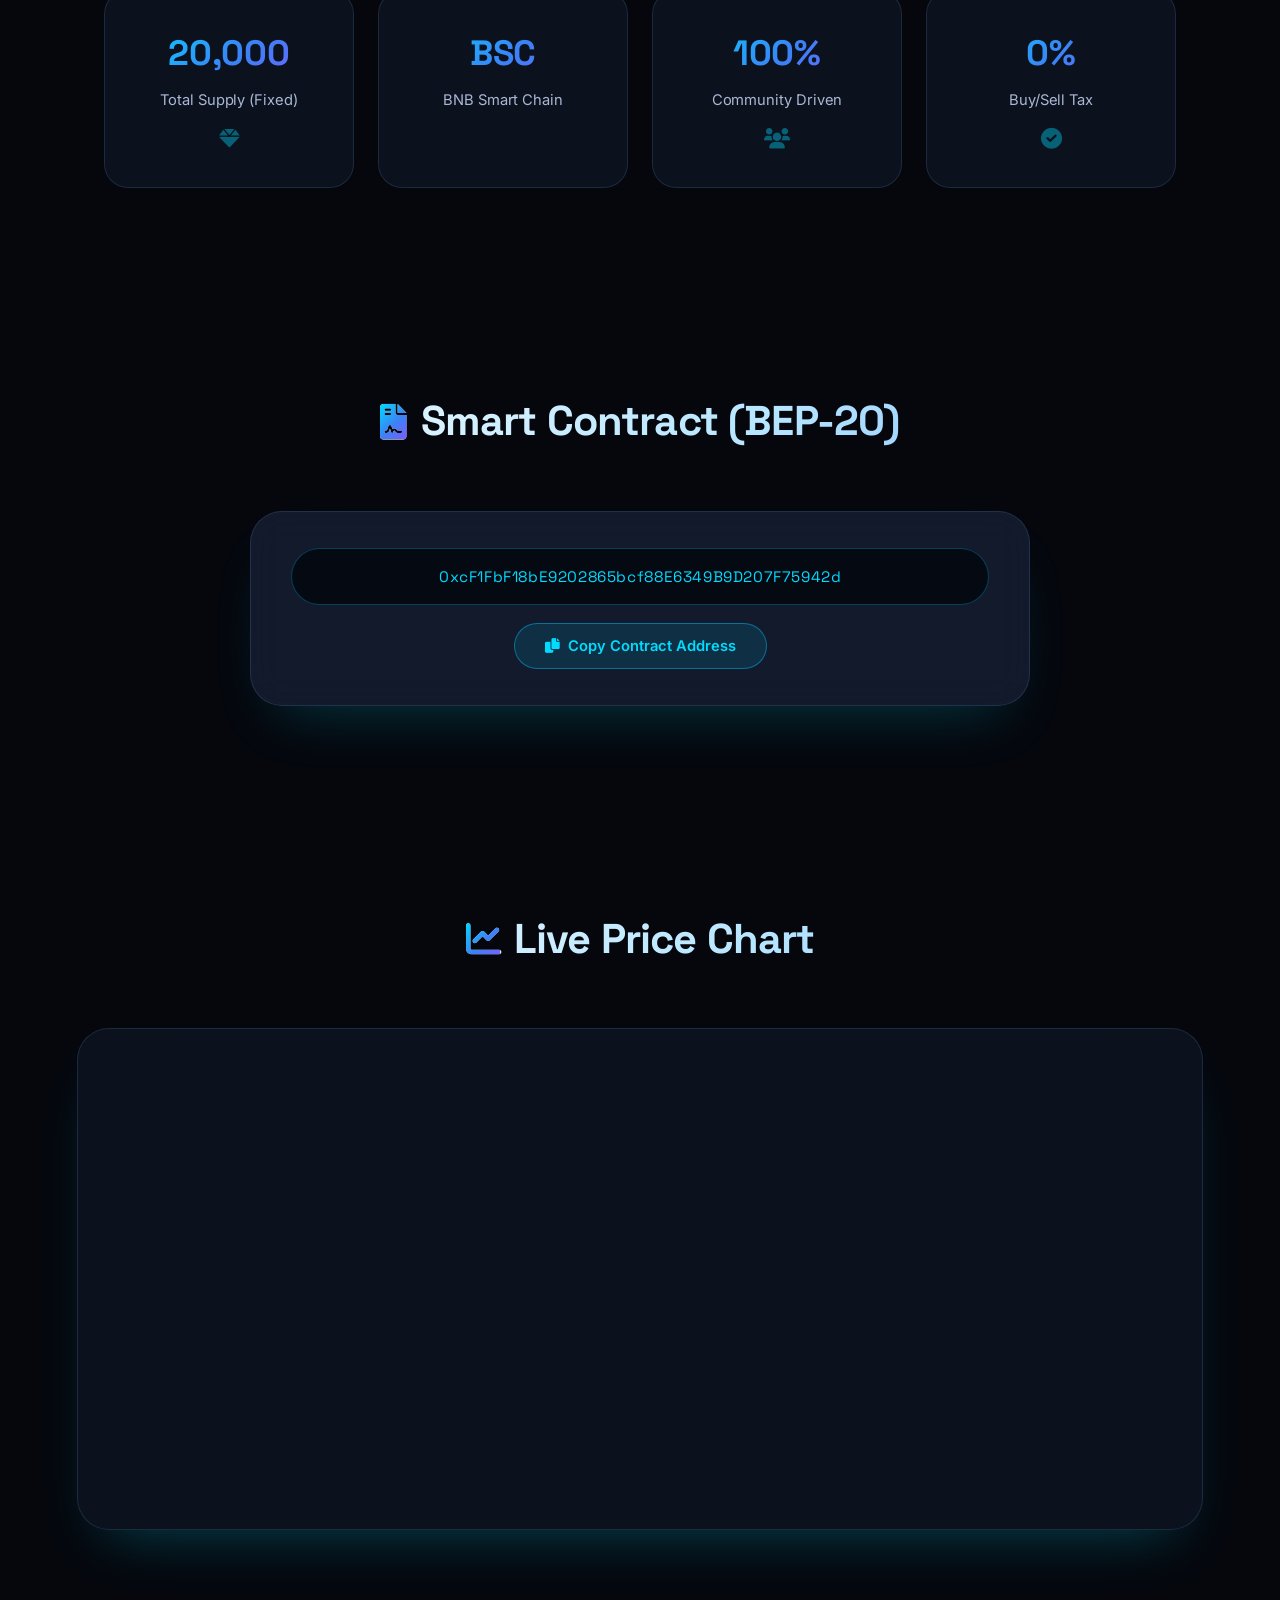
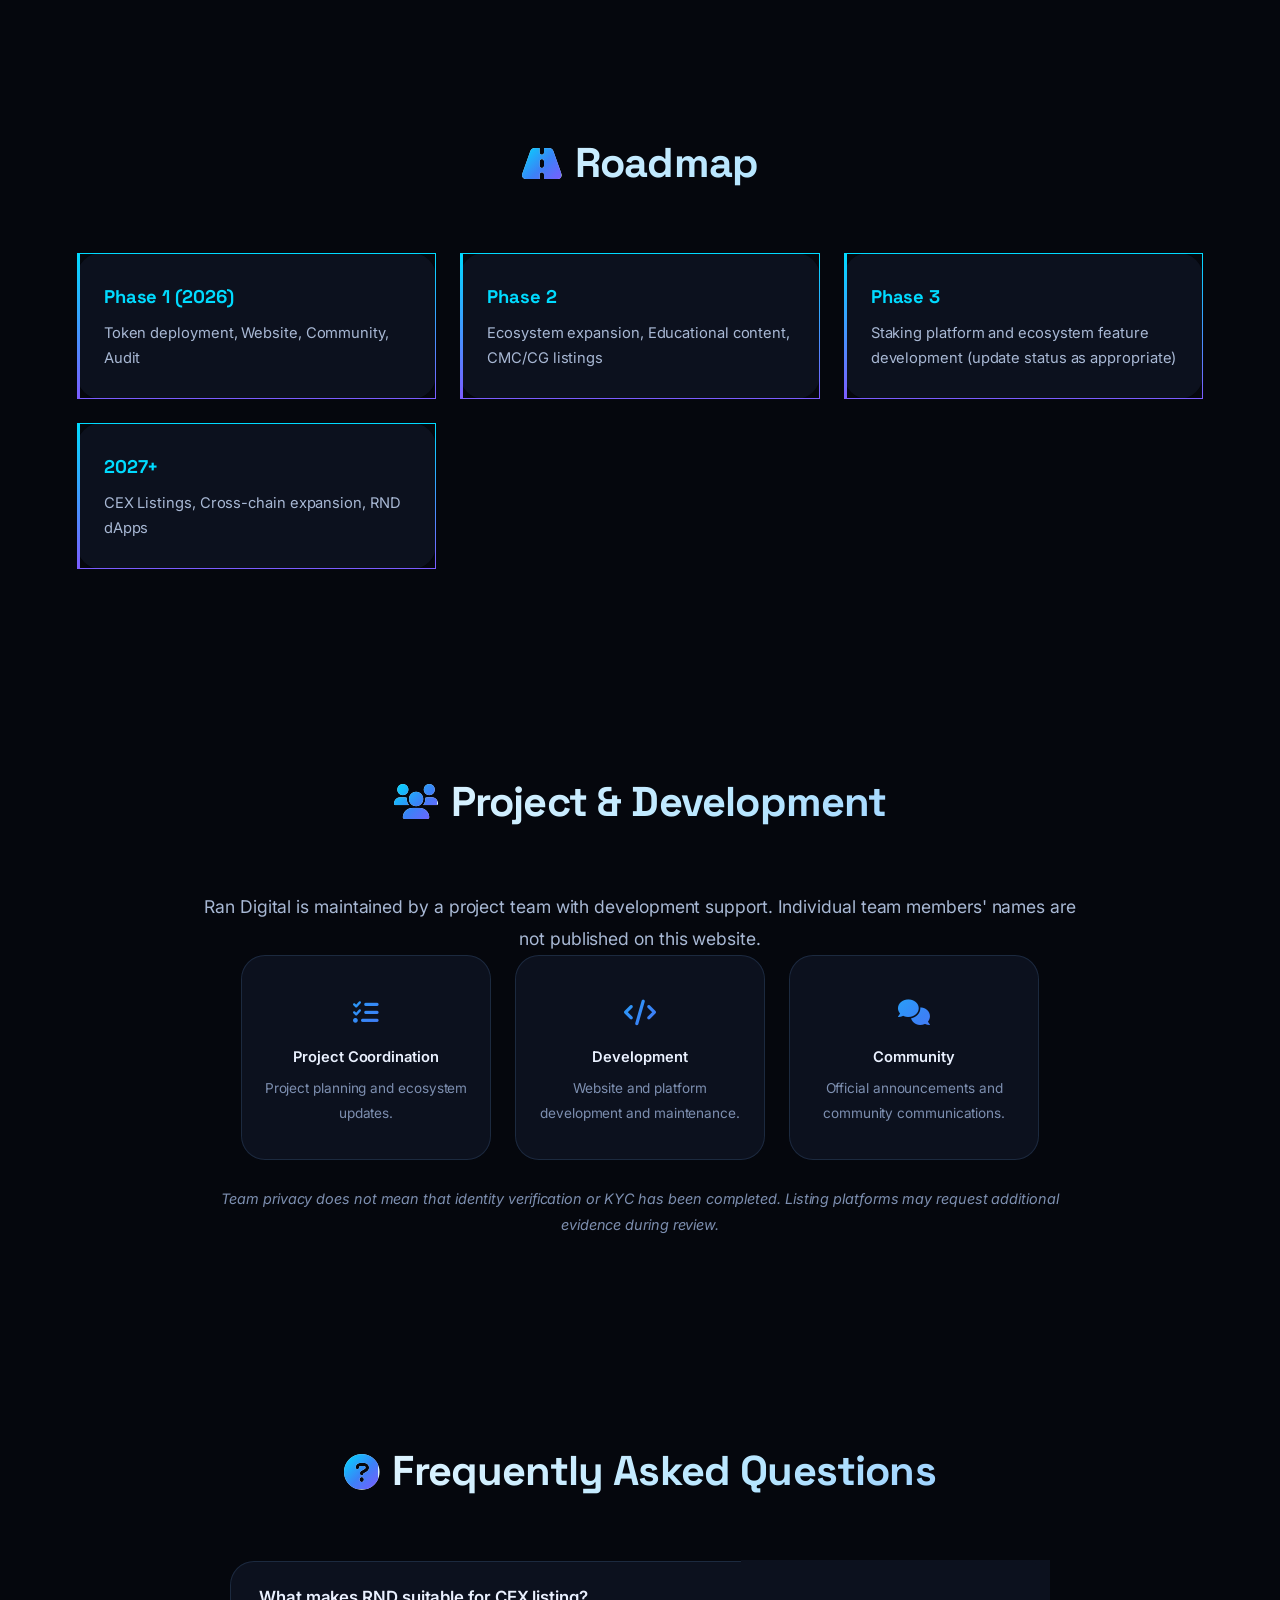
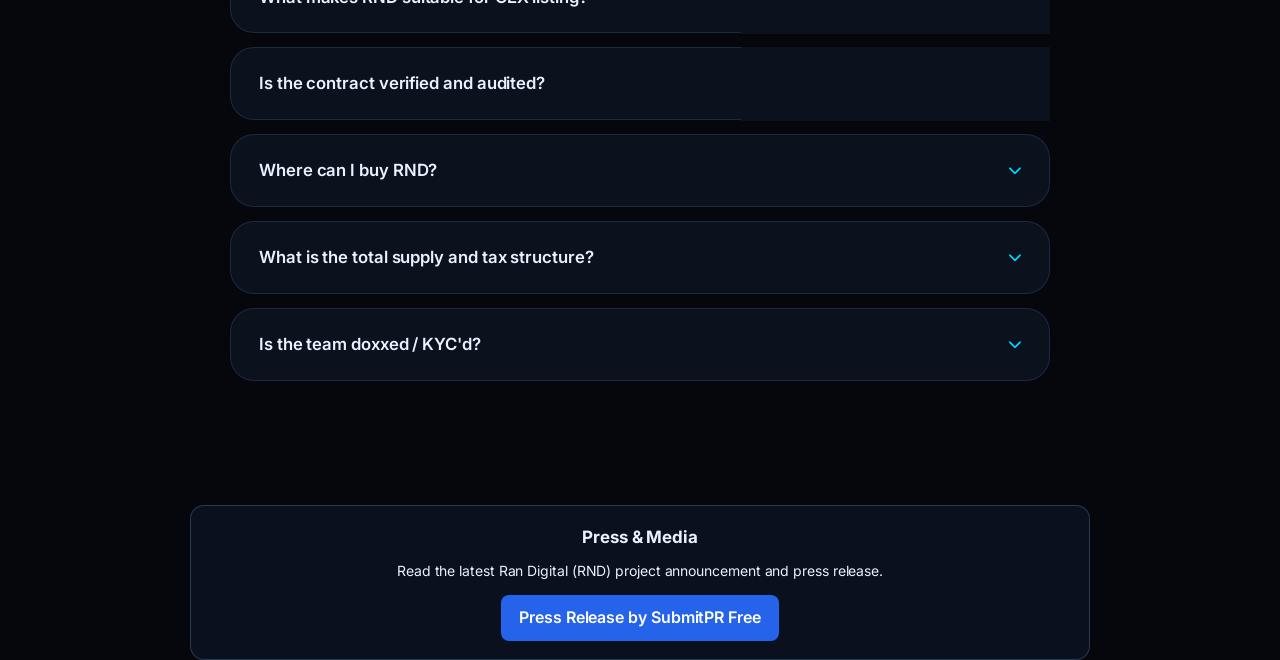
==== commit 10043c93: "Update index.html" ====
--- a/index.html
+++ b/index.html
@@ -207,17 +207,24 @@
   </section>
 
   <!-- Footer -->
-  <footer>
-    <div class="social-links">
-      <a href="https://x.com/RanDigitalRND" target="_blank" rel="noopener noreferrer" aria-label="Ran Digital on X"><i class="fab fa-twitter"></i></a>
-      <a href="https://t.me/RanDigitalOfficial" target="_blank" rel="noopener noreferrer" aria-label="Ran Digital on Telegram"><i class="fab fa-telegram"></i></a>
-      <a href="https://www.facebook.com/profile.php?id=61590396932149" target="_blank" rel="noopener noreferrer" aria-label="Ran Digital on Facebook"><i class="fab fa-facebook"></i></a>
-      <a href="https://bscscan.com/token/0xcF1FbF18bE9202865bcf88E6349B9D207F75942d" target="_blank" rel="noopener noreferrer" aria-label="View RND on BscScan"><i class="fas fa-search"></i></a>
-      <a href="https://github.com/randigital236-cyber/RanDigital" target="_blank" rel="noopener noreferrer" aria-label="Ran Digital GitHub"><i class="fab fa-github"></i></a>
-    </div>
-    <p>Ran Digital (RND) — Scarcity meets community. © 2026 | All rights reserved</p>
-    <p class="disclaimer">⚠️ Always DYOR. Cryptocurrency investments carry risk. <a href="rnd-tokenomics.html">Read full Whitepaper</a></p>
-  </footer>
+ 
+<!-- Press & Media Attribution -->
+<div style="max-width:900px;margin:24px auto 0;padding:18px 20px;text-align:center;border:1px solid rgba(120,160,210,.28);border-radius:14px;background:rgba(20,35,60,.35);">
+  <h3 style="margin:0 0 8px;font-size:17px;color:inherit;">
+    Press &amp; Media
+  </h3>
+  <p style="margin:0 0 12px;font-size:14px;line-height:1.7;color:inherit;">
+    Read the latest Ran Digital (RND) project announcement and press release.
+  </p>
+  <a href="https://submitpr.org"
+     target="_blank"
+     rel="noopener noreferrer"
+     style="display:inline-block;padding:10px 18px;border-radius:8px;background:#2563eb;color:#ffffff;text-decoration:none;font-weight:600;">
+    Press Release by SubmitPR Free
+  </a>
+</div>
+</footer>
+
 
   <!-- Scripts -->
   <script src="https://unpkg.com/aos@2.3.1/dist/aos.js"></script>
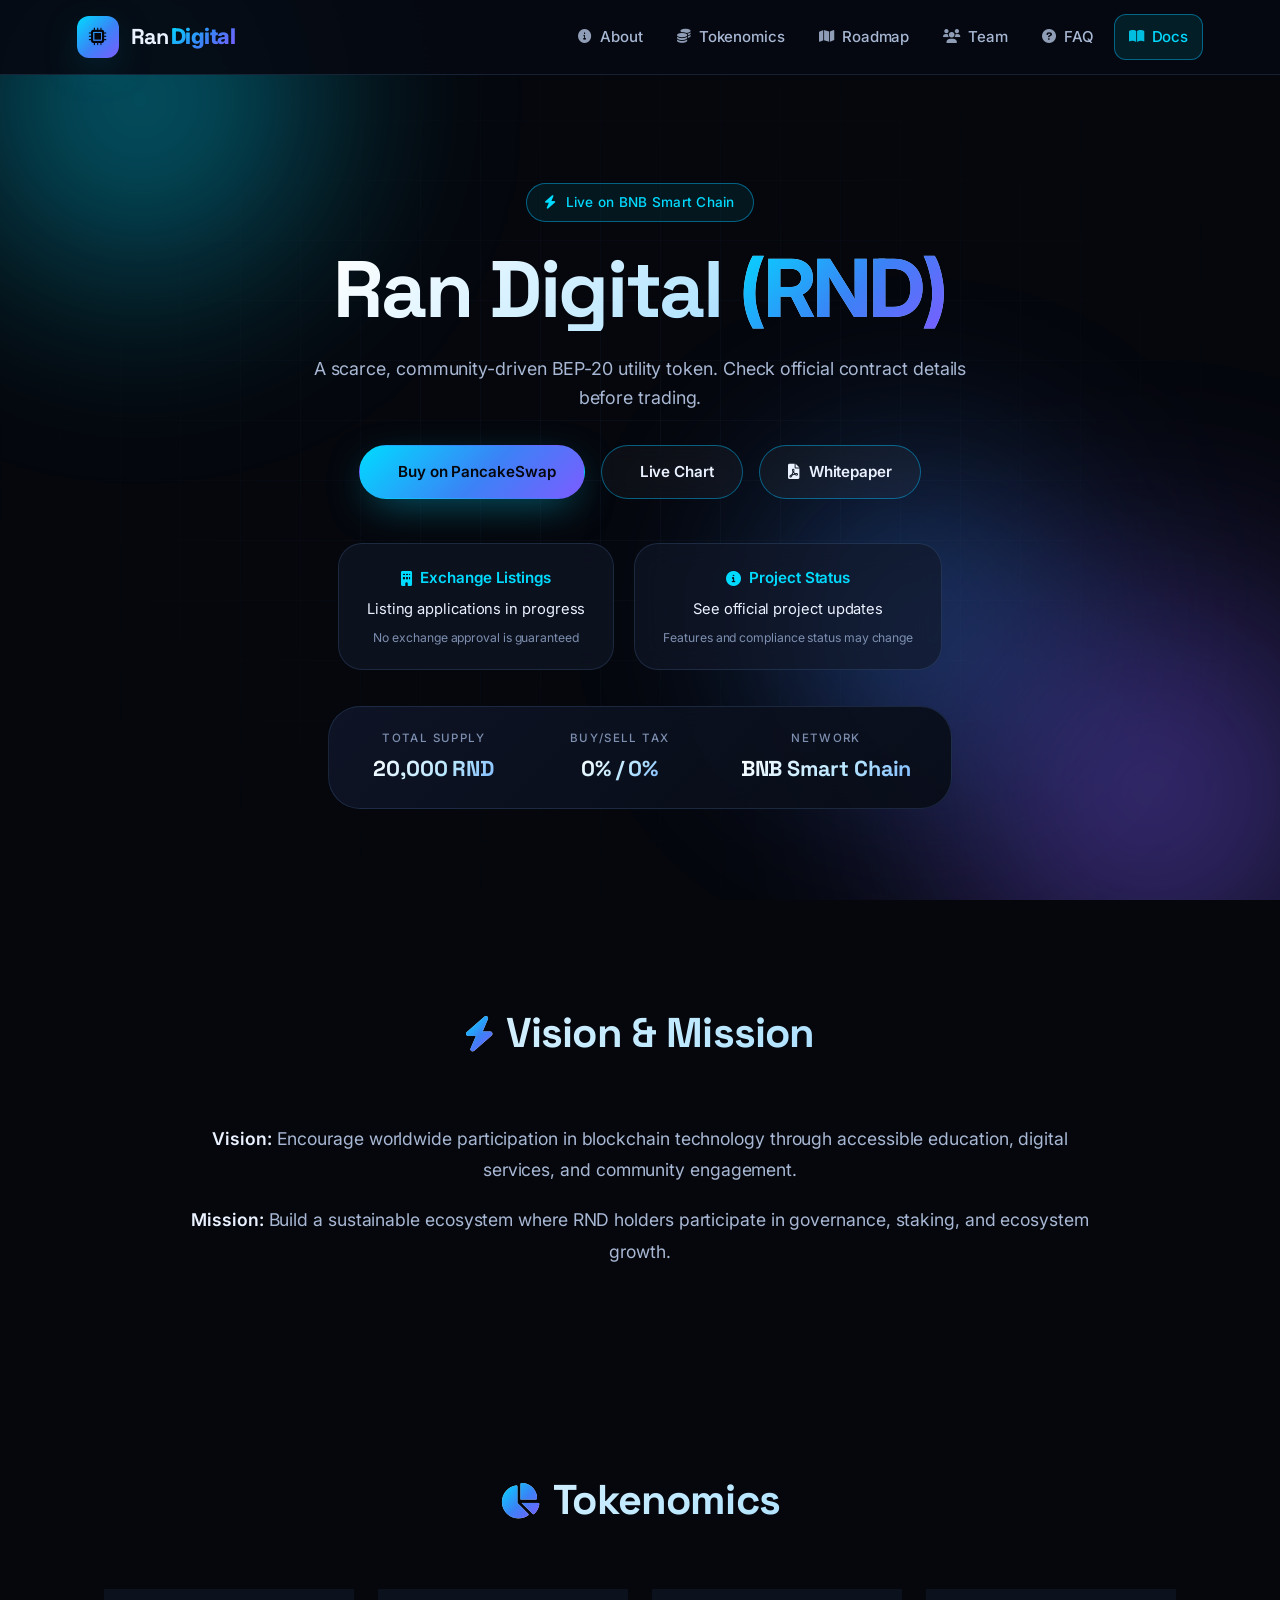
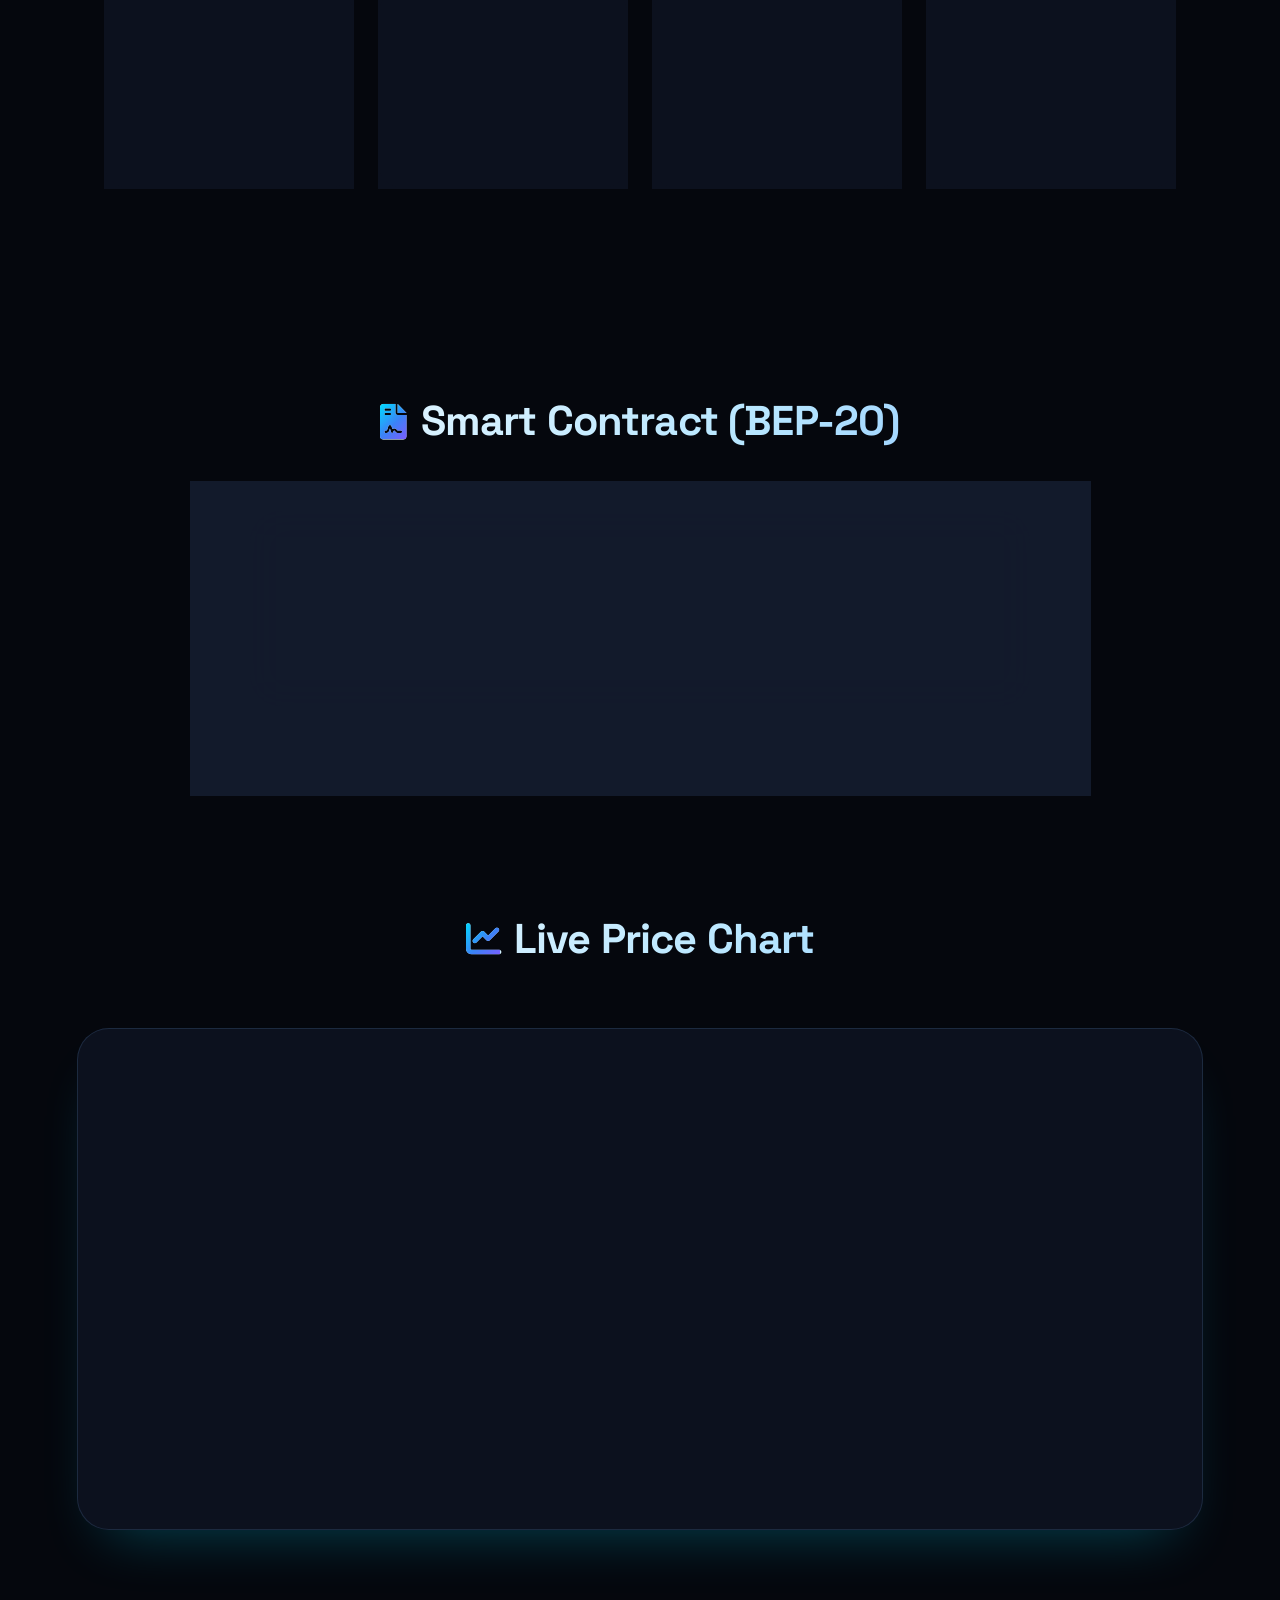
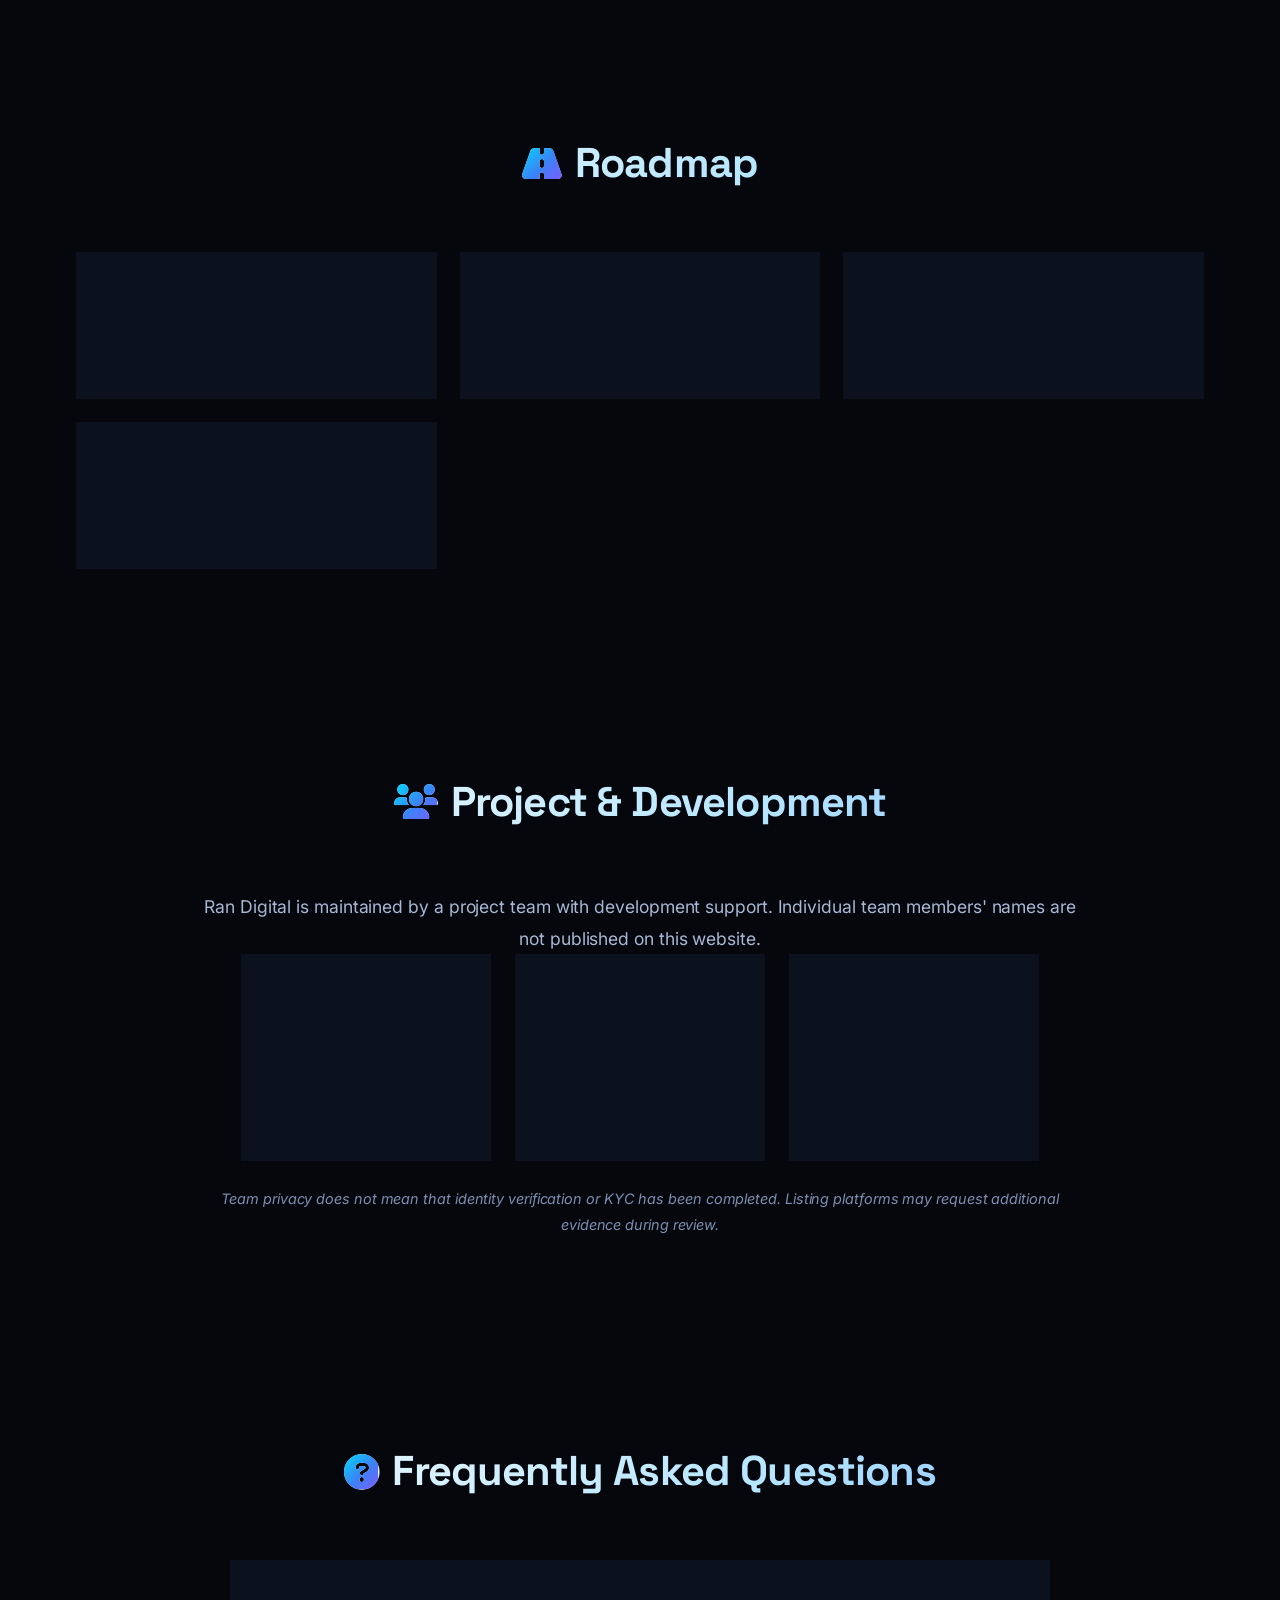
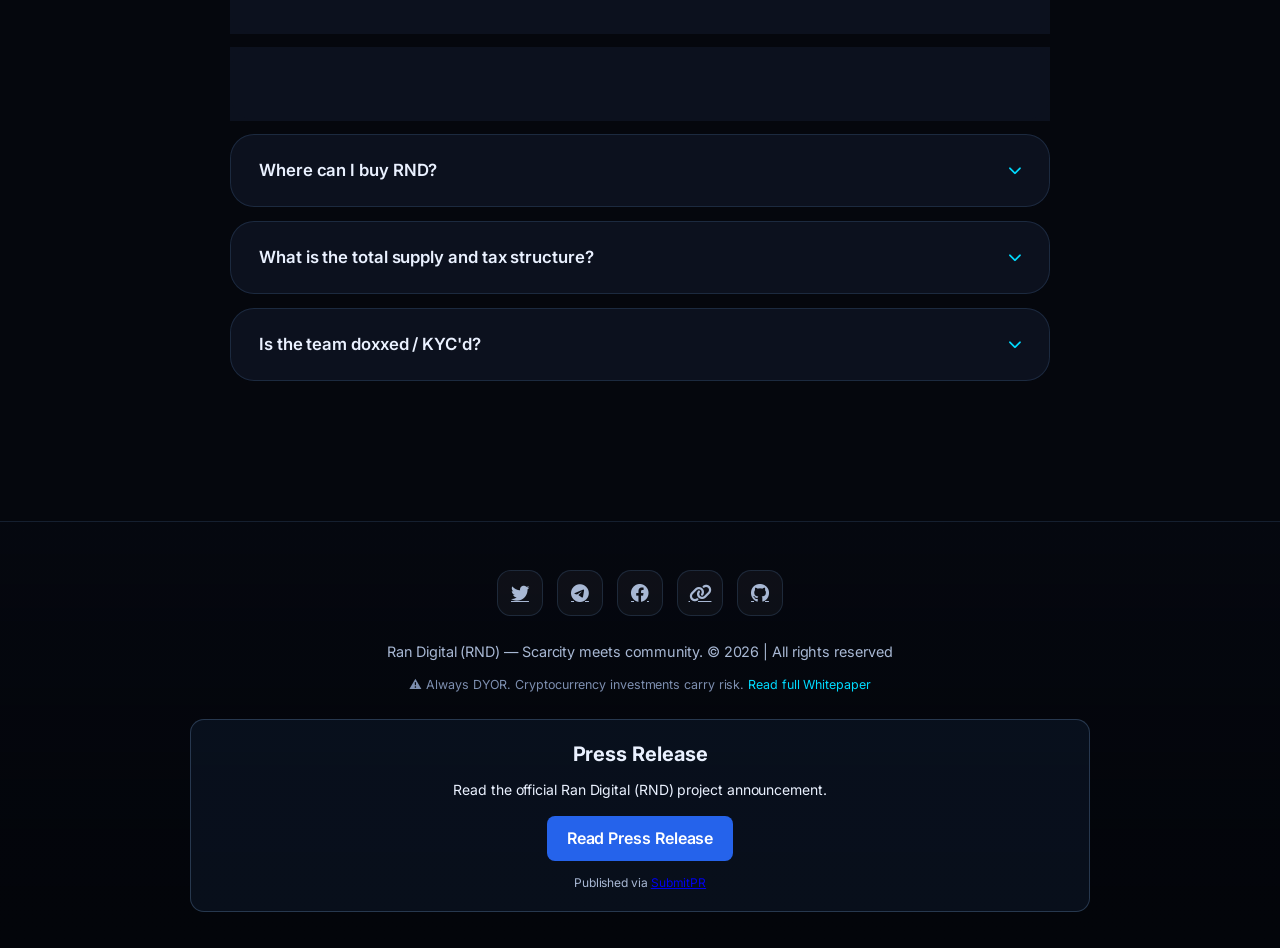
==== commit 24b2b0bf: "Update index.html" ====
--- a/index.html
+++ b/index.html
@@ -206,25 +206,53 @@
     </div>
   </section>
 
-  <!-- Footer -->
  
-<!-- Press & Media Attribution -->
-<div style="max-width:900px;margin:24px auto 0;padding:18px 20px;text-align:center;border:1px solid rgba(120,160,210,.28);border-radius:14px;background:rgba(20,35,60,.35);">
-  <h3 style="margin:0 0 8px;font-size:17px;color:inherit;">
-    Press &amp; Media
-  </h3>
-  <p style="margin:0 0 12px;font-size:14px;line-height:1.7;color:inherit;">
-    Read the latest Ran Digital (RND) project announcement and press release.
+<!-- Footer -->
+<footer>
+  <div class="social-links">
+    <a href="https://x.com/RanDigitalRND" target="_blank" rel="noopener noreferrer" aria-label="Ran Digital on X">
+      <i class="fab fa-twitter"></i>
+    </a>
+    <a href="https://t.me/RanDigitalOfficial" target="_blank" rel="noopener noreferrer" aria-label="Ran Digital on Telegram">
+      <i class="fab fa-telegram"></i>
+    </a>
+    <a href="https://www.facebook.com/profile.php?id=61590396932149" target="_blank" rel="noopener noreferrer" aria-label="Ran Digital on Facebook">
+      <i class="fab fa-facebook"></i>
+    </a>
+    <a href="https://bscscan.com/token/0xcF1FbF18bE9202865bcf88E6349B9D207F75942d" target="_blank" rel="noopener noreferrer" aria-label="View RND on BscScan">
+      <i class="fas fa-link"></i>
+    </a>
+    <a href="https://github.com/randigital236-cyber/RanDigital" target="_blank" rel="noopener noreferrer" aria-label="Ran Digital GitHub">
+      <i class="fab fa-github"></i>
+    </a>
+  </div>
+
+  <p>Ran Digital (RND) — Scarcity meets community. © 2026 | All rights reserved</p>
+
+  <p class="disclaimer">
+    ⚠️ Always DYOR. Cryptocurrency investments carry risk.
+    <a href="rnd-tokenomics.html">Read full Whitepaper</a>
   </p>
-  <a href="https://submitpr.org"
-     target="_blank"
-     rel="noopener noreferrer"
-     style="display:inline-block;padding:10px 18px;border-radius:8px;background:#2563eb;color:#ffffff;text-decoration:none;font-weight:600;">
-    Press Release by SubmitPR Free
-  </a>
-</div>
+
+  <!-- Press Release -->
+  <div style="max-width:900px;margin:24px auto 0;padding:18px 20px;text-align:center;border:1px solid rgba(120,160,210,.28);border-radius:14px;background:rgba(20,35,60,.35);">
+    <h3 style="margin:0 0 8px;font-size:20px;color:inherit;">
+      Press Release
+    </h3>
+    <p style="margin:0 0 14px;font-size:14px;line-height:1.7;color:inherit;">
+      Read the official Ran Digital (RND) project announcement.
+    </p>
+    <a href="https://submitpr.org/press-release/ran-digital-rnd-web3-ecosystem"
+       target="_blank"
+       rel="noopener noreferrer"
+       style="display:inline-block;padding:10px 20px;border-radius:8px;background:#2563eb;color:#ffffff;text-decoration:none;font-weight:600;">
+      Read Press Release
+    </a>
+    <p style="margin:12px 0 0;font-size:12px;">
+      Published via <a href="https://submitpr.org" target="_blank" rel="noopener noreferrer">SubmitPR</a>
+    </p>
+  </div>
 </footer>
-
 
   <!-- Scripts -->
   <script src="https://unpkg.com/aos@2.3.1/dist/aos.js"></script>
